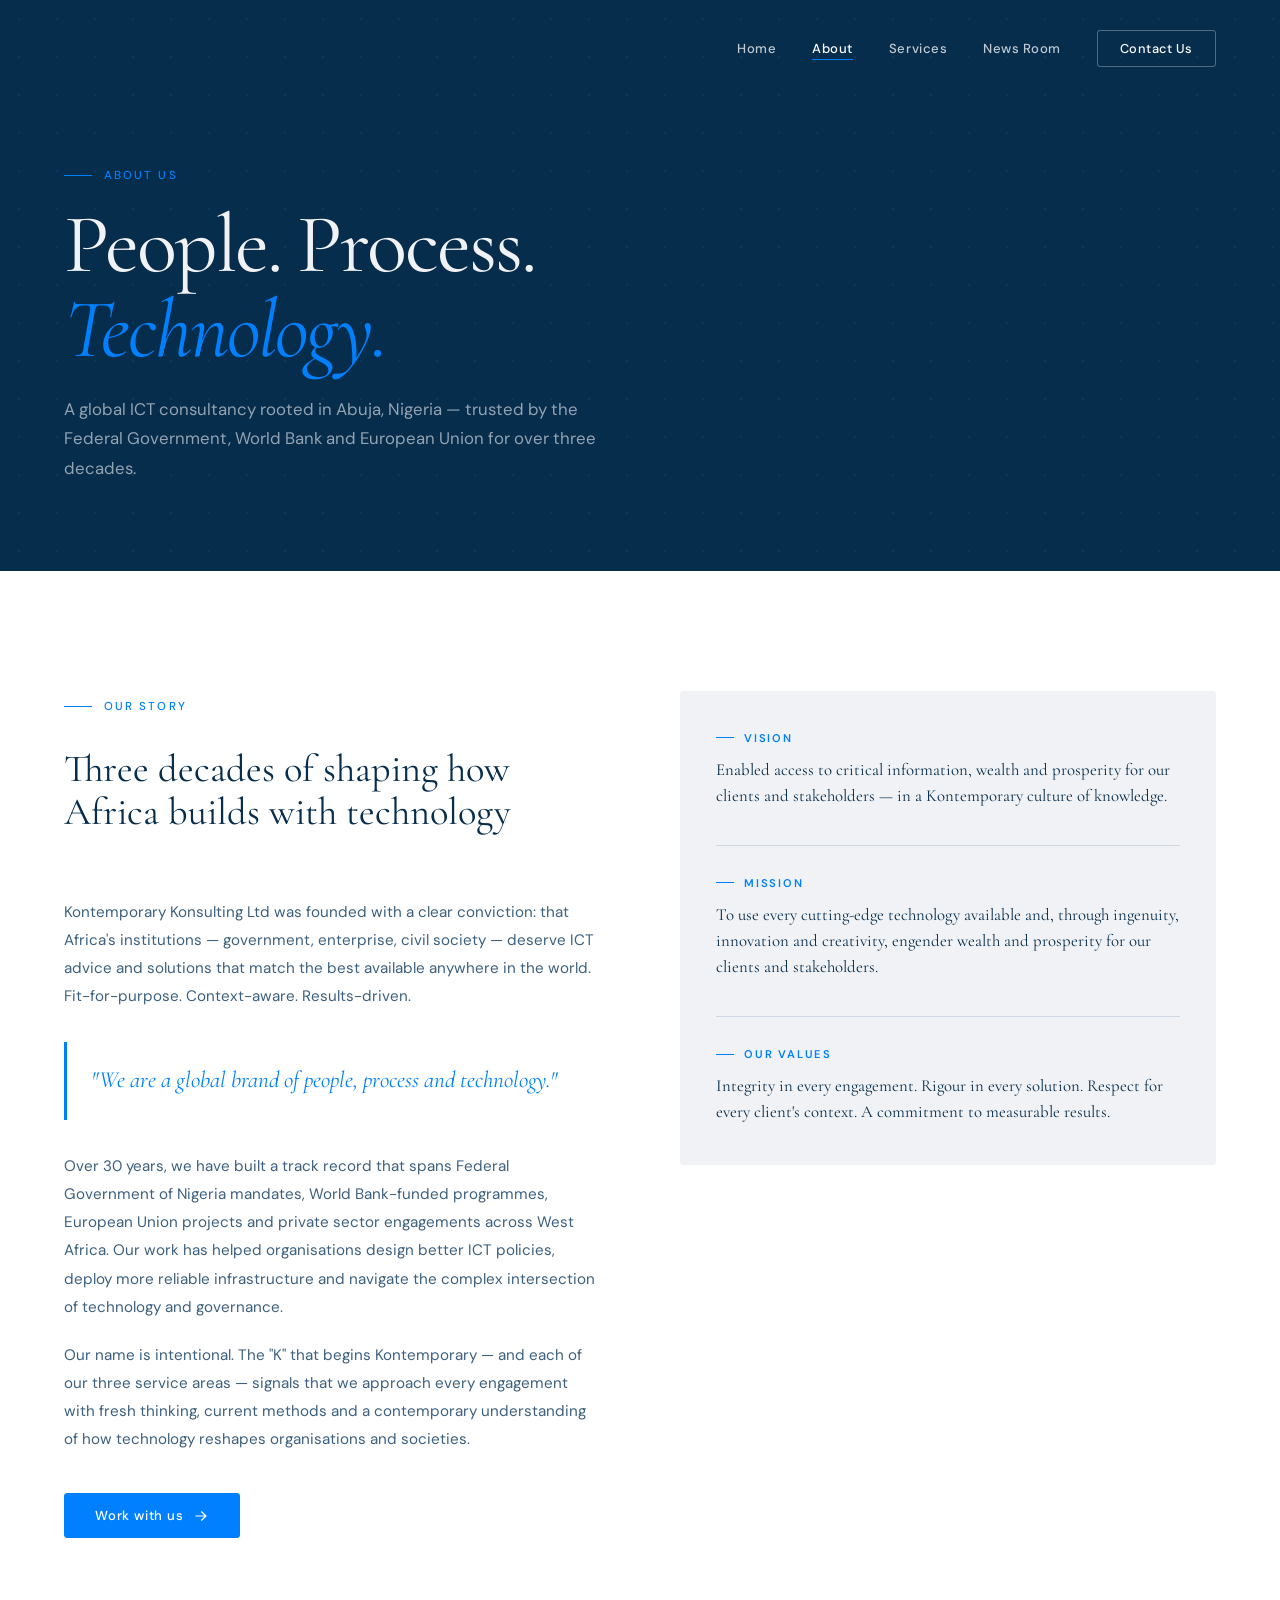
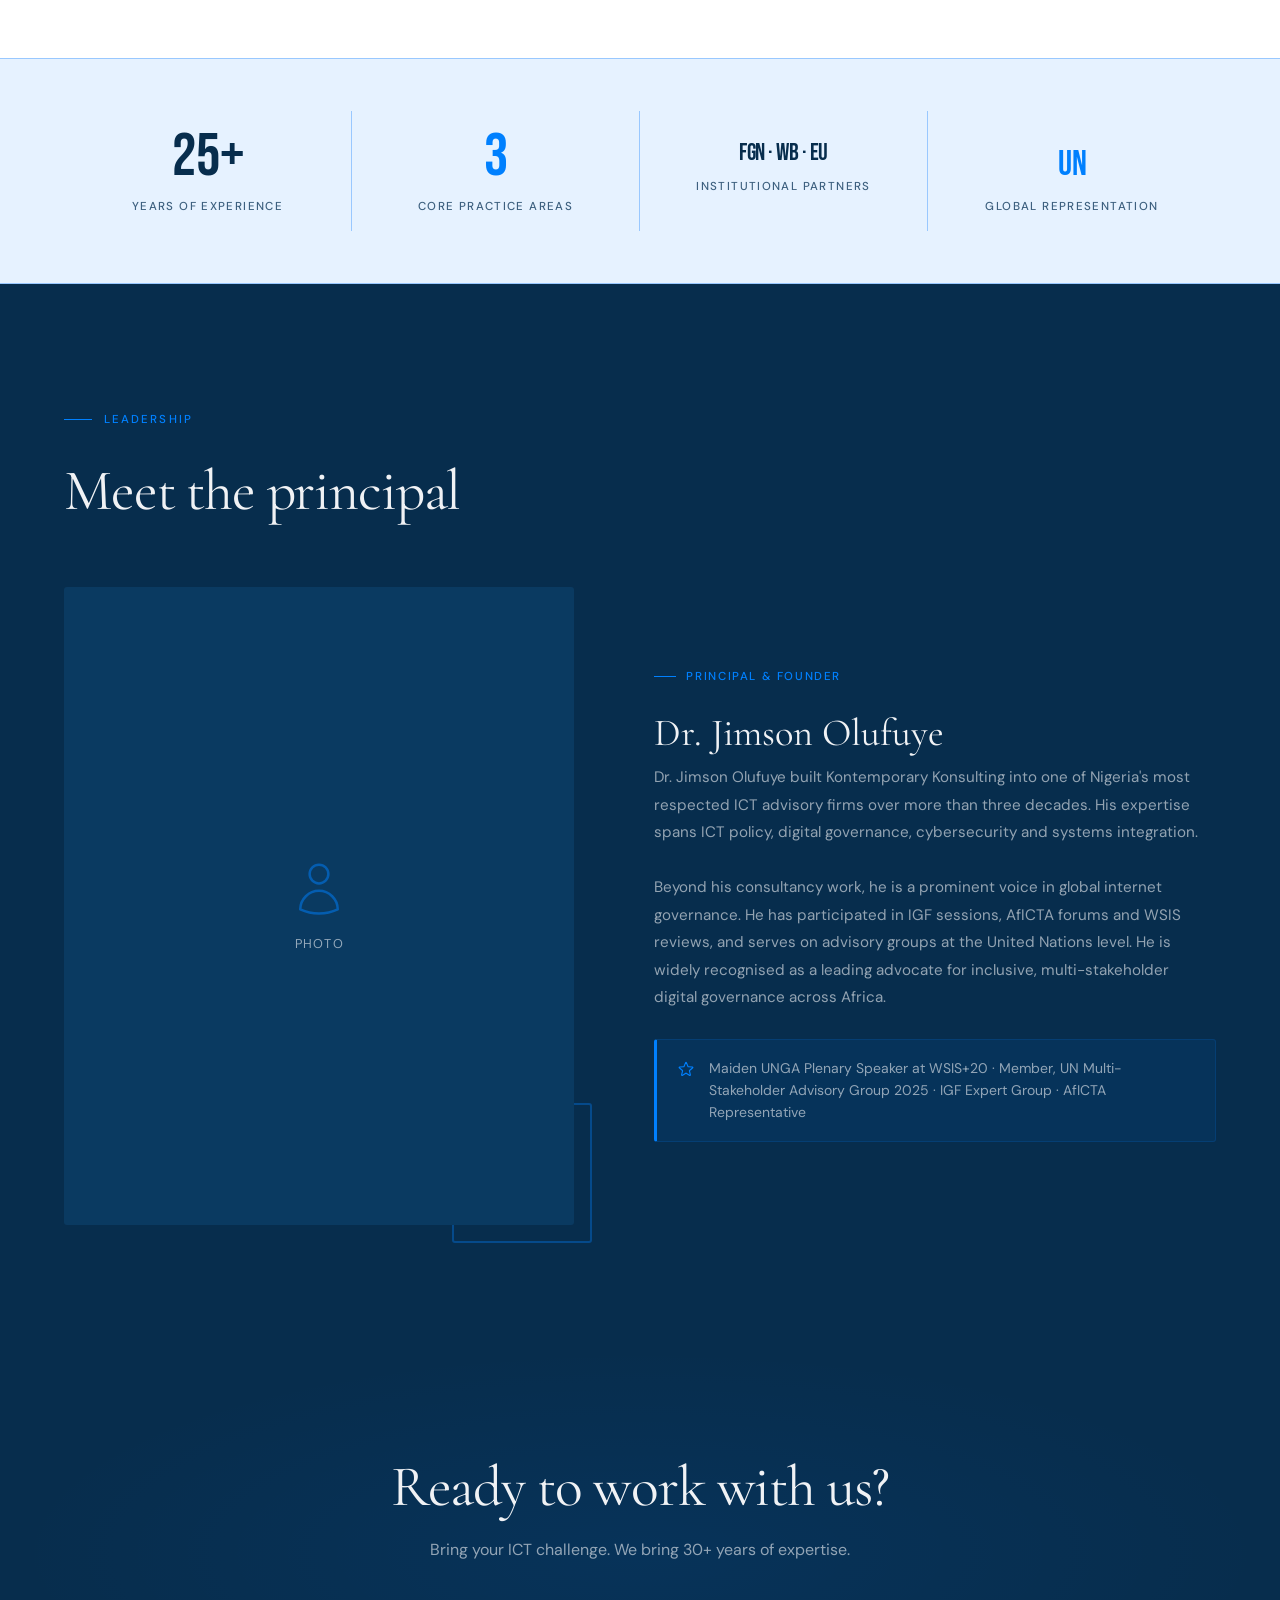
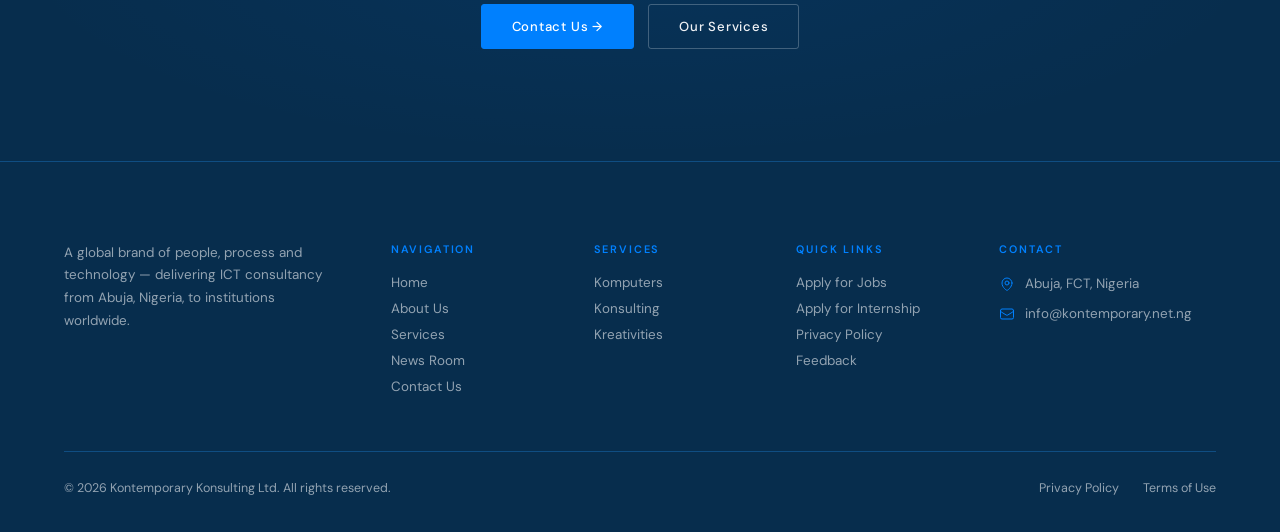
==== about.html @ f08d9db3 "Add quick links column to footer" ====
<!DOCTYPE html>
<html lang="en">
<head>
  <meta charset="UTF-8">
  <meta name="viewport" content="width=device-width, initial-scale=1.0">
  <title>About — Kontemporary Konsulting Ltd</title>
  <meta name="description" content="30+ years of ICT consultancy. Learn about Kontemporary Konsulting's history, vision, mission, and the people behind Nigeria's most trusted ICT firm.">
  <link rel="icon" type="image/png" href="https://kontemporary.net.ng/images/picture1.png">
  <link rel="stylesheet" href="css/style.css">
</head>
<body>

  <!-- ══ NAV ════════════════════════════════════════════════ -->
  <header id="nav">
    <div class="wrap nav-inner">
      <a href="index.html" class="nav-logo">
        <img src="https://kontemporary.net.ng/images/picture1.png" alt="Kontemporary Konsulting Ltd"
             onerror="this.style.display='none'; this.nextSibling.style.display='block'">
        <span style="display:none; font-family:'Cormorant Garamond',serif; font-size:1.3rem; color:#fff; font-weight:500;">Kontemporary</span>
      </a>
      <nav class="nav-links">
        <a href="index.html"     class="nav-link">Home</a>
        <a href="about.html"     class="nav-link">About</a>
        <a href="services.html"  class="nav-link">Services</a>
        <a href="news-room.html" class="nav-link">News Room</a>
        <a href="contact.html"   class="nav-link nav-cta">Contact Us</a>
      </nav>
      <button class="nav-burger" id="burger" aria-label="Open menu">
        <span></span><span></span><span></span>
      </button>
    </div>
  </header>
  <div id="mobile-menu">
    <a href="index.html"     class="mobile-link">Home</a>
    <div class="mobile-divider"></div>
    <a href="about.html"     class="mobile-link">About</a>
    <a href="services.html"  class="mobile-link">Services</a>
    <a href="news-room.html" class="mobile-link">News Room</a>
    <div class="mobile-divider"></div>
    <a href="contact.html"   class="mobile-link">Contact Us</a>
  </div>

  <!-- ══ PAGE HERO ══════════════════════════════════════════ -->
  <section class="page-hero">
    <div class="wrap page-hero-inner">
      <span class="eyebrow reveal">About Us</span>
      <h1 class="display-xl page-hero-title reveal reveal-d1">
        People. Process.<br><em style="font-style:italic; color:var(--gold);">Technology.</em>
      </h1>
      <p class="page-hero-sub reveal reveal-d2">
        A global ICT consultancy rooted in Abuja, Nigeria — trusted by the Federal Government, World Bank and European Union for over three decades.
      </p>
    </div>
  </section>

  <!-- ══ OUR STORY ══════════════════════════════════════════ -->
  <section class="section">
    <div class="wrap">
      <div class="about-grid">
        <div class="about-text">
          <div class="section-head reveal">
            <span class="eyebrow">Our Story</span>
            <h2 style="font-family:var(--font-display); font-size:clamp(1.8rem,3vw,2.6rem); font-weight:400; color:var(--text-primary); line-height:1.12; margin-top:16px;">
              Three decades of shaping how Africa builds with technology
            </h2>
          </div>

          <p class="reveal">
            Kontemporary Konsulting Ltd was founded with a clear conviction: that Africa's institutions — government, enterprise, civil society — deserve ICT advice and solutions that match the best available anywhere in the world. Fit-for-purpose. Context-aware. Results-driven.
          </p>

          <div class="pullquote reveal">
            "We are a global brand of people, process and technology."
          </div>

          <p class="reveal">
            Over 30 years, we have built a track record that spans Federal Government of Nigeria mandates, World Bank-funded programmes, European Union projects and private sector engagements across West Africa. Our work has helped organisations design better ICT policies, deploy more reliable infrastructure and navigate the complex intersection of technology and governance.
          </p>

          <p class="reveal">
            Our name is intentional. The "K" that begins Kontemporary — and each of our three service areas — signals that we approach every engagement with fresh thinking, current methods and a contemporary understanding of how technology reshapes organisations and societies.
          </p>

          <div style="margin-top:40px;" class="reveal">
            <a href="contact.html" class="btn btn-primary">
              Work with us
              <svg xmlns="http://www.w3.org/2000/svg" viewBox="0 0 20 20" fill="currentColor"><path fill-rule="evenodd" d="M3 10a.75.75 0 01.75-.75h10.638L10.23 5.29a.75.75 0 111.04-1.08l5.5 5.25a.75.75 0 010 1.08l-5.5 5.25a.75.75 0 11-1.04-1.08l4.158-3.96H3.75A.75.75 0 013 10z" clip-rule="evenodd"/></svg>
            </a>
          </div>
        </div>

        <!-- Vision & Mission card -->
        <div class="vm-card reveal">
          <div class="vm-block">
            <p class="vm-label">Vision</p>
            <p class="vm-text">
              Enabled access to critical information, wealth and prosperity for our clients and stakeholders — in a Kontemporary culture of knowledge.
            </p>
          </div>
          <div class="vm-hr"></div>
          <div class="vm-block">
            <p class="vm-label">Mission</p>
            <p class="vm-text">
              To use every cutting-edge technology available and, through ingenuity, innovation and creativity, engender wealth and prosperity for our clients and stakeholders.
            </p>
          </div>
          <div class="vm-hr"></div>
          <div class="vm-block">
            <p class="vm-label">Our Values</p>
            <p class="vm-text">
              Integrity in every engagement. Rigour in every solution. Respect for every client's context. A commitment to measurable results.
            </p>
          </div>
        </div>
      </div>
    </div>
  </section>

  <!-- ══ STATS STRIP ═════════════════════════════════════════ -->
  <section class="stats-bar">
    <div class="wrap">
      <div class="stats-grid">
        <div class="stat-item reveal">
          <span class="stat-num" data-counter data-target="30" data-suffix="+">30+</span>
          <span class="stat-label">Years of Experience</span>
        </div>
        <div class="stat-item reveal reveal-d1">
          <span class="stat-num"><span class="accent">3</span></span>
          <span class="stat-label">Core Practice Areas</span>
        </div>
        <div class="stat-item reveal reveal-d2">
          <span class="stat-num" style="font-size:1.5rem; letter-spacing:-0.02em; line-height:1.3; padding-top:10px;">FGN · WB · EU</span>
          <span class="stat-label">Institutional Partners</span>
        </div>
        <div class="stat-item reveal reveal-d3">
          <span class="stat-num"><span class="accent" style="font-size:2.2rem; font-family:var(--font-stat);">UN</span></span>
          <span class="stat-label">Global Representation</span>
        </div>
      </div>
    </div>
  </section>

  <!-- ══ LEADERSHIP ══════════════════════════════════════════ -->
  <section class="section section--dark">
    <div class="wrap">
      <div class="section-head light reveal">
        <span class="eyebrow">Leadership</span>
        <h2 class="display-lg" style="color:var(--text-on-dark); margin-top:16px;">Meet the principal</h2>
      </div>
      <div class="leadership-grid">
        <div class="leadership-photo-wrap reveal">
          <div class="leadership-photo">
            <div class="leadership-photo-placeholder">
              <svg xmlns="http://www.w3.org/2000/svg" fill="none" viewBox="0 0 24 24" stroke-width="1" stroke="currentColor"><path stroke-linecap="round" stroke-linejoin="round" d="M15.75 6a3.75 3.75 0 11-7.5 0 3.75 3.75 0 017.5 0zM4.501 20.118a7.5 7.5 0 0114.998 0A17.933 17.933 0 0112 21.75c-2.676 0-5.216-.584-7.499-1.632z"/></svg>
              <span>Photo</span>
            </div>
          </div>
          <div class="leadership-frame" aria-hidden="true"></div>
        </div>
        <div class="reveal reveal-d1">
          <p class="leadership-role">Principal &amp; Founder</p>
          <h3 class="leadership-name">Dr. Jimson Olufuye</h3>
          <p class="leadership-bio">
            Dr. Jimson Olufuye built Kontemporary Konsulting into one of Nigeria's most respected ICT advisory firms over more than three decades. His expertise spans ICT policy, digital governance, cybersecurity and systems integration.
          </p>
          <p class="leadership-bio">
            Beyond his consultancy work, he is a prominent voice in global internet governance. He has participated in IGF sessions, AfICTA forums and WSIS reviews, and serves on advisory groups at the United Nations level. He is widely recognised as a leading advocate for inclusive, multi-stakeholder digital governance across Africa.
          </p>
          <div class="leadership-credential">
            <svg xmlns="http://www.w3.org/2000/svg" fill="none" viewBox="0 0 24 24" stroke-width="1.5" stroke="currentColor" style="width:18px;height:18px;flex-shrink:0;"><path stroke-linecap="round" stroke-linejoin="round" d="M11.48 3.499a.562.562 0 011.04 0l2.125 5.111a.563.563 0 00.475.345l5.518.442c.499.04.701.663.321.988l-4.204 3.602a.563.563 0 00-.182.557l1.285 5.385a.562.562 0 01-.84.61l-4.725-2.885a.563.563 0 00-.586 0L6.982 20.54a.562.562 0 01-.84-.61l1.285-5.386a.562.562 0 00-.182-.557l-4.204-3.602a.562.562 0 01.321-.988l5.518-.442a.563.563 0 00.475-.345L11.48 3.5z"/></svg>
            Maiden UNGA Plenary Speaker at WSIS+20 · Member, UN Multi-Stakeholder Advisory Group 2025 · IGF Expert Group · AfICTA Representative
          </div>
        </div>
      </div>
    </div>
  </section>

  <!-- ══ CTA BANNER ══════════════════════════════════════════ -->
  <section class="cta-banner">
    <div class="wrap cta-banner-inner">
      <h2 class="display-lg cta-banner-title reveal">
        Ready to work with us?
      </h2>
      <p class="cta-banner-sub reveal reveal-d1">
        Bring your ICT challenge. We bring 30+ years of expertise.
      </p>
      <div class="cta-banner-actions reveal reveal-d2">
        <a href="contact.html"  class="btn btn-primary">Contact Us →</a>
        <a href="services.html" class="btn btn-outline-light">Our Services</a>
      </div>
    </div>
  </section>

  <!-- ══ FOOTER ══════════════════════════════════════════════ -->
  <footer class="footer">
    <div class="wrap">
      <div class="footer-grid">
        <div>
          <img src="https://kontemporary.net.ng/images/picture1.png" alt="Kontemporary Konsulting" class="footer-logo"
               onerror="this.style.display='none'">
          <p class="footer-about">A global brand of people, process and technology — delivering ICT consultancy from Abuja, Nigeria, to institutions worldwide.</p>
        </div>
        <div>
          <p class="footer-col-title">Navigation</p>
          <nav class="footer-links">
            <a href="index.html"     class="footer-link">Home</a>
            <a href="about.html"     class="footer-link">About Us</a>
            <a href="services.html"  class="footer-link">Services</a>
            <a href="news-room.html" class="footer-link">News Room</a>
            <a href="contact.html"   class="footer-link">Contact Us</a>
          </nav>
        </div>
        <div>
          <p class="footer-col-title">Services</p>
          <nav class="footer-links">
            <a href="services.html#komputers"    class="footer-link">Komputers</a>
            <a href="services.html#konsulting"   class="footer-link">Konsulting</a>
            <a href="services.html#kreativities" class="footer-link">Kreativities</a>
          </nav>
        </div>
        <div>
          <p class="footer-col-title">Quick Links</p>
          <nav class="footer-links">
            <a href="https://kontemporary.net.ng/index.php/apply-for-jobs"       target="_blank" rel="noopener" class="footer-link">Apply for Jobs</a>
            <a href="https://kontemporary.net.ng/index.php/apply-for-internship" target="_blank" rel="noopener" class="footer-link">Apply for Internship</a>
            <a href="https://kontemporary.net.ng/index.php/privacy-policy"       target="_blank" rel="noopener" class="footer-link">Privacy Policy</a>
            <a href="https://kontemporary.net.ng/index.php/contact-us"           target="_blank" rel="noopener" class="footer-link">Feedback</a>
          </nav>
        </div>
        <div>
          <p class="footer-col-title">Contact</p>
          <div class="footer-contact-item">
            <svg xmlns="http://www.w3.org/2000/svg" fill="none" viewBox="0 0 24 24" stroke-width="1.5" stroke="currentColor" style="width:16px;height:16px;"><path stroke-linecap="round" stroke-linejoin="round" d="M15 10.5a3 3 0 11-6 0 3 3 0 016 0z"/><path stroke-linecap="round" stroke-linejoin="round" d="M19.5 10.5c0 7.142-7.5 11.25-7.5 11.25S4.5 17.642 4.5 10.5a7.5 7.5 0 1115 0z"/></svg>
            Abuja, FCT, Nigeria
          </div>
          <div class="footer-contact-item">
            <svg xmlns="http://www.w3.org/2000/svg" fill="none" viewBox="0 0 24 24" stroke-width="1.5" stroke="currentColor" style="width:16px;height:16px;"><path stroke-linecap="round" stroke-linejoin="round" d="M21.75 6.75v10.5a2.25 2.25 0 01-2.25 2.25h-15a2.25 2.25 0 01-2.25-2.25V6.75m19.5 0A2.25 2.25 0 0019.5 4.5h-15a2.25 2.25 0 00-2.25 2.25m19.5 0v.243a2.25 2.25 0 01-1.07 1.916l-7.5 4.615a2.25 2.25 0 01-2.36 0L3.32 8.91a2.25 2.25 0 01-1.07-1.916V6.75"/></svg>
            <a href="mailto:info@kontemporary.net.ng" class="footer-link">info@kontemporary.net.ng</a>
          </div>
        </div>
      </div>
      <div class="footer-bottom">
        <span>© 2026 Kontemporary Konsulting Ltd. All rights reserved.</span>
        <div class="footer-bottom-links">
          <a href="#" class="footer-bottom-link">Privacy Policy</a>
          <a href="#" class="footer-bottom-link">Terms of Use</a>
        </div>
      </div>
    </div>
  </footer>

  <script src="js/main.js"></script>
</body>
</html>
---- css/style.css ----
/* ============================================================
   KONTEMPORARY KONSULTING LTD
   Design System v2.0 — "Quiet Authority"
   Aesthetic: Editorial Minimalism × African Prestige
   ============================================================ */

@import url('https://fonts.googleapis.com/css2?family=Cormorant+Garamond:ital,wght@0,300;0,400;0,500;0,600;1,300;1,400&family=DM+Sans:opsz,wght@9..40,300;9..40,400;9..40,500;9..40,600&family=Bebas+Neue&display=swap');

/* ── 1. RESET ──────────────────────────────────────────── */
*, *::before, *::after { box-sizing: border-box; margin: 0; padding: 0; }
html { scroll-behavior: smooth; font-size: 16px; }
body {
  font-family: var(--font-body);
  color: var(--text-primary);
  background: var(--white);
  overflow-x: hidden;
  -webkit-font-smoothing: antialiased;
  -moz-osx-font-smoothing: grayscale;
}
img { max-width: 100%; display: block; }
a { text-decoration: none; color: inherit; }
ul, ol { list-style: none; }
button { border: none; background: none; cursor: pointer; font-family: inherit; }
input, textarea, select { font-family: inherit; }

/* ── 2. DESIGN TOKENS ──────────────────────────────────── */
:root {
  /* Core Palette */
  --ink:          #072d4d;
  --ink-soft:     #0a3a61;
  --ink-border:   #0f4d82;
  --linen:        #f0f2f5;
  --linen-dark:   #e2e6eb;
  --white:        #FFFFFF;

  /* Accent — Brand Blue */
  --gold:         #0080FE;
  --gold-deep:    #0065cc;
  --gold-light:   #99c8ff;
  --gold-pale:    #e6f2ff;

  /* Text */
  --text-primary:   #072d4d;
  --text-secondary: #3d607f;
  --text-muted:     #7a98b0;
  --text-on-dark:   #f0f2f5;
  --text-on-dark-2: rgba(240, 242, 245, 0.6);

  /* Borders */
  --border:       #d0d8e4;
  --border-mid:   #a8b8c8;

  /* Typography */
  --font-display: 'Cormorant Garamond', 'Georgia', serif;
  --font-body:    'DM Sans', system-ui, sans-serif;
  --font-stat:    'Bebas Neue', 'Impact', sans-serif;

  /* Spatial */
  --max-w:        1280px;
  --section-y:    120px;
  --gutter:       clamp(20px, 5vw, 80px);
  --radius:       3px;

  /* Shadows */
  --shadow-xs:  0 1px 4px rgba(7,45,77,0.07);
  --shadow-sm:  0 4px 16px rgba(7,45,77,0.10);
  --shadow-md:  0 10px 40px rgba(7,45,77,0.14);
  --shadow-lg:  0 24px 72px rgba(7,45,77,0.20);

  /* Motion */
  --ease:      cubic-bezier(0.25, 0.1, 0.25, 1);
  --ease-out:  cubic-bezier(0.0, 0.0, 0.2, 1);
  --ease-in-out: cubic-bezier(0.4, 0, 0.2, 1);
  --t-xs:  0.15s var(--ease);
  --t-sm:  0.25s var(--ease);
  --t-md:  0.4s  var(--ease-out);
  --t-lg:  0.65s var(--ease-out);
}

/* ── 3. TYPOGRAPHY SCALE ───────────────────────────────── */
.eyebrow {
  font-family: var(--font-body);
  font-size: 0.72rem;
  font-weight: 500;
  letter-spacing: 0.18em;
  text-transform: uppercase;
  color: var(--gold);
  display: inline-flex;
  align-items: center;
  gap: 12px;
}
.eyebrow::before {
  content: '';
  display: block;
  width: 28px;
  height: 1px;
  background: currentColor;
  flex-shrink: 0;
}

.display-xl {
  font-family: var(--font-display);
  font-size: clamp(3.2rem, 6.5vw, 5.8rem);
  font-weight: 400;
  line-height: 1.02;
  letter-spacing: -0.025em;
}
.display-lg {
  font-family: var(--font-display);
  font-size: clamp(2.4rem, 4.5vw, 4rem);
  font-weight: 400;
  line-height: 1.07;
  letter-spacing: -0.02em;
}
.display-md {
  font-family: var(--font-display);
  font-size: clamp(1.8rem, 3vw, 2.8rem);
  font-weight: 400;
  line-height: 1.12;
}
.body-lg { font-size: 1.1rem; line-height: 1.75; }
.body-sm { font-size: 0.875rem; line-height: 1.7; }
.stat-num {
  font-family: var(--font-stat);
  font-size: 4.5rem;
  line-height: 1;
  color: var(--ink);
}

/* ── 4. LAYOUT UTILITIES ───────────────────────────────── */
.wrap {
  max-width: var(--max-w);
  margin: 0 auto;
  padding: 0 var(--gutter);
}
.section { padding: var(--section-y) 0; }
.section--dark  { background: var(--ink); }
.section--linen { background: var(--linen); }
.section--pale  { background: var(--gold-pale); }

.grid-2 { display: grid; grid-template-columns: 1fr 1fr; gap: 32px; }
.grid-3 { display: grid; grid-template-columns: repeat(3, 1fr); gap: 28px; }
.grid-4 { display: grid; grid-template-columns: repeat(4, 1fr); gap: 24px; }
.flex-center { display: flex; align-items: center; justify-content: center; }
.flex-between { display: flex; align-items: center; justify-content: space-between; }
.text-center { text-align: center; }

.section-head { margin-bottom: 64px; }
.section-head .eyebrow { margin-bottom: 18px; }
.section-head .display-lg,
.section-head .display-md { color: var(--text-primary); margin-bottom: 16px; }
.section-head p { color: var(--text-secondary); max-width: 560px; }
.section-head.center { text-align: center; }
.section-head.center p { margin: 0 auto; }
.section-head.light .display-lg,
.section-head.light .display-md { color: var(--text-on-dark); }
.section-head.light p { color: var(--text-on-dark-2); }

/* ── 5. BUTTONS ────────────────────────────────────────── */
.btn {
  display: inline-flex;
  align-items: center;
  gap: 10px;
  padding: 13px 30px;
  font-family: var(--font-body);
  font-size: 0.82rem;
  font-weight: 500;
  letter-spacing: 0.06em;
  border-radius: var(--radius);
  transition: background var(--t-sm), color var(--t-sm),
              border-color var(--t-sm), box-shadow var(--t-sm),
              transform var(--t-sm);
  white-space: nowrap;
}
.btn svg { width: 16px; height: 16px; flex-shrink: 0; transition: transform var(--t-sm); }
.btn:hover svg { transform: translateX(3px); }

.btn-primary {
  background: var(--gold);
  color: var(--white);
  border: 1px solid var(--gold);
}
.btn-primary:hover {
  background: var(--gold-deep);
  border-color: var(--gold-deep);
  box-shadow: 0 6px 24px rgba(0,128,254,0.35);
  transform: translateY(-1px);
}
.btn-outline {
  background: transparent;
  color: var(--text-primary);
  border: 1px solid var(--border-mid);
}
.btn-outline:hover { border-color: var(--gold); color: var(--gold); }

.btn-outline-light {
  background: transparent;
  color: var(--text-on-dark);
  border: 1px solid rgba(240,242,245,0.25);
}
.btn-outline-light:hover { border-color: var(--gold); color: var(--gold); }

/* ── 6. PRELOADER ──────────────────────────────────────── */
#preloader {
  position: fixed;
  inset: 0;
  background: var(--white);
  z-index: 10000;
  display: flex;
  flex-direction: column;
  align-items: center;
  justify-content: center;
  transition: opacity 0.55s var(--ease-out), visibility 0.55s;
}
#preloader.done { opacity: 0; visibility: hidden; pointer-events: none; }

.loader-k {
  width: 52px;
  height: 68px;
}
.k-line {
  fill: none;
  stroke: var(--ink);
  stroke-width: 3.2;
  stroke-linecap: round;
  stroke-linejoin: round;
}
.k-line-1 {
  stroke-dasharray: 68;
  stroke-dashoffset: 68;
  animation: draw 0.42s var(--ease-out) 0.1s forwards;
}
.k-line-2 {
  stroke-dasharray: 58;
  stroke-dashoffset: 58;
  animation: draw 0.38s var(--ease-out) 0.42s forwards;
}
.k-line-3 {
  stroke-dasharray: 58;
  stroke-dashoffset: 58;
  animation: draw 0.38s var(--ease-out) 0.68s forwards;
}
.loader-tag {
  margin-top: 22px;
  font-size: 0.68rem;
  letter-spacing: 0.22em;
  text-transform: uppercase;
  color: var(--text-muted);
  opacity: 0;
  animation: fadeUp 0.35s var(--ease-out) 0.3s forwards;
}

/* ── 7. NAVIGATION ─────────────────────────────────────── */
#nav {
  position: fixed;
  top: 0; left: 0; right: 0;
  z-index: 900;
  padding: 26px 0;
  transition: padding var(--t-md), background var(--t-md), box-shadow var(--t-md);
}
#nav.scrolled {
  background: rgba(255,255,255,0.97);
  backdrop-filter: blur(16px);
  -webkit-backdrop-filter: blur(16px);
  box-shadow: 0 1px 0 var(--border);
  padding: 16px 0;
}

.nav-inner {
  display: flex;
  align-items: center;
  justify-content: space-between;
}
.nav-logo {
  height: 44px;
  display: flex;
  align-items: center;
  flex-shrink: 0;
  animation: logoSlideIn 0.7s var(--ease-out) 1.5s both;
}
.nav-logo img {
  height: 100%;
  width: auto;
  object-fit: contain;
  /* White on dark hero background */
  filter: brightness(0) invert(1);
  transition: filter 0.45s var(--ease-out), transform 0.3s var(--ease);
  transform-origin: left center;
}
/* On scroll: white bg — force logo to deep navy, not white */
#nav.scrolled .nav-logo img {
  filter: brightness(0) saturate(100%) invert(14%) sepia(76%)
          saturate(1500%) hue-rotate(185deg) brightness(85%);
}
.nav-logo:hover img { transform: scale(1.04); }
.nav-logo span { transition: color 0.45s var(--ease-out); }

.nav-links {
  display: flex;
  align-items: center;
  gap: 36px;
}
.nav-link {
  font-size: 0.82rem;
  font-weight: 500;
  letter-spacing: 0.04em;
  color: rgba(255,255,255,0.75);
  position: relative;
  transition: color var(--t-xs);
}
.nav-link::after {
  content: '';
  position: absolute;
  bottom: -3px; left: 0;
  width: 0; height: 1px;
  background: var(--gold);
  transition: width var(--t-md);
}
.nav-link:hover, .nav-link.active { color: var(--white); }
.nav-link:hover::after, .nav-link.active::after { width: 100%; }

#nav.scrolled .nav-link { color: var(--text-secondary); }
#nav.scrolled .nav-link:hover,
#nav.scrolled .nav-link.active { color: var(--text-primary); }

.nav-cta {
  padding: 9px 22px;
  border: 1px solid rgba(255,255,255,0.3);
  border-radius: var(--radius);
  color: var(--white) !important;
  font-size: 0.8rem;
  font-weight: 500;
  letter-spacing: 0.04em;
  transition: all var(--t-sm) !important;
}
.nav-cta::after { display: none !important; }
.nav-cta:hover { background: var(--gold); border-color: var(--gold) !important; }
#nav.scrolled .nav-cta { border-color: var(--gold) !important; color: var(--gold) !important; }
#nav.scrolled .nav-cta:hover { background: var(--gold); color: var(--white) !important; }

/* Hamburger */
.nav-burger {
  display: none;
  flex-direction: column;
  gap: 5px;
  padding: 4px;
  z-index: 1001;
}
.nav-burger span {
  display: block;
  width: 22px; height: 2px;
  background: var(--white);
  border-radius: 2px;
  transition: all var(--t-sm);
  transform-origin: center;
}
#nav.scrolled .nav-burger span { background: var(--ink); }
.nav-burger.open span:nth-child(1) { transform: translateY(7px) rotate(45deg); }
.nav-burger.open span:nth-child(2) { opacity: 0; transform: scaleX(0); }
.nav-burger.open span:nth-child(3) { transform: translateY(-7px) rotate(-45deg); }

/* Mobile Menu */
#mobile-menu {
  position: fixed;
  inset: 0;
  background: var(--ink);
  z-index: 890;
  display: flex;
  flex-direction: column;
  align-items: center;
  justify-content: center;
  gap: 8px;
  opacity: 0;
  visibility: hidden;
  transition: opacity var(--t-md), visibility var(--t-md);
}
#mobile-menu.open { opacity: 1; visibility: visible; }
.mobile-link {
  font-family: var(--font-display);
  font-size: 2.8rem;
  font-weight: 300;
  color: var(--text-on-dark);
  letter-spacing: -0.02em;
  padding: 8px 0;
  transition: color var(--t-xs);
}
.mobile-link:hover { color: var(--gold); }
.mobile-divider {
  width: 40px; height: 1px;
  background: var(--ink-border);
  margin: 16px 0;
}

/* ── 8. HERO ────────────────────────────────────────────── */
.hero {
  min-height: 100vh;
  background: var(--ink);
  display: flex;
  flex-direction: column;
  position: relative;
  overflow: hidden;
}

/* Dot grid texture */
.hero::before {
  content: '';
  position: absolute;
  inset: 0;
  background-image: radial-gradient(circle, rgba(255,255,255,0.055) 1px, transparent 1px);
  background-size: 38px 38px;
  pointer-events: none;
}
/* Ambient glow */
.hero::after {
  content: '';
  position: absolute;
  inset: 0;
  background:
    radial-gradient(ellipse 60% 60% at 72% 48%, rgba(0,128,254,0.07) 0%, transparent 70%),
    radial-gradient(ellipse 40% 40% at 15% 75%, rgba(0,128,254,0.04) 0%, transparent 60%);
  pointer-events: none;
}

.hero-body {
  flex: 1;
  display: grid;
  grid-template-columns: 54% 46%;
  align-items: center;
  gap: 48px;
  padding-top: 136px;
  padding-bottom: 80px;
  position: relative;
  z-index: 1;
}

/* Hero text */
.hero-text .eyebrow { margin-bottom: 28px; }
.hero-headline {
  font-family: var(--font-display);
  font-size: clamp(3.2rem, 6vw, 5.5rem);
  font-weight: 400;
  line-height: 1.02;
  letter-spacing: -0.025em;
  color: var(--text-on-dark);
  margin-bottom: 28px;
}
.hero-headline em { font-style: italic; color: var(--gold); }
.hero-sub {
  font-family: var(--font-body);
  font-size: 1.05rem;
  line-height: 1.75;
  color: var(--text-on-dark-2);
  max-width: 480px;
  margin-bottom: 48px;
}
.hero-actions { display: flex; gap: 14px; flex-wrap: wrap; }

/* Hero art (SVG) */
.hero-art {
  display: flex;
  align-items: center;
  justify-content: flex-end;
  position: relative;
  z-index: 1;
}
.hero-art svg {
  width: 100%;
  max-width: 460px;
  height: auto;
  animation: float 9s ease-in-out infinite;
}

/* News ticker strip */
.hero-ticker {
  position: relative;
  z-index: 2;
  height: 50px;
  border-top: 1px solid var(--ink-border);
  display: flex;
  align-items: center;
  overflow: hidden;
}
.ticker-label {
  flex-shrink: 0;
  padding: 0 20px;
  font-size: 0.65rem;
  font-weight: 600;
  letter-spacing: 0.16em;
  text-transform: uppercase;
  color: var(--gold);
  border-right: 1px solid var(--ink-border);
  height: 100%;
  display: flex;
  align-items: center;
  background: var(--ink);
  white-space: nowrap;
}
.ticker-track { flex: 1; overflow: hidden; }
.ticker-inner {
  display: inline-flex;
  white-space: nowrap;
  animation: ticker 50s linear infinite;
}
.ticker-item {
  display: inline-flex;
  align-items: center;
  gap: 14px;
  padding: 0 40px;
  font-size: 0.78rem;
  color: rgba(240,242,245,0.4);
  flex-shrink: 0;
}
.ticker-dot { color: var(--gold); font-size: 0.9rem; }

/* ── 9. STATS BAR ───────────────────────────────────────── */
.stats-bar {
  background: var(--gold-pale);
  border-top: 1px solid var(--gold-light);
  border-bottom: 1px solid var(--gold-light);
  padding: 52px 0;
}
.stats-grid {
  display: grid;
  grid-template-columns: repeat(4, 1fr);
  text-align: center;
}
.stat-item {
  padding: 16px 24px;
  border-right: 1px solid var(--gold-light);
}
.stat-item:last-child { border-right: none; }
.stat-num {
  font-family: var(--font-stat);
  font-size: 3.8rem;
  line-height: 1;
  color: var(--ink);
  display: block;
  margin-bottom: 6px;
}
.stat-num .accent { color: var(--gold); }
.stat-label {
  font-size: 0.72rem;
  font-weight: 500;
  letter-spacing: 0.12em;
  text-transform: uppercase;
  color: var(--text-secondary);
}

/* ── 10. SERVICES CARDS ─────────────────────────────────── */
.service-grid {
  display: grid;
  grid-template-columns: repeat(3, 1fr);
  border: 1px solid var(--border);
  margin-top: 64px;
  overflow: hidden;
}
.service-card {
  background: var(--white);
  padding: 52px 44px;
  border-right: 1px solid var(--border);
  position: relative;
  overflow: hidden;
  transition: background var(--t-md);
}
.service-card:last-child { border-right: none; }
.service-card::after {
  content: '';
  position: absolute;
  top: 0; left: 0;
  width: 3px; height: 0;
  background: var(--gold);
  transition: height var(--t-lg);
}
.service-card:hover::after { height: 100%; }
.service-card:hover { background: var(--linen); }

.service-card-num {
  font-family: var(--font-stat);
  font-size: 5.5rem;
  color: var(--linen-dark);
  line-height: 1;
  margin-bottom: 24px;
  display: block;
  transition: color var(--t-md);
}
.service-card:hover .service-card-num { color: var(--gold-light); }
.service-card-icon {
  width: 44px; height: 44px;
  color: var(--gold);
  margin-bottom: 22px;
}
.service-card-title {
  font-family: var(--font-display);
  font-size: 2rem;
  font-weight: 500;
  color: var(--text-primary);
  margin-bottom: 14px;
  line-height: 1.1;
}
.service-card-desc {
  font-size: 0.875rem;
  color: var(--text-secondary);
  line-height: 1.75;
  margin-bottom: 36px;
}
.service-card-link {
  font-size: 0.75rem;
  font-weight: 600;
  letter-spacing: 0.1em;
  text-transform: uppercase;
  color: var(--gold);
  display: inline-flex;
  align-items: center;
  gap: 8px;
  transition: gap var(--t-sm);
}
.service-card-link:hover { gap: 14px; }

/* ── 11. CLIENT TYPES ───────────────────────────────────── */
.client-grid {
  display: grid;
  grid-template-columns: repeat(3, 1fr);
  gap: 20px;
  margin-top: 64px;
}
.client-card {
  background: var(--white);
  padding: 40px 34px;
  border: 1px solid var(--border);
  border-radius: var(--radius);
  transition: border-color var(--t-md), box-shadow var(--t-md), transform var(--t-md);
}
.client-card:hover {
  border-color: var(--gold-light);
  box-shadow: var(--shadow-md);
  transform: translateY(-5px);
}
.client-icon {
  width: 40px; height: 40px;
  color: var(--gold);
  margin-bottom: 18px;
}
.client-title {
  font-family: var(--font-body);
  font-size: 1.05rem;
  font-weight: 600;
  color: var(--text-primary);
  margin-bottom: 10px;
}
.client-desc {
  font-size: 0.85rem;
  color: var(--text-secondary);
  line-height: 1.65;
}

/* ── 12. LEADERSHIP ─────────────────────────────────────── */
.leadership-grid {
  display: grid;
  grid-template-columns: 1fr 1.1fr;
  gap: 80px;
  align-items: center;
  margin-top: 64px;
}
.leadership-photo-wrap {
  position: relative;
}
.leadership-photo {
  aspect-ratio: 4/5;
  background: var(--ink-soft);
  border-radius: var(--radius);
  overflow: hidden;
  position: relative;
}
.leadership-photo img { width: 100%; height: 100%; object-fit: cover; }
.leadership-photo-placeholder {
  width: 100%; height: 100%;
  display: flex; flex-direction: column;
  align-items: center; justify-content: center;
  gap: 16px;
  background: var(--ink-soft);
  color: var(--text-on-dark-2);
  font-size: 0.8rem;
  letter-spacing: 0.1em;
  text-transform: uppercase;
}
.leadership-photo-placeholder svg { width: 60px; height: 60px; color: var(--gold); opacity: 0.5; }
.leadership-frame {
  position: absolute;
  bottom: -18px; right: -18px;
  width: 140px; height: 140px;
  border: 2px solid rgba(0,128,254,0.35);
  border-radius: var(--radius);
  z-index: -1;
}
.leadership-name {
  font-family: var(--font-display);
  font-size: clamp(2rem, 3vw, 2.8rem);
  font-weight: 400;
  color: var(--text-on-dark);
  margin-bottom: 10px;
  line-height: 1.1;
}
.leadership-role {
  font-size: 0.72rem;
  font-weight: 500;
  letter-spacing: 0.14em;
  text-transform: uppercase;
  color: var(--gold);
  margin-bottom: 28px;
  display: flex;
  align-items: center;
  gap: 10px;
}
.leadership-role::before { content: ''; display: block; width: 22px; height: 1px; background: currentColor; }
.leadership-bio {
  color: var(--text-on-dark-2);
  line-height: 1.8;
  font-size: 0.95rem;
  margin-bottom: 28px;
}
.leadership-credential {
  display: flex;
  align-items: flex-start;
  gap: 14px;
  background: rgba(0,128,254,0.08);
  border: 1px solid rgba(0,128,254,0.15);
  border-left: 3px solid var(--gold);
  padding: 18px 20px;
  border-radius: var(--radius);
  font-size: 0.875rem;
  color: var(--text-on-dark-2);
  line-height: 1.55;
}
.leadership-credential svg { color: var(--gold); flex-shrink: 0; margin-top: 2px; }

/* ── 13. NEWS CARDS ─────────────────────────────────────── */
.news-grid {
  display: grid;
  grid-template-columns: repeat(3, 1fr);
  gap: 22px;
  margin-top: 64px;
}
.news-card {
  background: var(--white);
  border: 1px solid var(--border);
  border-radius: var(--radius);
  overflow: hidden;
  display: flex;
  flex-direction: column;
  transition: box-shadow var(--t-md), transform var(--t-md);
}
.news-card:hover { box-shadow: var(--shadow-md); transform: translateY(-4px); }
.news-card-cat {
  font-size: 0.68rem;
  font-weight: 600;
  letter-spacing: 0.14em;
  text-transform: uppercase;
  color: var(--gold);
  padding: 20px 22px 0;
}
.news-card-body { padding: 14px 22px 22px; flex: 1; display: flex; flex-direction: column; }
.news-card-title {
  font-family: var(--font-body);
  font-size: 0.92rem;
  font-weight: 600;
  color: var(--text-primary);
  line-height: 1.45;
  margin-bottom: 10px;
}
.news-card-excerpt {
  font-size: 0.83rem;
  color: var(--text-secondary);
  line-height: 1.65;
  flex: 1;
  margin-bottom: 18px;
}
.news-card-footer {
  display: flex;
  align-items: center;
  justify-content: space-between;
  padding-top: 14px;
  border-top: 1px solid var(--border);
}
.news-card-date { font-size: 0.72rem; color: var(--text-muted); }
.news-card-read {
  font-size: 0.7rem;
  font-weight: 600;
  letter-spacing: 0.08em;
  text-transform: uppercase;
  color: var(--gold);
  display: inline-flex;
  align-items: center;
  gap: 6px;
  transition: gap var(--t-xs);
}
.news-card-read:hover { gap: 10px; }

/* ── 14. PARTNERS ───────────────────────────────────────── */
.partners-grid {
  display: grid;
  grid-template-columns: repeat(5, 1fr);
  border: 1px solid var(--border);
  margin-top: 64px;
  overflow: hidden;
}
.partner-item {
  display: flex;
  align-items: center;
  justify-content: center;
  padding: 28px 20px;
  border-right: 1px solid var(--border);
  border-bottom: 1px solid var(--border);
  min-height: 90px;
  transition: background var(--t-sm);
}
.partner-item:nth-child(5n) { border-right: none; }
.partner-item:nth-last-child(-n+5) { border-bottom: none; }
.partner-item img {
  max-height: 44px;
  max-width: 100%;
  width: auto;
  filter: grayscale(1) opacity(0.45);
  transition: filter var(--t-md);
  object-fit: contain;
}
.partner-item:hover { background: var(--linen); }
.partner-item:hover img { filter: grayscale(0) opacity(1); }
/* Placeholder text fallback */
.partner-name {
  font-size: 0.72rem;
  font-weight: 600;
  letter-spacing: 0.1em;
  text-transform: uppercase;
  color: var(--text-muted);
  text-align: center;
  transition: color var(--t-sm);
}
.partner-item:hover .partner-name { color: var(--text-primary); }

/* ── 15. CTA BANNER ─────────────────────────────────────── */
.cta-banner {
  padding: 112px 0;
  background: var(--ink);
  text-align: center;
  position: relative;
  overflow: hidden;
}
.cta-banner::before {
  content: '';
  position: absolute;
  inset: 0;
  background: radial-gradient(ellipse 70% 70% at 50% 50%, rgba(0,128,254,0.07) 0%, transparent 70%);
  pointer-events: none;
}
.cta-banner-inner { position: relative; z-index: 1; }
.cta-banner-title { color: var(--text-on-dark); margin-bottom: 18px; }
.cta-banner-sub {
  color: var(--text-on-dark-2);
  max-width: 460px;
  margin: 0 auto 40px;
  line-height: 1.7;
}
.cta-banner-actions { display: flex; gap: 14px; justify-content: center; flex-wrap: wrap; }

/* ── 16. PAGE HERO (inner pages) ────────────────────────── */
.page-hero {
  background: var(--ink);
  padding: 160px 0 88px;
  position: relative;
  overflow: hidden;
}
.page-hero::before {
  content: '';
  position: absolute;
  inset: 0;
  background-image: radial-gradient(circle, rgba(255,255,255,0.04) 1px, transparent 1px);
  background-size: 38px 38px;
}
.page-hero-inner { position: relative; z-index: 1; }
.page-hero .eyebrow { margin-bottom: 20px; }
.page-hero-title {
  color: var(--text-on-dark);
  margin-bottom: 22px;
}
.page-hero-sub {
  font-size: 1.05rem;
  color: var(--text-on-dark-2);
  max-width: 560px;
  line-height: 1.75;
}

/* ── 17. ABOUT PAGE ─────────────────────────────────────── */
.about-grid {
  display: grid;
  grid-template-columns: 1fr 1fr;
  gap: 80px;
  align-items: start;
}
.about-text h2 {
  font-family: var(--font-display);
  font-size: clamp(1.8rem, 3vw, 2.6rem);
  font-weight: 400;
  color: var(--text-primary);
  margin-bottom: 24px;
  line-height: 1.15;
}
.about-text p {
  font-size: 0.95rem;
  color: var(--text-secondary);
  line-height: 1.85;
  margin-bottom: 20px;
}
.pullquote {
  font-family: var(--font-display);
  font-size: 1.45rem;
  font-weight: 400;
  font-style: italic;
  color: var(--gold);
  line-height: 1.45;
  padding: 22px 0 22px 24px;
  border-left: 3px solid var(--gold);
  margin: 32px 0;
}
.vm-card {
  background: var(--linen);
  border-radius: var(--radius);
  padding: 40px 36px;
}
.vm-block { margin-bottom: 36px; }
.vm-block:last-child { margin-bottom: 0; }
.vm-label {
  font-size: 0.7rem;
  font-weight: 600;
  letter-spacing: 0.16em;
  text-transform: uppercase;
  color: var(--gold);
  display: flex;
  align-items: center;
  gap: 10px;
  margin-bottom: 12px;
}
.vm-label::before { content: ''; display: block; width: 18px; height: 1px; background: currentColor; }
.vm-text {
  font-family: var(--font-display);
  font-size: 1.05rem;
  font-weight: 400;
  color: var(--text-primary);
  line-height: 1.55;
}
.vm-hr { height: 1px; background: var(--border); margin: 30px 0; }

/* ── 18. SERVICES PAGE ──────────────────────────────────── */
.service-detail {
  padding: var(--section-y) 0;
}
.service-detail:nth-child(even) { background: var(--linen); }
.service-detail-grid {
  display: grid;
  grid-template-columns: 1fr 1fr;
  gap: 80px;
  align-items: center;
}
.service-detail-grid.flip { direction: rtl; }
.service-detail-grid.flip > * { direction: ltr; }

.service-art-box {
  background: var(--linen-dark);
  aspect-ratio: 1;
  border-radius: var(--radius);
  display: flex;
  align-items: center;
  justify-content: center;
  position: relative;
  overflow: hidden;
}
.service-art-box::before {
  content: '';
  position: absolute;
  inset: -16px;
  border: 2px solid var(--gold-light);
  border-radius: var(--radius);
  transform: rotate(2.5deg);
}
.service-art-num {
  font-family: var(--font-stat);
  font-size: 9rem;
  color: var(--gold-light);
  position: absolute;
  bottom: -12px; right: 12px;
  line-height: 1;
  user-select: none;
}
.service-art-icon {
  width: 72px; height: 72px;
  color: var(--gold);
  position: relative; z-index: 1;
}

.service-detail-title {
  font-family: var(--font-display);
  font-size: clamp(2rem, 3.5vw, 3rem);
  font-weight: 400;
  color: var(--text-primary);
  margin-bottom: 20px;
  line-height: 1.08;
}
.service-detail-desc {
  font-size: 0.93rem;
  color: var(--text-secondary);
  line-height: 1.85;
  margin-bottom: 28px;
}
.feature-list {
  display: flex;
  flex-direction: column;
  gap: 10px;
  margin-bottom: 36px;
}
.feature-item {
  display: flex;
  align-items: flex-start;
  gap: 12px;
  font-size: 0.875rem;
  color: var(--text-secondary);
  line-height: 1.5;
}
.feature-dot {
  width: 6px; height: 6px;
  border-radius: 50%;
  background: var(--gold);
  flex-shrink: 0;
  margin-top: 7px;
}

/* ── 19. NEWS ROOM PAGE ─────────────────────────────────── */
.news-room { padding: var(--section-y) 0; }
.news-filters {
  display: flex;
  gap: 10px;
  flex-wrap: wrap;
  margin-bottom: 44px;
}
.filter-btn {
  padding: 7px 18px;
  font-family: var(--font-body);
  font-size: 0.78rem;
  font-weight: 500;
  letter-spacing: 0.05em;
  border: 1px solid var(--border);
  border-radius: 40px;
  background: var(--white);
  color: var(--text-secondary);
  cursor: pointer;
  transition: all var(--t-xs);
}
.filter-btn:hover, .filter-btn.active {
  background: var(--gold);
  border-color: var(--gold);
  color: var(--white);
}
.news-room-grid {
  display: grid;
  grid-template-columns: repeat(3, 1fr);
  gap: 22px;
}

/* ── 20. CONTACT PAGE ───────────────────────────────────── */
.contact-wrap {
  display: grid;
  grid-template-columns: 1fr 1.1fr;
  gap: 80px;
  align-items: start;
  padding: var(--section-y) 0;
}
.contact-info-block {
  margin-bottom: 36px;
}
.contact-info-label {
  font-size: 0.7rem;
  font-weight: 600;
  letter-spacing: 0.15em;
  text-transform: uppercase;
  color: var(--gold);
  display: flex;
  align-items: center;
  gap: 10px;
  margin-bottom: 10px;
}
.contact-info-label::before { content: ''; display: block; width: 18px; height: 1px; background: currentColor; }
.contact-info-val {
  font-size: 0.93rem;
  color: var(--text-secondary);
  line-height: 1.7;
}

/* Form */
.form-row { display: grid; grid-template-columns: 1fr 1fr; gap: 20px; }
.form-group { margin-bottom: 22px; }
.form-label {
  display: block;
  font-size: 0.72rem;
  font-weight: 500;
  letter-spacing: 0.1em;
  text-transform: uppercase;
  color: var(--text-secondary);
  margin-bottom: 8px;
}
.form-field {
  width: 100%;
  padding: 13px 15px;
  border: 1px solid var(--border);
  border-radius: var(--radius);
  font-family: var(--font-body);
  font-size: 0.9rem;
  color: var(--text-primary);
  background: var(--white);
  outline: none;
  transition: border-color var(--t-xs), box-shadow var(--t-xs);
}
.form-field:focus {
  border-color: var(--gold);
  box-shadow: 0 0 0 3px rgba(0,128,254,0.1);
}
.form-field::placeholder { color: var(--text-muted); }
textarea.form-field { resize: vertical; min-height: 136px; }

/* Map placeholder */
.map-block {
  margin-top: 40px;
  background: var(--linen);
  border: 1px solid var(--border);
  border-radius: var(--radius);
  height: 240px;
  display: flex;
  align-items: center;
  justify-content: center;
  color: var(--text-muted);
  font-size: 0.85rem;
  letter-spacing: 0.06em;
  gap: 10px;
}

/* ── 21. FOOTER ─────────────────────────────────────────── */
.footer {
  background: var(--ink);
  border-top: 1px solid var(--ink-border);
  padding: 80px 0 36px;
}
.footer-grid {
  display: grid;
  grid-template-columns: 1.8fr 1fr 1fr 1fr 1.4fr;
  gap: 48px;
  margin-bottom: 56px;
}
.footer-logo {
  height: 40px;
  margin-bottom: 18px;
  filter: brightness(0) invert(1);
}
.footer-about {
  font-size: 0.84rem;
  color: var(--text-on-dark-2);
  line-height: 1.7;
  margin-bottom: 28px;
  max-width: 280px;
}
.footer-col-title {
  font-size: 0.68rem;
  font-weight: 600;
  letter-spacing: 0.17em;
  text-transform: uppercase;
  color: var(--gold);
  margin-bottom: 18px;
}
.footer-links { display: flex; flex-direction: column; gap: 9px; }
.footer-link {
  font-size: 0.84rem;
  color: var(--text-on-dark-2);
  transition: color var(--t-xs);
}
.footer-link:hover { color: var(--text-on-dark); }
.footer-contact-item {
  display: flex;
  align-items: flex-start;
  gap: 10px;
  font-size: 0.84rem;
  color: var(--text-on-dark-2);
  margin-bottom: 10px;
  line-height: 1.55;
}
.footer-contact-item svg { color: var(--gold); flex-shrink: 0; margin-top: 2px; }
.footer-bottom {
  border-top: 1px solid var(--ink-border);
  padding-top: 28px;
  display: flex;
  align-items: center;
  justify-content: space-between;
  font-size: 0.78rem;
  color: var(--text-on-dark-2);
}
.footer-bottom-links { display: flex; gap: 24px; }
.footer-bottom-link {
  color: var(--text-on-dark-2);
  transition: color var(--t-xs);
}
.footer-bottom-link:hover { color: var(--text-on-dark); }

/* ── 22. SCROLL REVEAL ──────────────────────────────────── */
.reveal {
  opacity: 0;
  transform: translateY(28px);
  transition: opacity var(--t-lg), transform var(--t-lg);
}
.reveal.in-view {
  opacity: 1;
  transform: translateY(0);
}
.reveal-d1 { transition-delay: 0.08s; }
.reveal-d2 { transition-delay: 0.16s; }
.reveal-d3 { transition-delay: 0.24s; }
.reveal-d4 { transition-delay: 0.32s; }
.reveal-d5 { transition-delay: 0.42s; }
.reveal-d6 { transition-delay: 0.52s; }

/* ── 23. DIVIDER ────────────────────────────────────────── */
.divider { height: 1px; background: var(--border); }
.divider-dark { height: 1px; background: var(--ink-border); }

/* ── 24. KEYFRAMES ──────────────────────────────────────── */
@keyframes draw { to { stroke-dashoffset: 0; } }
@keyframes fadeUp { to { opacity: 1; transform: translateY(0); } }
.loader-tag { transform: translateY(6px); }

@keyframes float {
  0%, 100% { transform: translateY(0) rotate(0deg); }
  35%       { transform: translateY(-14px) rotate(0.4deg); }
  70%       { transform: translateY(-7px) rotate(-0.3deg); }
}
@keyframes ticker {
  from { transform: translateX(0); }
  to   { transform: translateX(-50%); }
}
@keyframes pulseRing {
  0%   { r: 16; opacity: 0.55; }
  100% { r: 44; opacity: 0; }
}
@keyframes spin {
  to { transform: rotate(360deg); }
}
@keyframes shimmer {
  0%   { background-position: -200% center; }
  100% { background-position: 200% center; }
}

/* ── 25. RESPONSIVE ─────────────────────────────────────── */
@media (max-width: 1100px) {
  .hero-body { grid-template-columns: 1fr; padding-top: 140px; }
  .hero-art { justify-content: center; }
  .hero-art svg { max-width: 340px; }
  .stats-grid { grid-template-columns: repeat(2, 1fr); }
  .stat-item:nth-child(2) { border-right: none; }
  .stat-item:nth-child(3) { border-right: 1px solid var(--gold-light); }
  .service-grid { grid-template-columns: 1fr; border: 1px solid var(--border); }
  .service-card { border-right: none; border-bottom: 1px solid var(--border); }
  .service-card:last-child { border-bottom: none; }
  .client-grid { grid-template-columns: repeat(2, 1fr); }
  .leadership-grid { grid-template-columns: 1fr; gap: 40px; }
  .news-grid { grid-template-columns: repeat(2, 1fr); }
  .partners-grid { grid-template-columns: repeat(3, 1fr); }
  .footer-grid { grid-template-columns: 1fr 1fr; gap: 40px; }
  .about-grid { grid-template-columns: 1fr; }
  .service-detail-grid { grid-template-columns: 1fr; gap: 40px; }
  .service-detail-grid.flip { direction: ltr; }
  .contact-wrap { grid-template-columns: 1fr; gap: 40px; }
  .news-room-grid { grid-template-columns: repeat(2, 1fr); }
}
@media (max-width: 768px) {
  :root { --section-y: 72px; }
  .nav-links { display: none; }
  .nav-burger { display: flex; }
  .client-grid { grid-template-columns: 1fr; }
  .news-grid { grid-template-columns: 1fr; }
  .news-room-grid { grid-template-columns: 1fr; }
  .partners-grid { grid-template-columns: repeat(2, 1fr); }
  .footer-grid { grid-template-columns: 1fr; gap: 28px; }
  .footer-bottom { flex-direction: column; gap: 12px; text-align: center; }
  .footer-bottom-links { justify-content: center; }
  .hero-actions { flex-direction: column; align-items: flex-start; }
  .cta-banner-actions { flex-direction: column; align-items: center; }
  .form-row { grid-template-columns: 1fr; }
  .stats-grid { grid-template-columns: 1fr 1fr; }
  .section-head { margin-bottom: 44px; }
}
@media (max-width: 480px) {
  .hero-headline { font-size: 2.8rem; }
  .stat-num { font-size: 3rem; }
  .partners-grid { grid-template-columns: repeat(2, 1fr); }
}

/* ── 26. LOGO ANIMATION ─────────────────────────────────── */
.nav-logo {
  animation: logoSlideIn 0.7s var(--ease-out) 1.4s both;
}
@keyframes logoSlideIn {
  from { opacity: 0; transform: translateX(-10px); }
  to   { opacity: 1; transform: translateX(0); }
}
.nav-logo img {
  transition: transform var(--t-sm), filter var(--t-md);
  /* No forced colour inversion — show original logo naturally */
}
#nav:not(.scrolled) .nav-logo img {
  /* Subtle drop-shadow for visibility on dark hero */
  filter: drop-shadow(0 1px 8px rgba(0,0,0,0.45));
}
#nav.scrolled .nav-logo img {
  filter: none;
}
.nav-logo:hover img {
  transform: scale(1.05);
}

/* ── 27. BANNER STRIP ───────────────────────────────────── */
.banner-strip {
  display: grid;
  grid-template-columns: 1fr 1fr;
  height: 260px;
  overflow: hidden;
}
.banner-item {
  position: relative;
  overflow: hidden;
}
.banner-item img {
  width: 100%;
  height: 100%;
  object-fit: cover;
  display: block;
  transition: transform 0.9s var(--ease-out);
}
.banner-item:hover img { transform: scale(1.05); }
.banner-overlay {
  position: absolute;
  inset: 0;
  background: rgba(7,45,77,0.42);
  transition: background var(--t-md);
}
.banner-item:hover .banner-overlay { background: rgba(7,45,77,0.2); }
.banner-caption {
  position: absolute;
  bottom: 18px;
  left: 22px;
  font-family: var(--font-body);
  font-size: 0.68rem;
  font-weight: 500;
  letter-spacing: 0.16em;
  text-transform: uppercase;
  color: rgba(240,242,245,0.75);
  pointer-events: none;
}
@media (max-width: 768px) {
  .banner-strip { grid-template-columns: 1fr; height: 180px; }
}

/* ── 28. VIDEO SECTION ──────────────────────────────────── */
.video-section {
  padding: var(--section-y) 0;
  background: var(--ink);
}
.video-outer {
  max-width: 860px;
  margin: 0 auto;
}
.video-wrap {
  position: relative;
  padding-bottom: 56.25%;
  height: 0;
  overflow: hidden;
  border-radius: var(--radius);
  border: 1px solid var(--ink-border);
  box-shadow: 0 28px 80px rgba(0,0,0,0.5);
}
.video-wrap iframe {
  position: absolute;
  top: 0; left: 0;
  width: 100%;
  height: 100%;
  border: none;
}
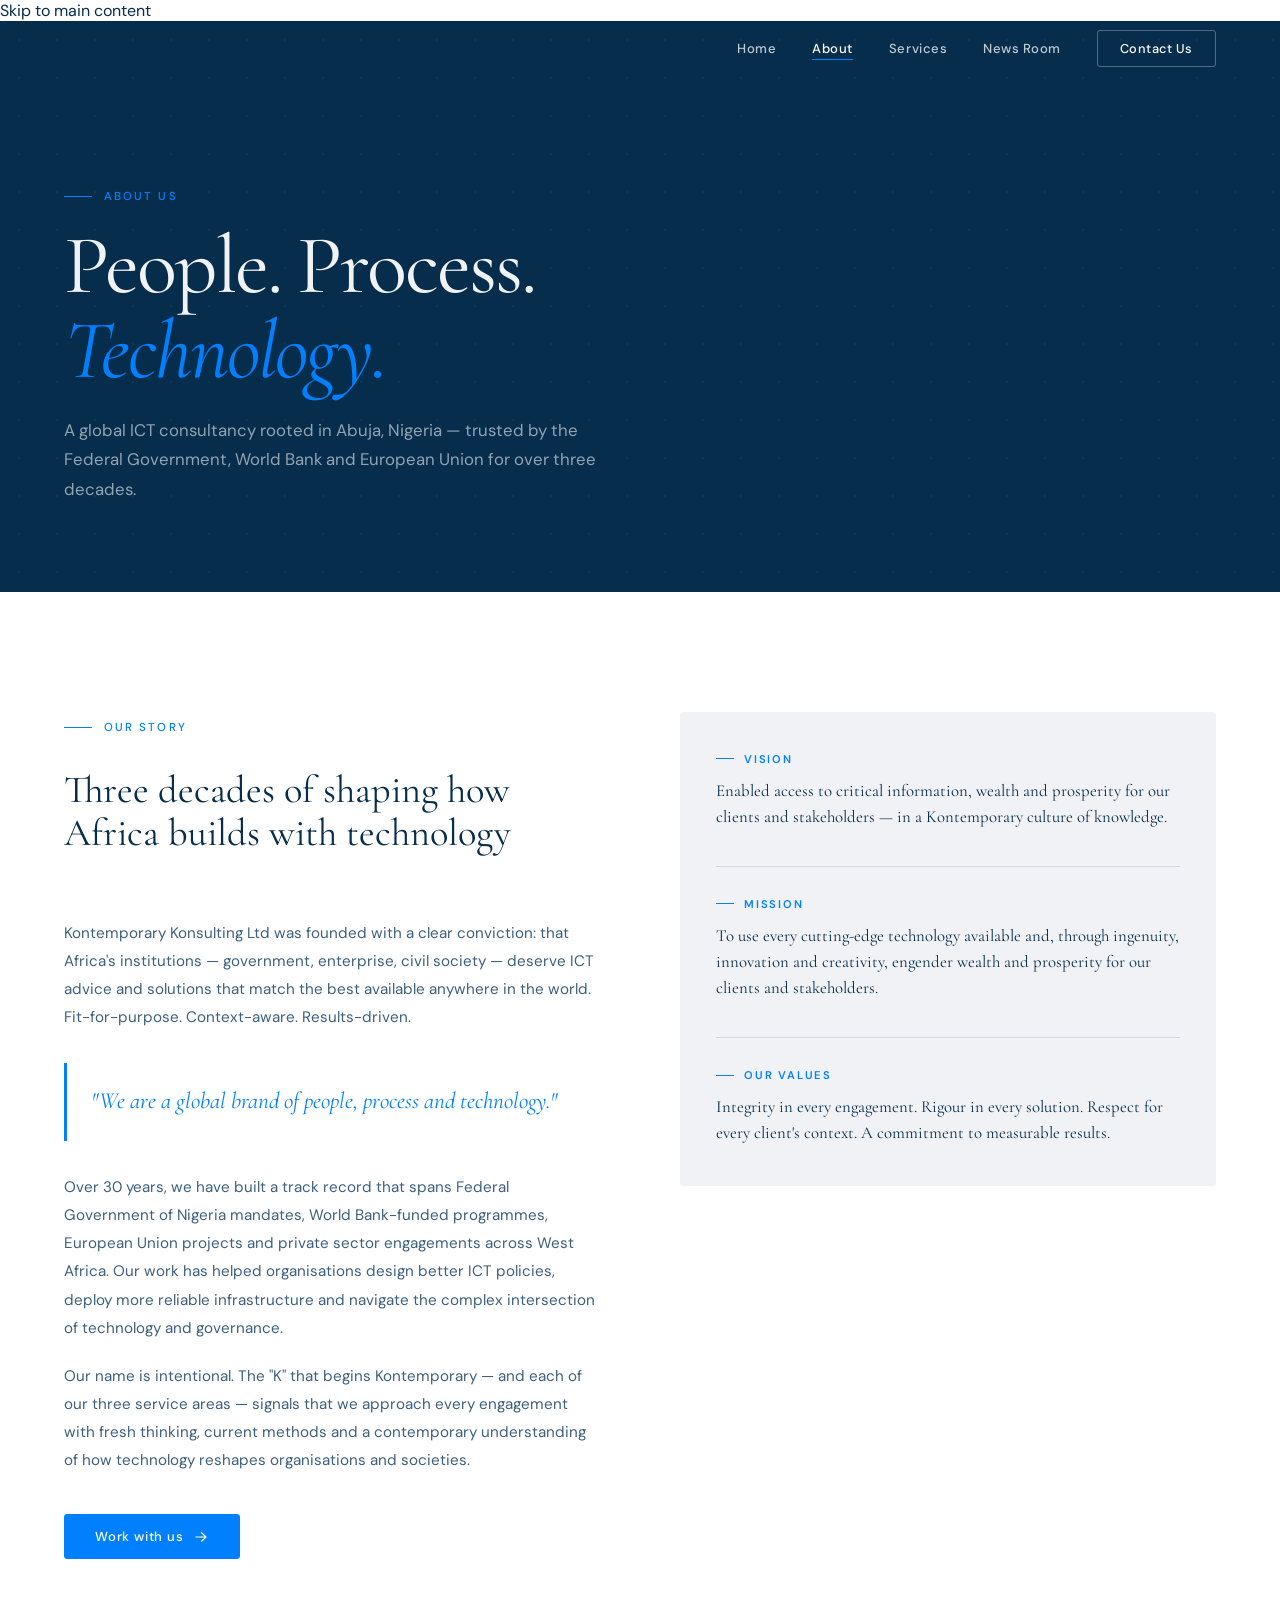
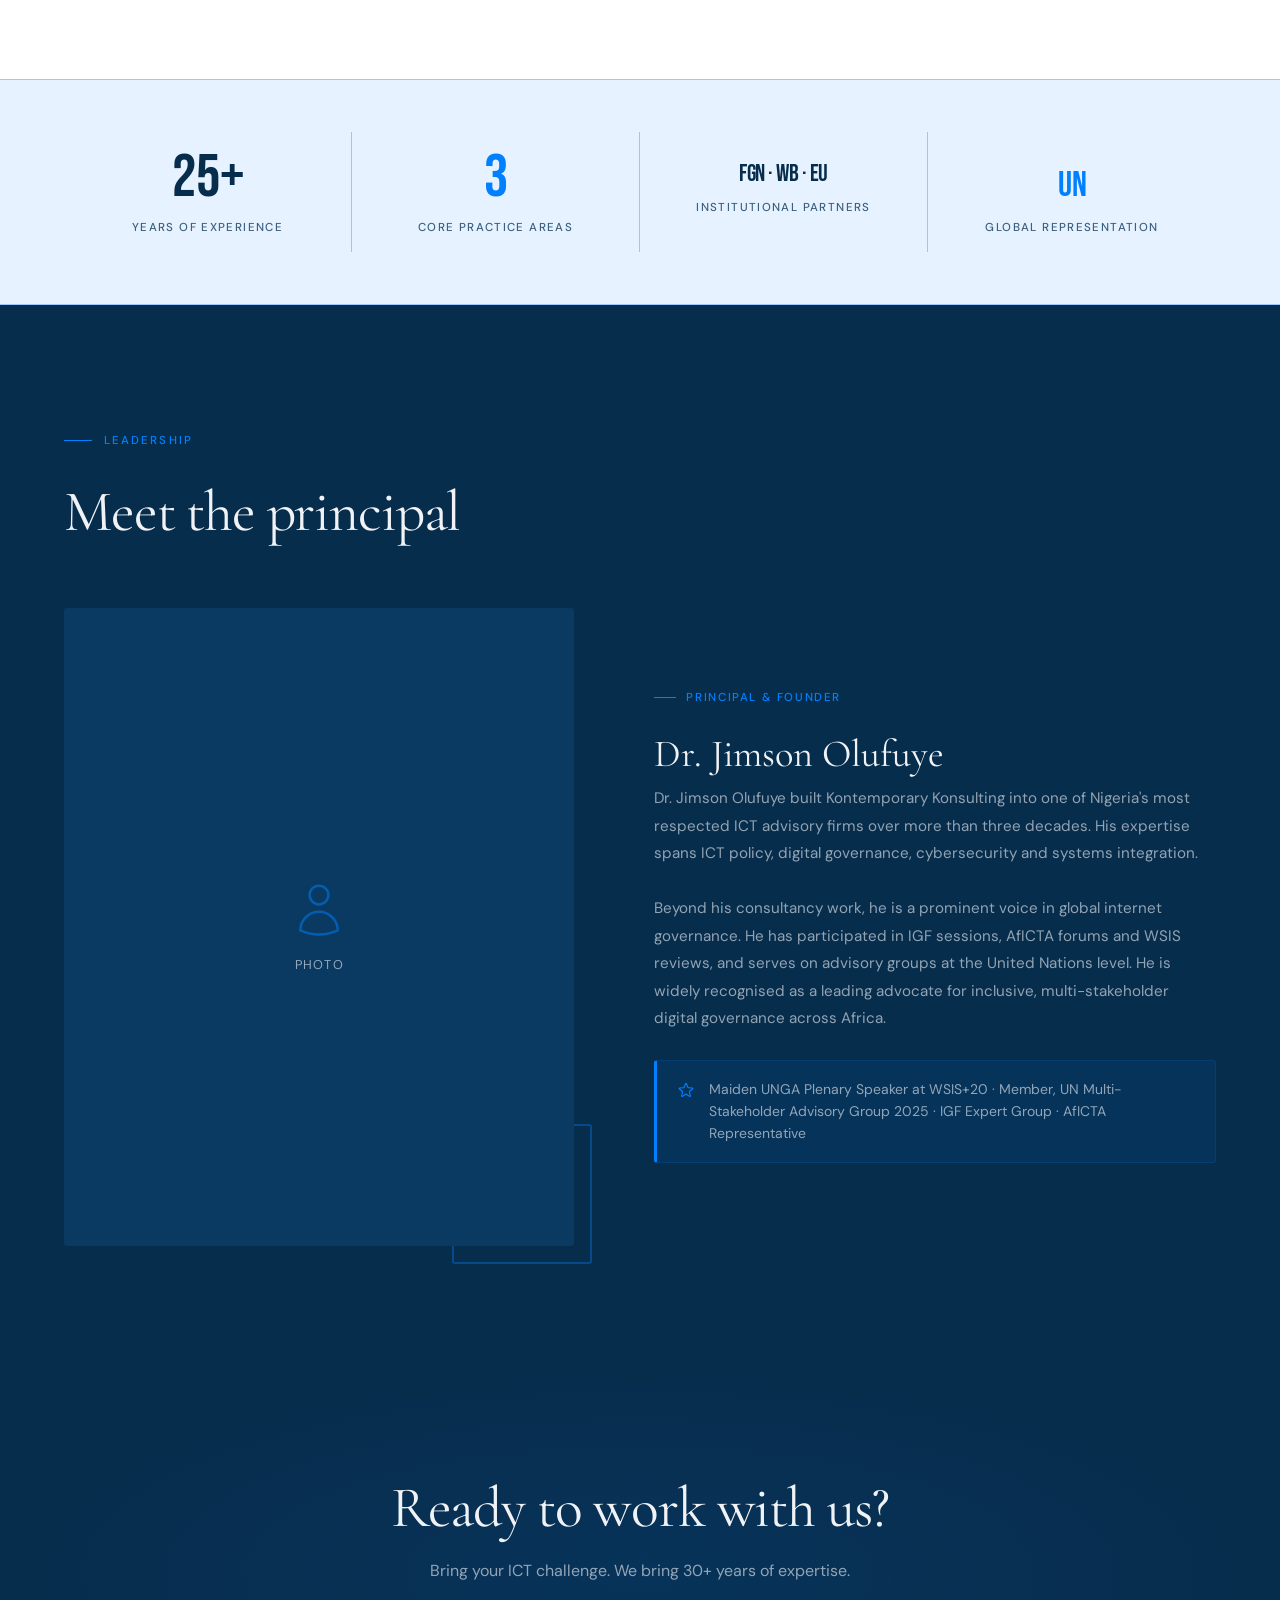
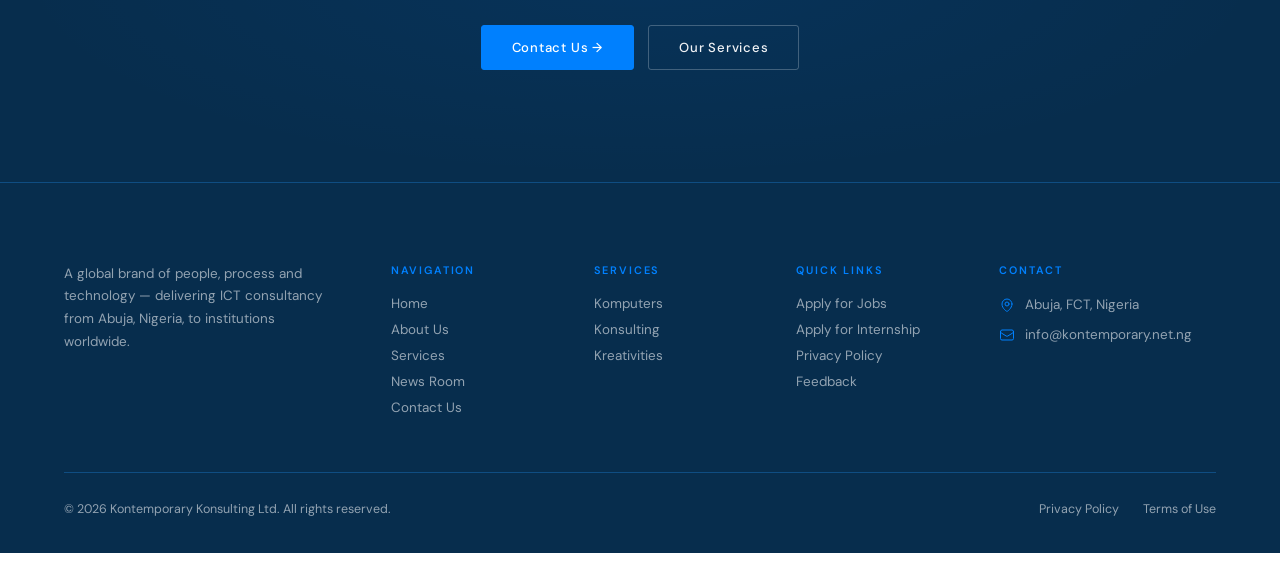
==== commit 3f1e951b: "fix: add og meta, skip-nav, scroll-top, canonical, main landmark" ====
--- a/about.html
+++ b/about.html
@@ -5,10 +5,24 @@
   <meta name="viewport" content="width=device-width, initial-scale=1.0">
   <title>About — Kontemporary Konsulting Ltd</title>
   <meta name="description" content="30+ years of ICT consultancy. Learn about Kontemporary Konsulting's history, vision, mission, and the people behind Nigeria's most trusted ICT firm.">
+  <meta property="og:title" content="About — Kontemporary Konsulting Ltd">
+  <meta property="og:description" content="30+ years of ICT consultancy. Learn about Kontemporary Konsulting's history, vision, mission, and the people behind Nigeria's most trusted ICT firm.">
+  <meta property="og:type" content="website">
+  <meta property="og:url" content="https://kontemporary.net.ng/about">
+  <meta property="og:image" content="https://kontemporary.net.ng/images/picture1.png">
+  <meta name="twitter:card" content="summary_large_image">
+  <meta name="twitter:title" content="About — Kontemporary Konsulting Ltd">
+  <meta name="twitter:description" content="30+ years of ICT consultancy. Learn about Kontemporary Konsulting's history, vision, mission, and the people behind Nigeria's most trusted ICT firm.">
+  <meta name="twitter:image" content="https://kontemporary.net.ng/images/picture1.png">
+  <link rel="canonical" href="https://kontemporary.net.ng/about">
   <link rel="icon" type="image/png" href="https://kontemporary.net.ng/images/picture1.png">
+  <link rel="preconnect" href="https://fonts.googleapis.com">
+  <link rel="preconnect" href="https://fonts.gstatic.com" crossorigin>
+  <link rel="stylesheet" href="https://fonts.googleapis.com/css2?family=Cormorant+Garamond:ital,wght@0,300;0,400;0,500;0,600;1,300;1,400&family=DM+Sans:opsz,wght@9..40,300;9..40,400;9..40,500;9..40,600&family=Bebas+Neue&display=swap">
   <link rel="stylesheet" href="css/style.css">
 </head>
 <body>
+  <a class="skip-nav" href="#main-content">Skip to main content</a>
 
   <!-- ══ NAV ════════════════════════════════════════════════ -->
   <header id="nav">
@@ -30,6 +44,7 @@
       </button>
     </div>
   </header>
+  <main id="main-content">
   <div id="mobile-menu">
     <a href="index.html"     class="mobile-link">Home</a>
     <div class="mobile-divider"></div>
@@ -192,6 +207,9 @@
   </section>
 
   <!-- ══ FOOTER ══════════════════════════════════════════════ -->
+  </main>
+
+
   <footer class="footer">
     <div class="wrap">
       <div class="footer-grid">
@@ -250,5 +268,9 @@
   </footer>
 
   <script src="js/main.js"></script>
+  <!-- Scroll-to-top -->
+  <button class="scroll-top" id="scrollTop" aria-label="Back to top" title="Back to top">
+    <svg viewBox="0 0 24 24" fill="none" stroke="currentColor" stroke-width="2.5" stroke-linecap="round" stroke-linejoin="round"><polyline points="18 15 12 9 6 15"/></svg>
+  </button>
 </body>
 </html>
--- a/css/style.css
+++ b/css/style.css
@@ -1155,7 +1155,6 @@
 .footer-logo {
   height: 40px;
   margin-bottom: 18px;
-  filter: brightness(0) invert(1);
 }
 .footer-about {
   font-size: 0.84rem;
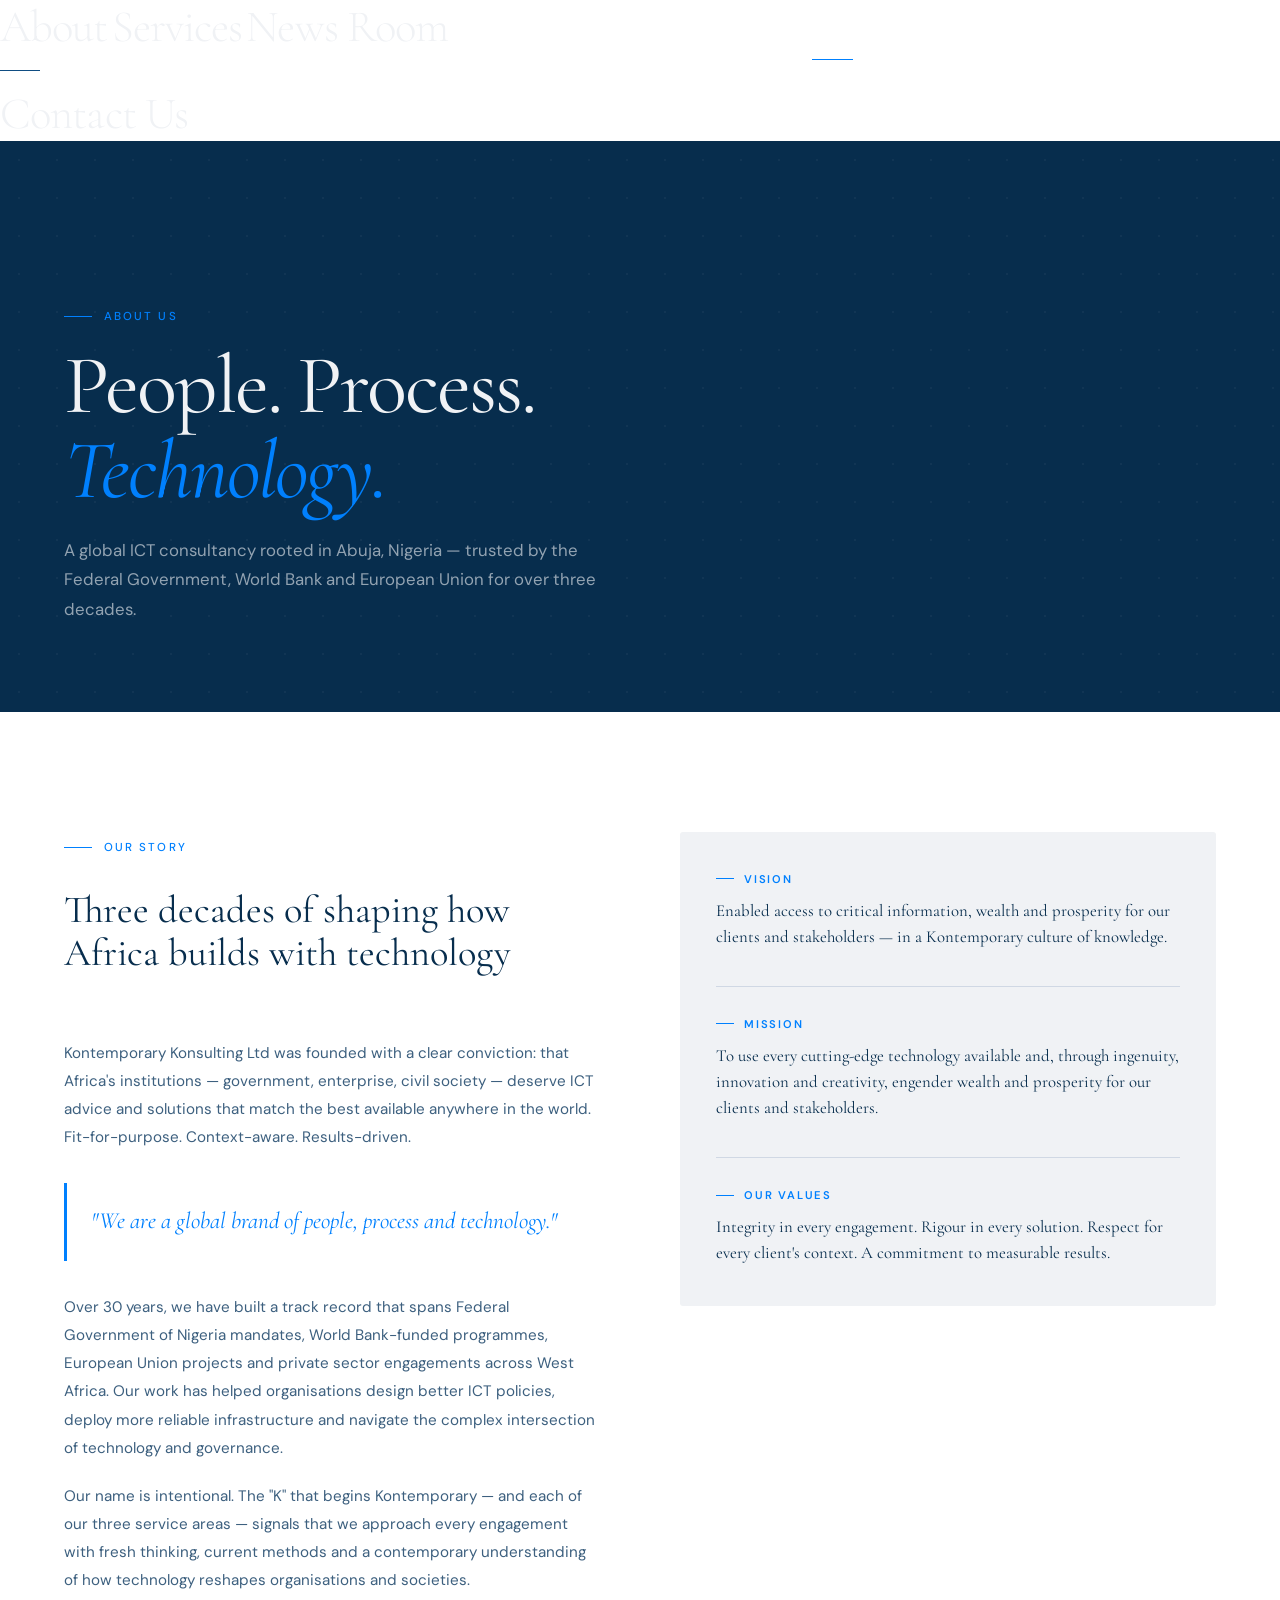
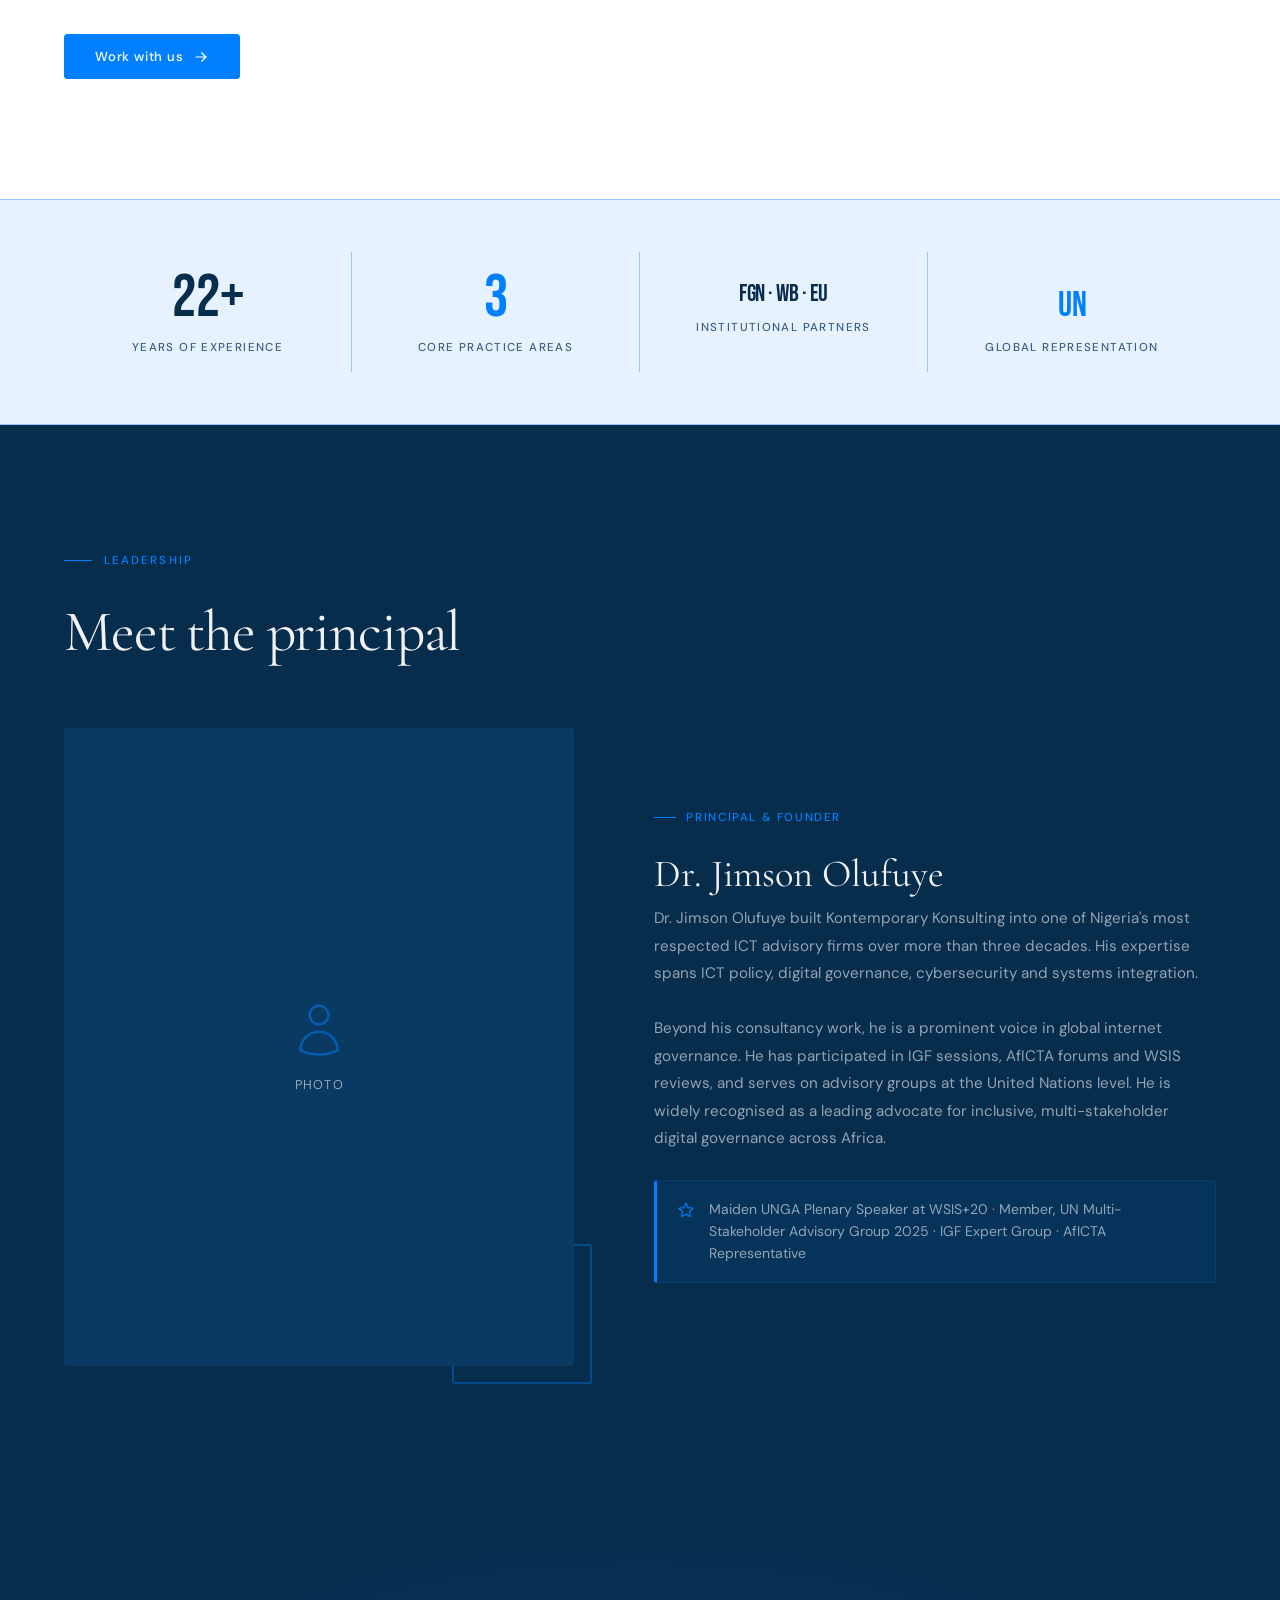
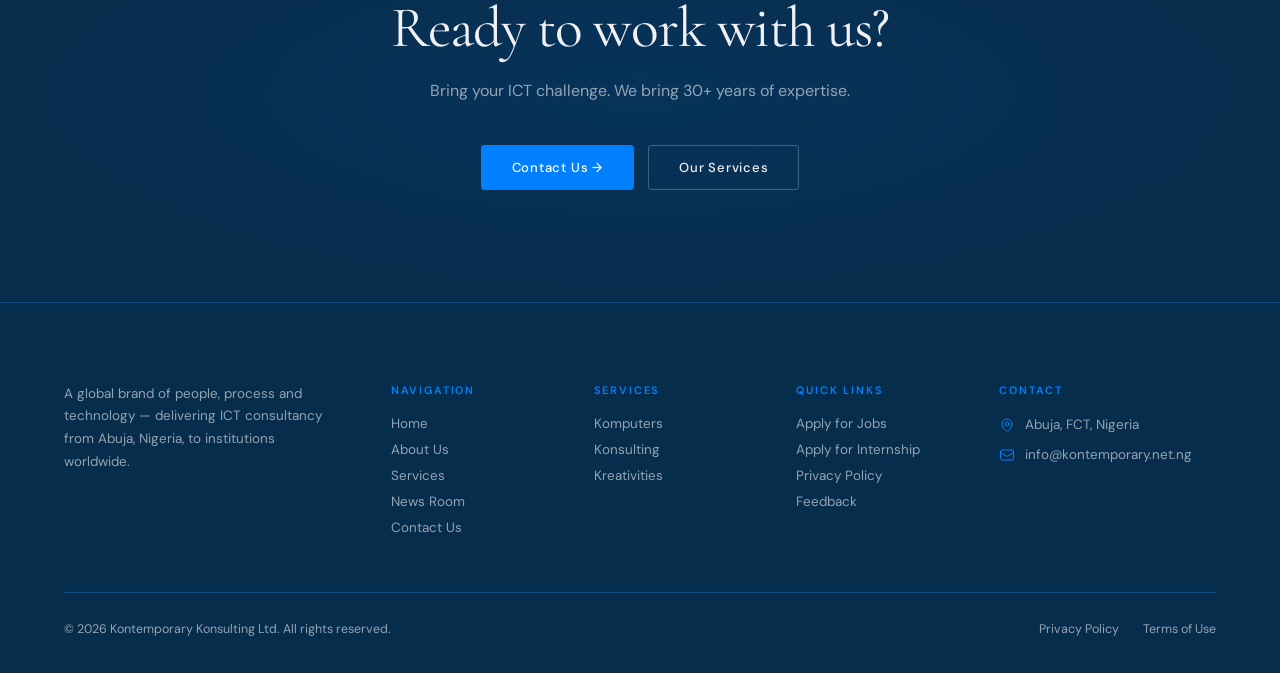
==== commit 1d6d3fc8: "ux: add mobile-menu, dns-prefetch, role=main, defer script" ====
--- a/about.html
+++ b/about.html
@@ -16,6 +16,7 @@
   <meta name="twitter:image" content="https://kontemporary.net.ng/images/picture1.png">
   <link rel="canonical" href="https://kontemporary.net.ng/about">
   <link rel="icon" type="image/png" href="https://kontemporary.net.ng/images/picture1.png">
+  <link rel="dns-prefetch" href="https://kontemporary.net.ng">
   <link rel="preconnect" href="https://fonts.googleapis.com">
   <link rel="preconnect" href="https://fonts.gstatic.com" crossorigin>
   <link rel="stylesheet" href="https://fonts.googleapis.com/css2?family=Cormorant+Garamond:ital,wght@0,300;0,400;0,500;0,600;1,300;1,400&family=DM+Sans:opsz,wght@9..40,300;9..40,400;9..40,500;9..40,600&family=Bebas+Neue&display=swap">
@@ -44,10 +45,16 @@
       </button>
     </div>
   </header>
-  <main id="main-content">
-  <div id="mobile-menu">
+  <div id="mobile-menu" role="dialog" aria-label="Mobile navigation">
     <a href="index.html"     class="mobile-link">Home</a>
     <div class="mobile-divider"></div>
+    <a href="about.html"     class="mobile-link">About</a>
+    <a href="services.html"  class="mobile-link">Services</a>
+    <a href="news-room.html" class="mobile-link">News Room</a>
+    <div class="mobile-divider"></div>
+    <a href="contact.html"   class="mobile-link">Contact Us</a>
+  </div>
+  <main id="main-content" role="main">
     <a href="about.html"     class="mobile-link">About</a>
     <a href="services.html"  class="mobile-link">Services</a>
     <a href="news-room.html" class="mobile-link">News Room</a>
@@ -267,7 +274,7 @@
     </div>
   </footer>
 
-  <script src="js/main.js"></script>
+  <script src="js/main.js" defer></script>
   <!-- Scroll-to-top -->
   <button class="scroll-top" id="scrollTop" aria-label="Back to top" title="Back to top">
     <svg viewBox="0 0 24 24" fill="none" stroke="currentColor" stroke-width="2.5" stroke-linecap="round" stroke-linejoin="round"><polyline points="18 15 12 9 6 15"/></svg>
--- a/css/style.css
+++ b/css/style.css
@@ -3,8 +3,6 @@
    Design System v2.0 — "Quiet Authority"
    Aesthetic: Editorial Minimalism × African Prestige
    ============================================================ */
-
-@import url('https://fonts.googleapis.com/css2?family=Cormorant+Garamond:ital,wght@0,300;0,400;0,500;0,600;1,300;1,400&family=DM+Sans:opsz,wght@9..40,300;9..40,400;9..40,500;9..40,600&family=Bebas+Neue&display=swap');
 
 /* ── 1. RESET ──────────────────────────────────────────── */
 *, *::before, *::after { box-sizing: border-box; margin: 0; padding: 0; }
@@ -1319,49 +1317,7 @@
   transform: scale(1.05);
 }
 
-/* ── 27. BANNER STRIP ───────────────────────────────────── */
-.banner-strip {
-  display: grid;
-  grid-template-columns: 1fr 1fr;
-  height: 260px;
-  overflow: hidden;
-}
-.banner-item {
-  position: relative;
-  overflow: hidden;
-}
-.banner-item img {
-  width: 100%;
-  height: 100%;
-  object-fit: cover;
-  display: block;
-  transition: transform 0.9s var(--ease-out);
-}
-.banner-item:hover img { transform: scale(1.05); }
-.banner-overlay {
-  position: absolute;
-  inset: 0;
-  background: rgba(7,45,77,0.42);
-  transition: background var(--t-md);
-}
-.banner-item:hover .banner-overlay { background: rgba(7,45,77,0.2); }
-.banner-caption {
-  position: absolute;
-  bottom: 18px;
-  left: 22px;
-  font-family: var(--font-body);
-  font-size: 0.68rem;
-  font-weight: 500;
-  letter-spacing: 0.16em;
-  text-transform: uppercase;
-  color: rgba(240,242,245,0.75);
-  pointer-events: none;
-}
-@media (max-width: 768px) {
-  .banner-strip { grid-template-columns: 1fr; height: 180px; }
-}
-
-/* ── 28. VIDEO SECTION ──────────────────────────────────── */
+/* ── 27. VIDEO SECTION ──────────────────────────────────── */
 .video-section {
   padding: var(--section-y) 0;
   background: var(--ink);
@@ -1386,3 +1342,110 @@
   height: 100%;
   border: none;
 }
+
+/* ── 29. SKIP NAVIGATION (Accessibility) ──────────────────── */
+.skip-nav {
+  position: absolute;
+  left: -9999px;
+  top: auto;
+  width: 1px;
+  height: 1px;
+  overflow: hidden;
+  z-index: -1;
+  font-family: var(--font-body);
+  font-size: 0.875rem;
+}
+.skip-nav:focus {
+  position: fixed;
+  left: 16px;
+  top: 16px;
+  width: auto;
+  height: auto;
+  overflow: visible;
+  z-index: 10000;
+  padding: 12px 20px;
+  background: var(--gold);
+  color: var(--white);
+  border-radius: 4px;
+  font-weight: 500;
+  letter-spacing: 0.02em;
+  box-shadow: 0 4px 16px rgba(0,128,254,0.35);
+  outline: 2px solid var(--white);
+  outline-offset: 2px;
+}
+
+/* ── 30. SCROLL-TO-TOP BUTTON ──────────────────────────────── */
+.scroll-top {
+  position: fixed;
+  bottom: 32px;
+  right: 28px;
+  width: 44px;
+  height: 44px;
+  border-radius: 50%;
+  background: var(--gold);
+  color: var(--white);
+  display: flex;
+  align-items: center;
+  justify-content: center;
+  box-shadow: 0 4px 20px rgba(0,128,254,0.35);
+  opacity: 0;
+  visibility: hidden;
+  transform: translateY(12px);
+  transition: opacity var(--t-md), visibility var(--t-md), transform var(--t-md), background var(--t-sm);
+  z-index: 800;
+  cursor: pointer;
+}
+.scroll-top svg {
+  width: 18px;
+  height: 18px;
+  pointer-events: none;
+}
+.scroll-top.visible {
+  opacity: 1;
+  visibility: visible;
+  transform: translateY(0);
+}
+.scroll-top:hover {
+  background: var(--gold-deep);
+  transform: translateY(-2px);
+}
+.scroll-top:focus-visible {
+  outline: 2px solid var(--gold);
+  outline-offset: 3px;
+}
+
+/* ── 31. FEATURED CARD (News Room) ─────────────────────────── */
+.featured-card-grid {
+  background: var(--white);
+  border: 1px solid var(--border);
+  border-radius: var(--radius);
+  overflow: hidden;
+  display: grid;
+  grid-template-columns: 1fr 1fr;
+  margin-bottom: 0;
+}
+@media (max-width: 768px) {
+  .featured-card-grid {
+    grid-template-columns: 1fr;
+  }
+}
+
+/* ── 32. FOOTER RESPONSIVE (5-col → 3-col → 2-col → 1-col) ── */
+@media (max-width: 1200px) {
+  .footer-grid {
+    grid-template-columns: repeat(3, 1fr);
+    gap: 40px;
+  }
+}
+
+/* ── 33. FORM AUTOCOMPLETE & FOCUS IMPROVEMENTS ────────────── */
+.form-field:focus {
+  outline: 2px solid var(--gold);
+  outline-offset: 0;
+  border-color: var(--gold);
+}
+.form-field:-webkit-autofill {
+  -webkit-box-shadow: 0 0 0 30px var(--white) inset;
+  -webkit-text-fill-color: var(--text-primary);
+}
+
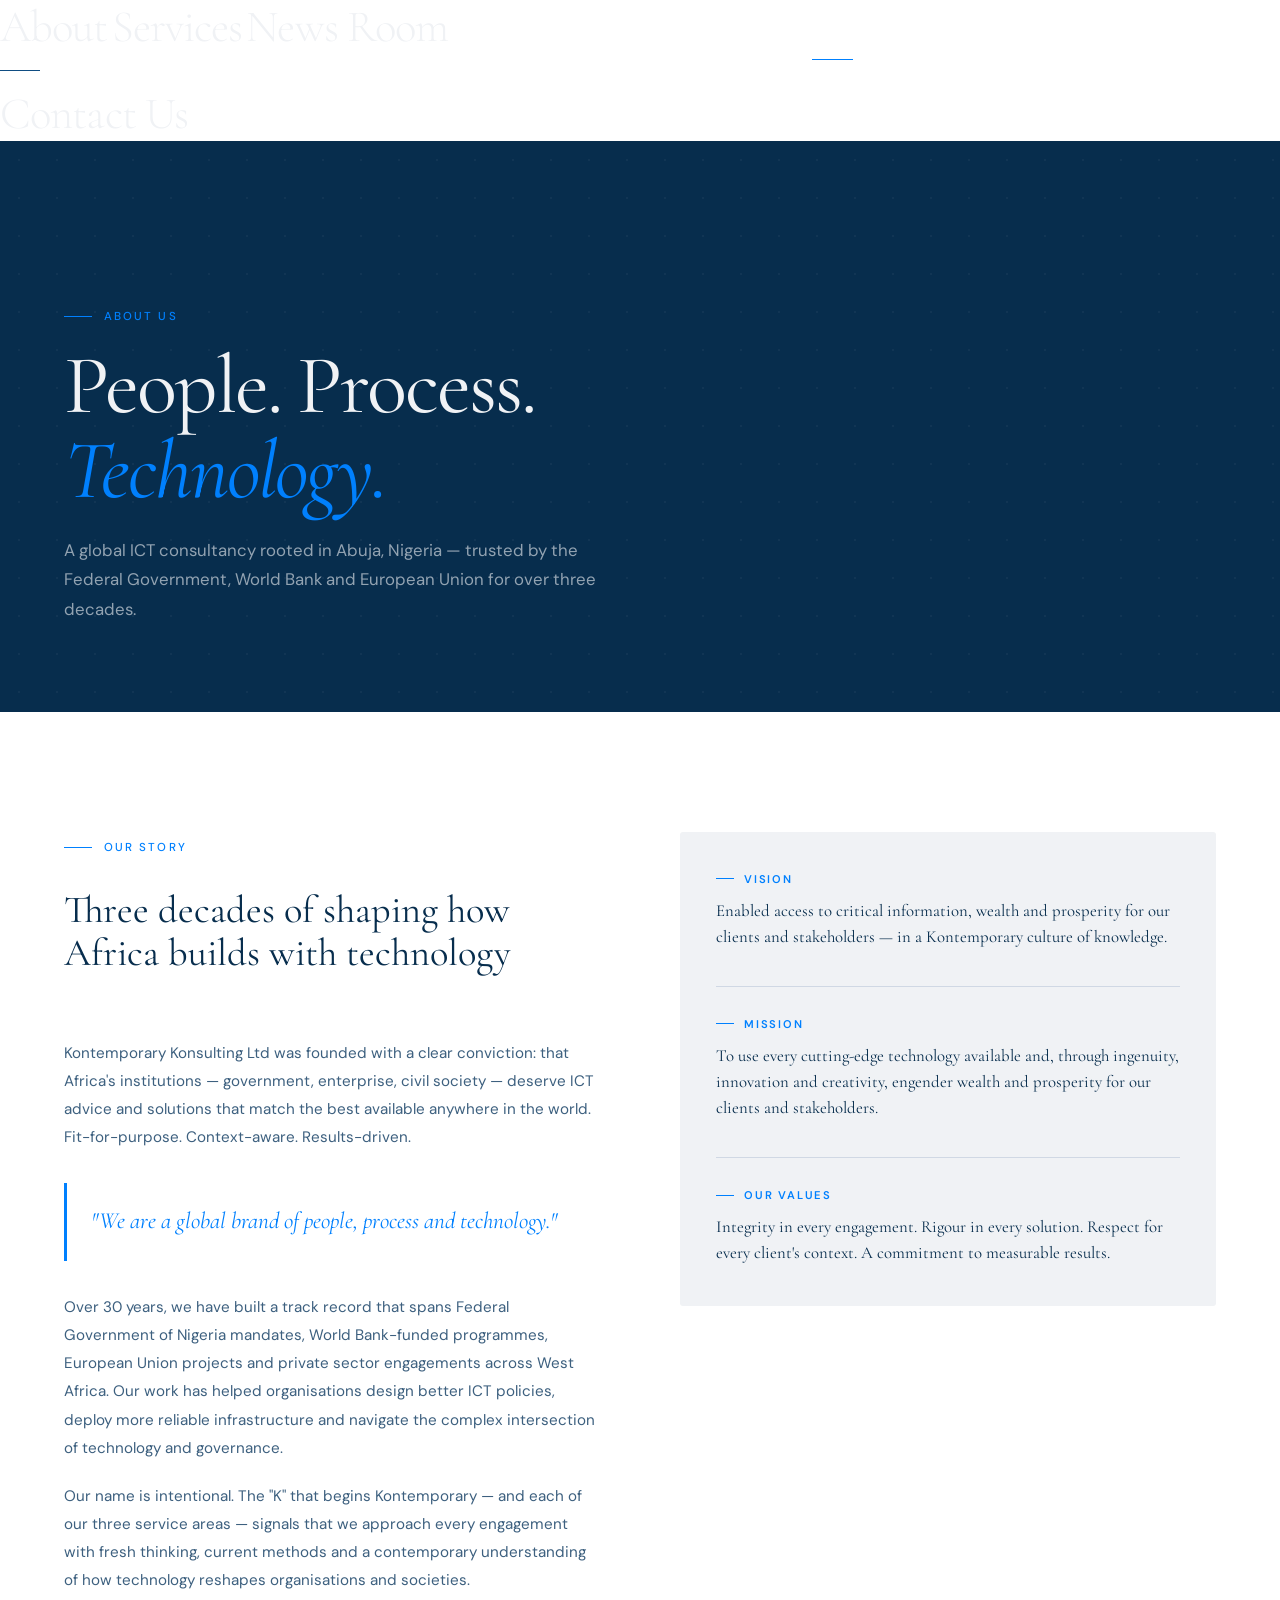
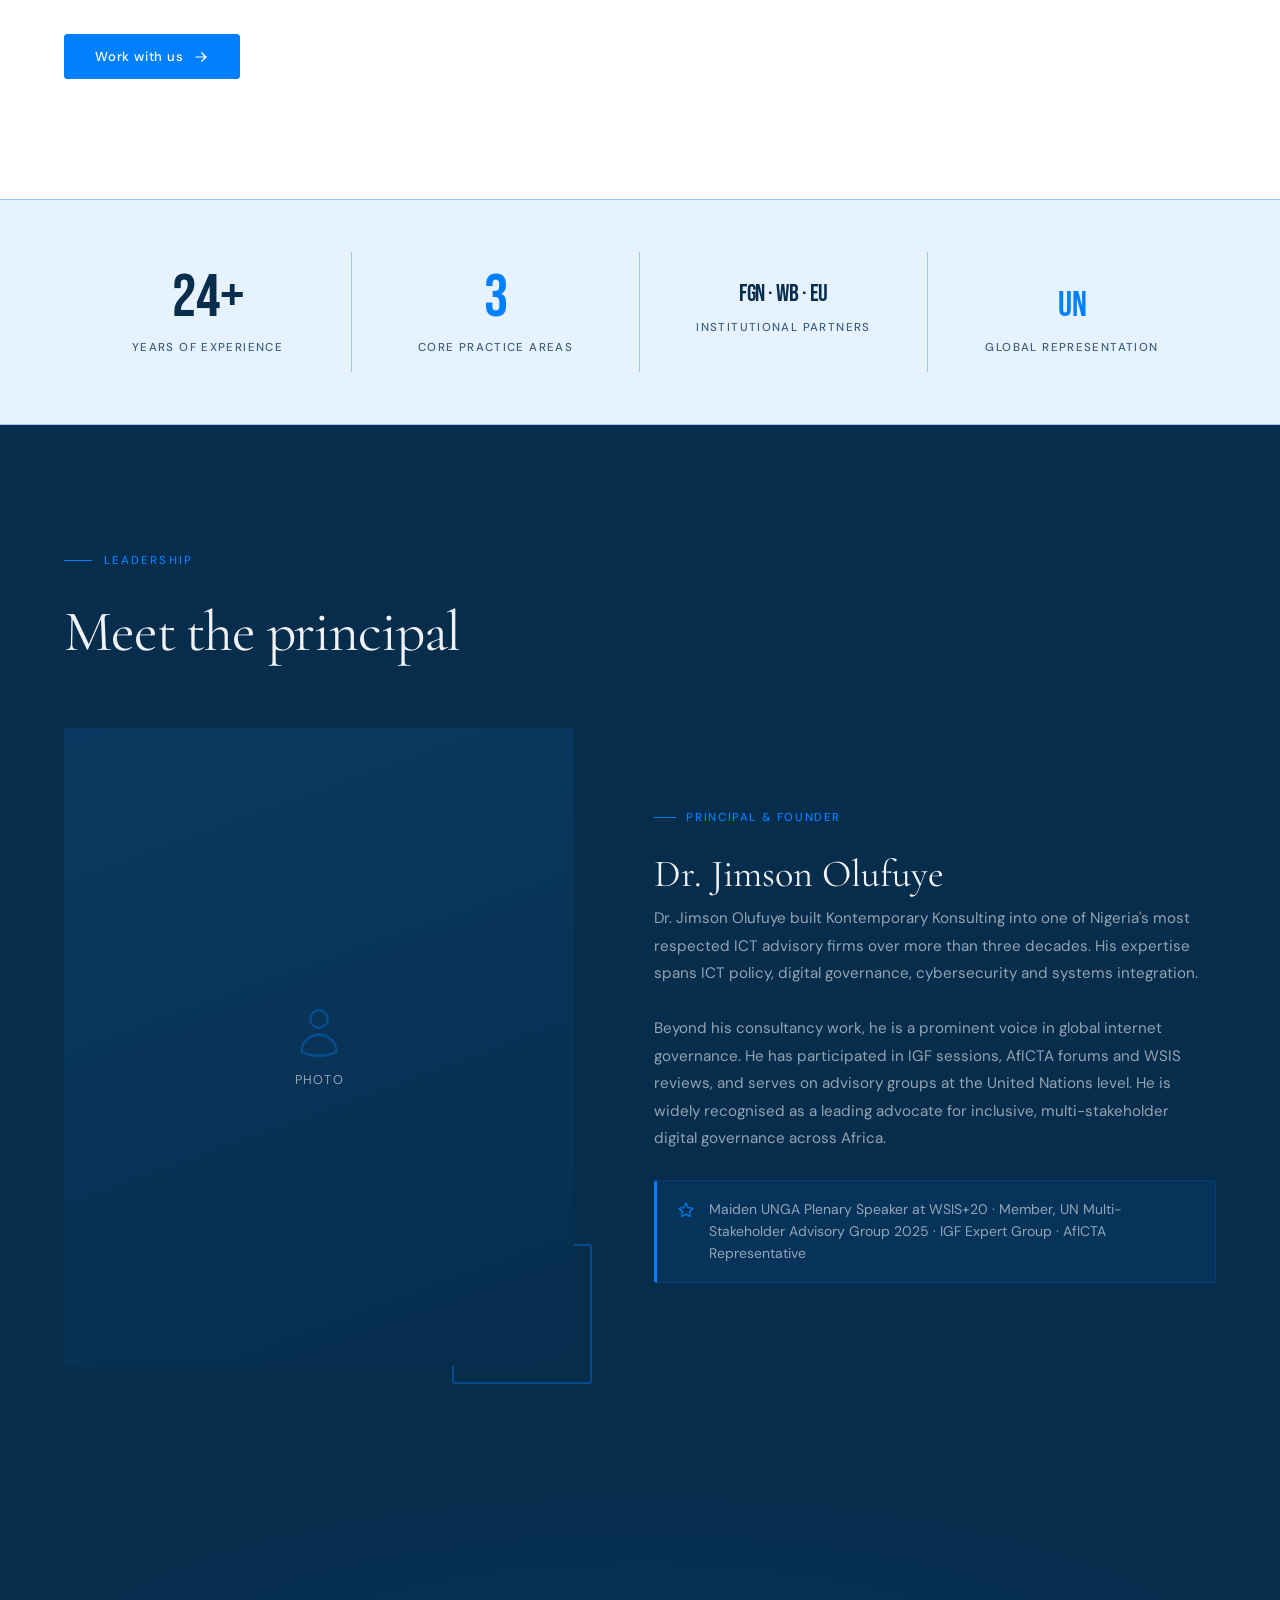
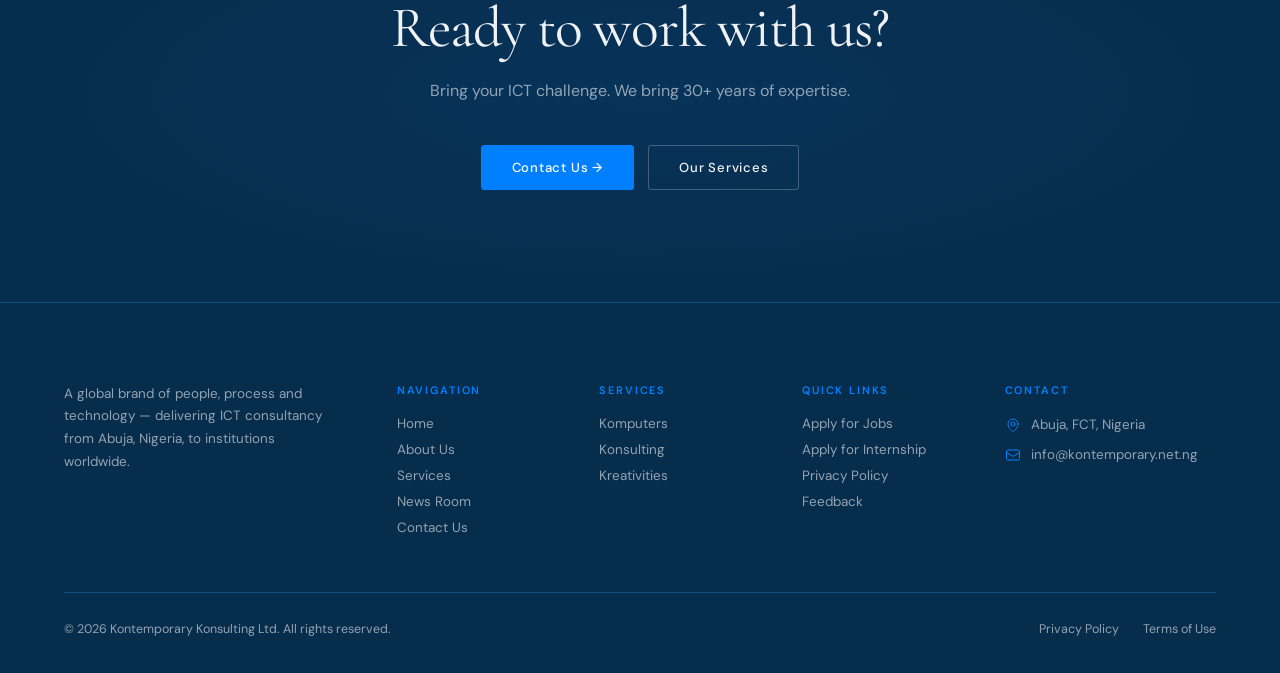
==== commit 1fe11822: "feat: add blue K preloader to about page" ====
--- a/about.html
+++ b/about.html
@@ -23,6 +23,15 @@
   <link rel="stylesheet" href="css/style.css">
 </head>
 <body>
+  <!-- ══ PRELOADER ══════════════════════════════════════════ -->
+  <div id="preloader">
+    <svg class="loader-k" viewBox="0 0 52 68" fill="none" xmlns="http://www.w3.org/2000/svg">
+      <path class="k-line k-line-1" d="M12 6 L12 62"/>
+      <path class="k-line k-line-2" d="M12 34 L46 6"/>
+      <path class="k-line k-line-3" d="M12 34 L46 62"/>
+    </svg>
+    <span class="loader-tag">Kontemporary Konsulting</span>
+  </div>
   <a class="skip-nav" href="#main-content">Skip to main content</a>
 
   <!-- ══ NAV ════════════════════════════════════════════════ -->
--- a/css/style.css
+++ b/css/style.css
@@ -202,50 +202,65 @@
 #preloader {
   position: fixed;
   inset: 0;
-  background: var(--white);
+  background: var(--ink);
   z-index: 10000;
   display: flex;
   flex-direction: column;
   align-items: center;
   justify-content: center;
-  transition: opacity 0.55s var(--ease-out), visibility 0.55s;
+  transition: opacity 0.65s var(--ease-out), visibility 0.65s;
 }
 #preloader.done { opacity: 0; visibility: hidden; pointer-events: none; }
 
+/* Subtle dot-grid texture on preloader */
+#preloader::before {
+  content: '';
+  position: absolute;
+  inset: 0;
+  background-image: radial-gradient(circle, rgba(255,255,255,0.04) 1px, transparent 1px);
+  background-size: 38px 38px;
+  pointer-events: none;
+}
+
 .loader-k {
-  width: 52px;
-  height: 68px;
+  width: 64px;
+  height: 82px;
+  position: relative;
+  z-index: 1;
+  filter: drop-shadow(0 0 18px rgba(0,128,254,0.55));
 }
 .k-line {
   fill: none;
-  stroke: var(--ink);
+  stroke: var(--gold);
   stroke-width: 3.2;
   stroke-linecap: round;
   stroke-linejoin: round;
 }
 .k-line-1 {
-  stroke-dasharray: 68;
-  stroke-dashoffset: 68;
-  animation: draw 0.42s var(--ease-out) 0.1s forwards;
+  stroke-dasharray: 76;
+  stroke-dashoffset: 76;
+  animation: draw 0.45s var(--ease-out) 0.15s forwards;
 }
 .k-line-2 {
-  stroke-dasharray: 58;
-  stroke-dashoffset: 58;
-  animation: draw 0.38s var(--ease-out) 0.42s forwards;
+  stroke-dasharray: 62;
+  stroke-dashoffset: 62;
+  animation: draw 0.4s var(--ease-out) 0.48s forwards;
 }
 .k-line-3 {
-  stroke-dasharray: 58;
-  stroke-dashoffset: 58;
-  animation: draw 0.38s var(--ease-out) 0.68s forwards;
+  stroke-dasharray: 62;
+  stroke-dashoffset: 62;
+  animation: draw 0.4s var(--ease-out) 0.76s forwards;
 }
 .loader-tag {
-  margin-top: 22px;
-  font-size: 0.68rem;
-  letter-spacing: 0.22em;
+  margin-top: 28px;
+  font-size: 0.65rem;
+  letter-spacing: 0.26em;
   text-transform: uppercase;
-  color: var(--text-muted);
+  color: rgba(240,242,245,0.45);
   opacity: 0;
-  animation: fadeUp 0.35s var(--ease-out) 0.3s forwards;
+  position: relative;
+  z-index: 1;
+  animation: fadeUp 0.4s var(--ease-out) 0.55s forwards;
 }
 
 /* ── 7. NAVIGATION ─────────────────────────────────────── */
@@ -274,24 +289,23 @@
   display: flex;
   align-items: center;
   flex-shrink: 0;
-  animation: logoSlideIn 0.7s var(--ease-out) 1.5s both;
+  animation: logoSlideIn 0.7s var(--ease-out) 1.4s both;
 }
 .nav-logo img {
   height: 100%;
   width: auto;
   object-fit: contain;
-  /* White on dark hero background */
-  filter: brightness(0) invert(1);
-  transition: filter 0.45s var(--ease-out), transform 0.3s var(--ease);
+  transition: filter var(--t-md), transform var(--t-sm);
   transform-origin: left center;
 }
-/* On scroll: white bg — force logo to deep navy, not white */
+#nav:not(.scrolled) .nav-logo img {
+  filter: drop-shadow(0 1px 8px rgba(0,0,0,0.45));
+}
 #nav.scrolled .nav-logo img {
-  filter: brightness(0) saturate(100%) invert(14%) sepia(76%)
-          saturate(1500%) hue-rotate(185deg) brightness(85%);
-}
-.nav-logo:hover img { transform: scale(1.04); }
-.nav-logo span { transition: color 0.45s var(--ease-out); }
+  filter: none;
+}
+.nav-logo:hover img { transform: scale(1.05); }
+.nav-logo span { transition: color var(--t-md); }
 
 .nav-links {
   display: flex;
@@ -1118,6 +1132,7 @@
 .form-field:focus {
   border-color: var(--gold);
   box-shadow: 0 0 0 3px rgba(0,128,254,0.1);
+  outline: none;
 }
 .form-field::placeholder { color: var(--text-muted); }
 textarea.form-field { resize: vertical; min-height: 136px; }
@@ -1144,12 +1159,8 @@
   border-top: 1px solid var(--ink-border);
   padding: 80px 0 36px;
 }
-.footer-grid {
-  display: grid;
-  grid-template-columns: 1.8fr 1fr 1fr 1fr 1.4fr;
-  gap: 48px;
-  margin-bottom: 56px;
-}
+/* Footer grid defined in section 37 */
+/* .footer-grid { ... } */
 .footer-logo {
   height: 40px;
   margin-bottom: 18px;
@@ -1264,7 +1275,7 @@
   .leadership-grid { grid-template-columns: 1fr; gap: 40px; }
   .news-grid { grid-template-columns: repeat(2, 1fr); }
   .partners-grid { grid-template-columns: repeat(3, 1fr); }
-  .footer-grid { grid-template-columns: 1fr 1fr; gap: 40px; }
+  /* footer-grid responsive moved to section 37 */
   .about-grid { grid-template-columns: 1fr; }
   .service-detail-grid { grid-template-columns: 1fr; gap: 40px; }
   .service-detail-grid.flip { direction: ltr; }
@@ -1279,7 +1290,7 @@
   .news-grid { grid-template-columns: 1fr; }
   .news-room-grid { grid-template-columns: 1fr; }
   .partners-grid { grid-template-columns: repeat(2, 1fr); }
-  .footer-grid { grid-template-columns: 1fr; gap: 28px; }
+  /* footer-grid responsive moved to section 37 */
   .footer-bottom { flex-direction: column; gap: 12px; text-align: center; }
   .footer-bottom-links { justify-content: center; }
   .hero-actions { flex-direction: column; align-items: flex-start; }
@@ -1295,26 +1306,9 @@
 }
 
 /* ── 26. LOGO ANIMATION ─────────────────────────────────── */
-.nav-logo {
-  animation: logoSlideIn 0.7s var(--ease-out) 1.4s both;
-}
 @keyframes logoSlideIn {
   from { opacity: 0; transform: translateX(-10px); }
   to   { opacity: 1; transform: translateX(0); }
-}
-.nav-logo img {
-  transition: transform var(--t-sm), filter var(--t-md);
-  /* No forced colour inversion — show original logo naturally */
-}
-#nav:not(.scrolled) .nav-logo img {
-  /* Subtle drop-shadow for visibility on dark hero */
-  filter: drop-shadow(0 1px 8px rgba(0,0,0,0.45));
-}
-#nav.scrolled .nav-logo img {
-  filter: none;
-}
-.nav-logo:hover img {
-  transform: scale(1.05);
 }
 
 /* ── 27. VIDEO SECTION ──────────────────────────────────── */
@@ -1430,22 +1424,170 @@
   }
 }
 
-/* ── 32. FOOTER RESPONSIVE (5-col → 3-col → 2-col → 1-col) ── */
-@media (max-width: 1200px) {
-  .footer-grid {
-    grid-template-columns: repeat(3, 1fr);
-    gap: 40px;
-  }
-}
+/* Footer responsive handled in section 37 */
 
 /* ── 33. FORM AUTOCOMPLETE & FOCUS IMPROVEMENTS ────────────── */
-.form-field:focus {
-  outline: 2px solid var(--gold);
-  outline-offset: 0;
-  border-color: var(--gold);
-}
 .form-field:-webkit-autofill {
   -webkit-box-shadow: 0 0 0 30px var(--white) inset;
   -webkit-text-fill-color: var(--text-primary);
 }
-
+.form-field:focus-visible {
+  border-color: var(--gold);
+  box-shadow: 0 0 0 3px rgba(0,128,254,0.15);
+  outline: none;
+}
+
+
+/* ── 34. TOUCH & INTERACTION IMPROVEMENTS ──────────────────── */
+/* Remove 300ms tap delay on mobile */
+a, button, .btn, .filter-btn, .nav-link, .mobile-link, .footer-link,
+.news-card-read, .service-card-link {
+  touch-action: manipulation;
+}
+
+/* Minimum 44×44 touch target on burger */
+.nav-burger {
+  min-width: 44px;
+  min-height: 44px;
+  display: none;
+  align-items: center;
+  justify-content: center;
+  flex-direction: column;
+  gap: 5px;
+}
+
+/* Focus-visible on nav links (keyboard users) */
+.nav-link:focus-visible,
+.mobile-link:focus-visible,
+.footer-link:focus-visible,
+.btn:focus-visible,
+.filter-btn:focus-visible {
+  outline: 2px solid var(--gold);
+  outline-offset: 3px;
+  border-radius: 2px;
+}
+
+/* ── 35. HERO ART — HIDE ON SMALL MOBILE ─────────────────────── */
+@media (max-width: 680px) {
+  .hero-art { display: none; }
+  .hero-body { padding-bottom: 56px; }
+}
+
+/* ── 36. STATS INLINE OVERRIDES → CSS CLASSES ────────────────── */
+.stat-num--partnerships {
+  font-family: var(--font-stat);
+  font-size: 1.55rem;
+  letter-spacing: -0.02em;
+  line-height: 1.2;
+  padding-top: 8px;
+}
+.stat-num--global {
+  font-family: var(--font-stat);
+  font-size: 2rem;
+  letter-spacing: 0;
+}
+
+/* ── 37. FOOTER GRID — 5 COLUMNS (all pages) ─────────────────── */
+.footer-grid {
+  display: grid;
+  grid-template-columns: 1.8fr 1fr 1fr 1fr 1.3fr;
+  gap: 40px;
+  margin-bottom: 56px;
+}
+@media (max-width: 1200px) {
+  .footer-grid { grid-template-columns: repeat(3, 1fr); gap: 32px; }
+}
+@media (max-width: 1100px) {
+  .footer-grid { grid-template-columns: 1fr 1fr; gap: 36px; }
+}
+@media (max-width: 768px) {
+  .footer-grid { grid-template-columns: 1fr; gap: 28px; }
+}
+
+/* ── 38. LEADERSHIP PHOTO PLACEHOLDER UPGRADE ─────────────────── */
+.leadership-photo-placeholder {
+  width: 100%; height: 100%;
+  display: flex; flex-direction: column;
+  align-items: center; justify-content: center;
+  gap: 10px;
+  background: linear-gradient(160deg, var(--ink-soft) 0%, var(--ink) 100%);
+  color: var(--text-on-dark-2);
+}
+.leadership-photo-placeholder svg {
+  width: 56px; height: 56px;
+  color: var(--gold);
+  opacity: 0.35;
+}
+.leadership-photo-label {
+  font-family: var(--font-display);
+  font-size: 1.1rem;
+  font-weight: 400;
+  color: var(--text-on-dark);
+  letter-spacing: 0.01em;
+  margin-top: 4px;
+}
+.leadership-photo-sub {
+  font-size: 0.68rem;
+  font-weight: 500;
+  letter-spacing: 0.14em;
+  text-transform: uppercase;
+  color: var(--text-on-dark-2);
+}
+
+/* ── 39. FORM STATUS MESSAGE ───────────────────────────────────── */
+.form-status-msg {
+  min-height: 0;
+  overflow: hidden;
+  transition: min-height var(--t-md), padding var(--t-md);
+  font-size: 0.875rem;
+  line-height: 1.5;
+  border-radius: var(--radius);
+  margin-bottom: 0;
+}
+.form-status-msg.success {
+  min-height: 48px;
+  padding: 13px 16px;
+  background: #e8f5e9;
+  color: #1b5e20;
+  border: 1px solid #a5d6a7;
+  margin-bottom: 16px;
+}
+.form-status-msg.error {
+  min-height: 48px;
+  padding: 13px 16px;
+  background: #fce4ec;
+  color: #880e4f;
+  border: 1px solid #f48fb1;
+  margin-bottom: 16px;
+}
+
+/* ── 40. MAP BLOCK UPGRADE ──────────────────────────────────────── */
+.map-block {
+  margin-top: 40px;
+  background: var(--linen);
+  border: 1px solid var(--border);
+  border-radius: var(--radius);
+  height: 260px;
+  overflow: hidden;
+  padding: 0;
+  display: block;
+}
+
+/* ── 41. PREFERS-REDUCED-MOTION ─────────────────────────────────── */
+@media (prefers-reduced-motion: reduce) {
+  *, *::before, *::after {
+    animation-duration: 0.01ms !important;
+    animation-iteration-count: 1 !important;
+    transition-duration: 0.01ms !important;
+    scroll-behavior: auto !important;
+  }
+  .ticker-inner { animation: none; }
+  .hero-art svg { animation: none; }
+  .reveal {
+    opacity: 1 !important;
+    transform: none !important;
+    transition: none !important;
+  }
+  #preloader { display: none !important; }
+}
+
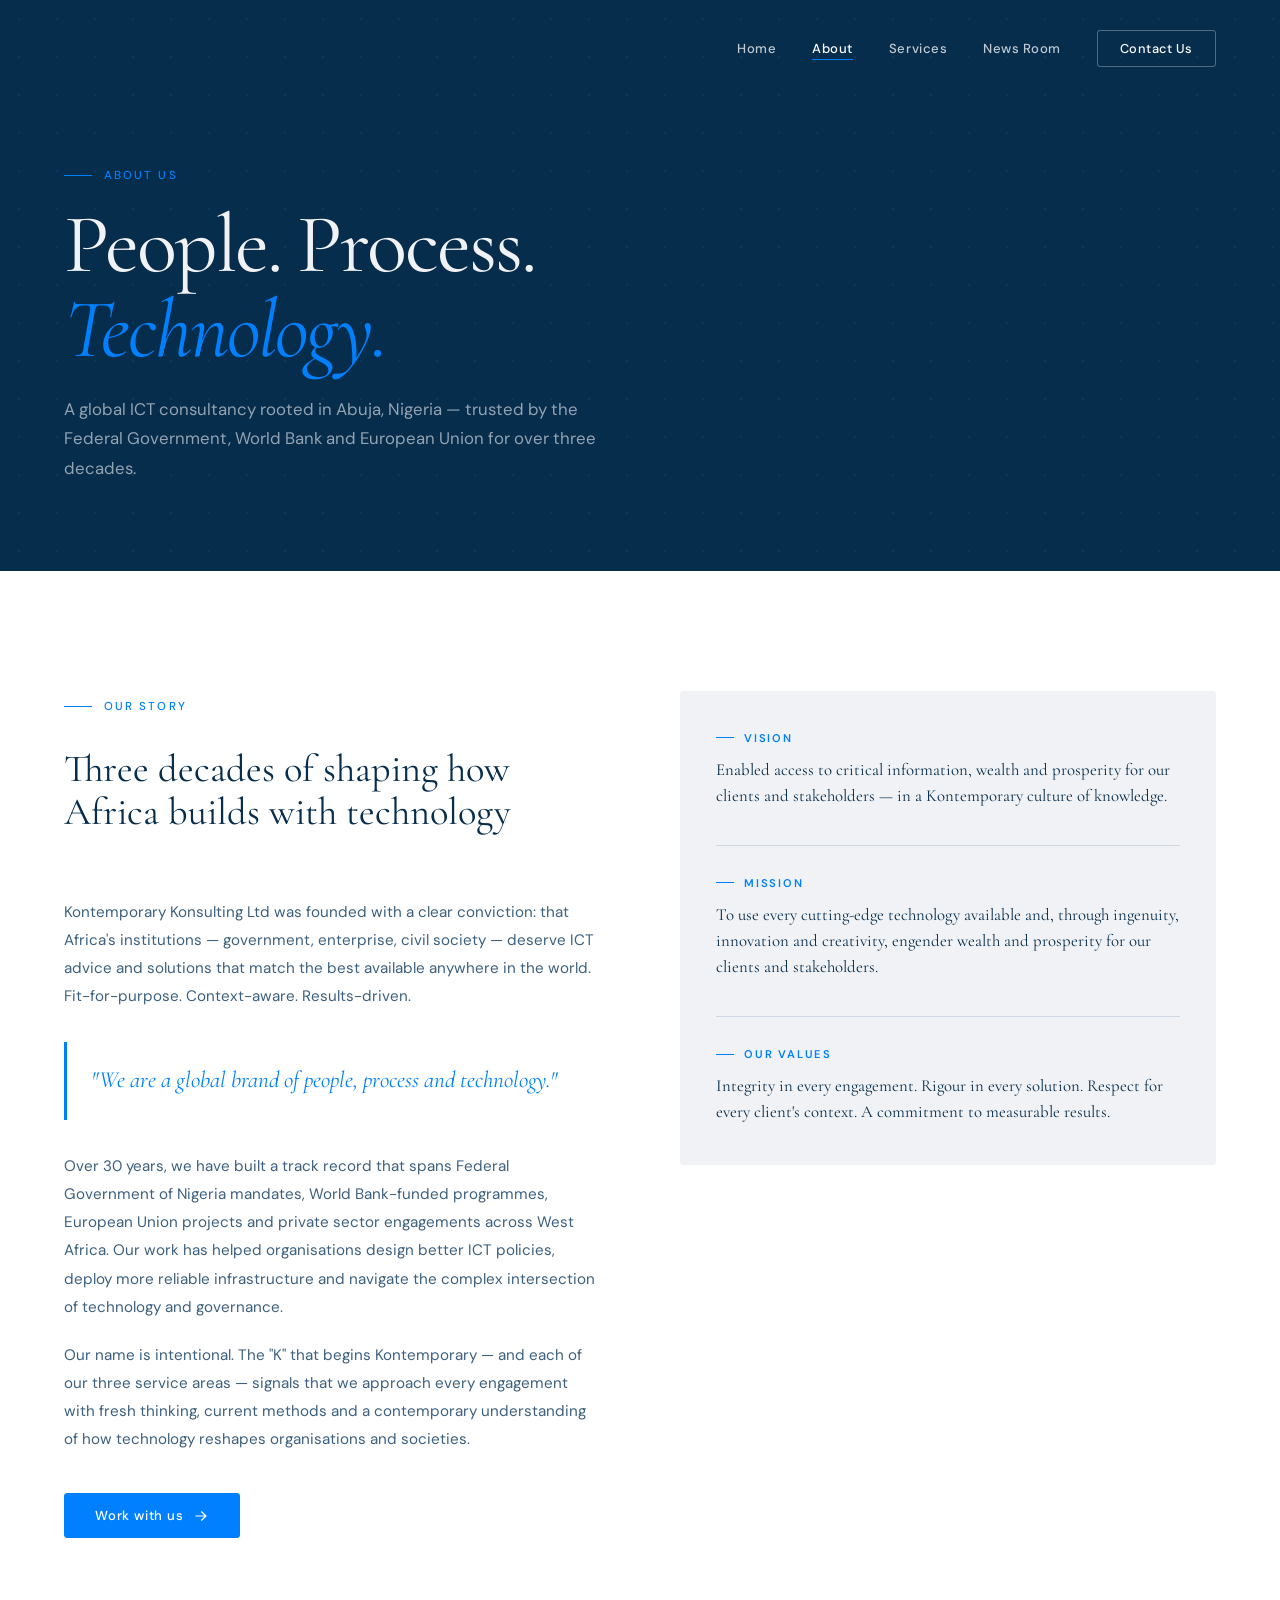
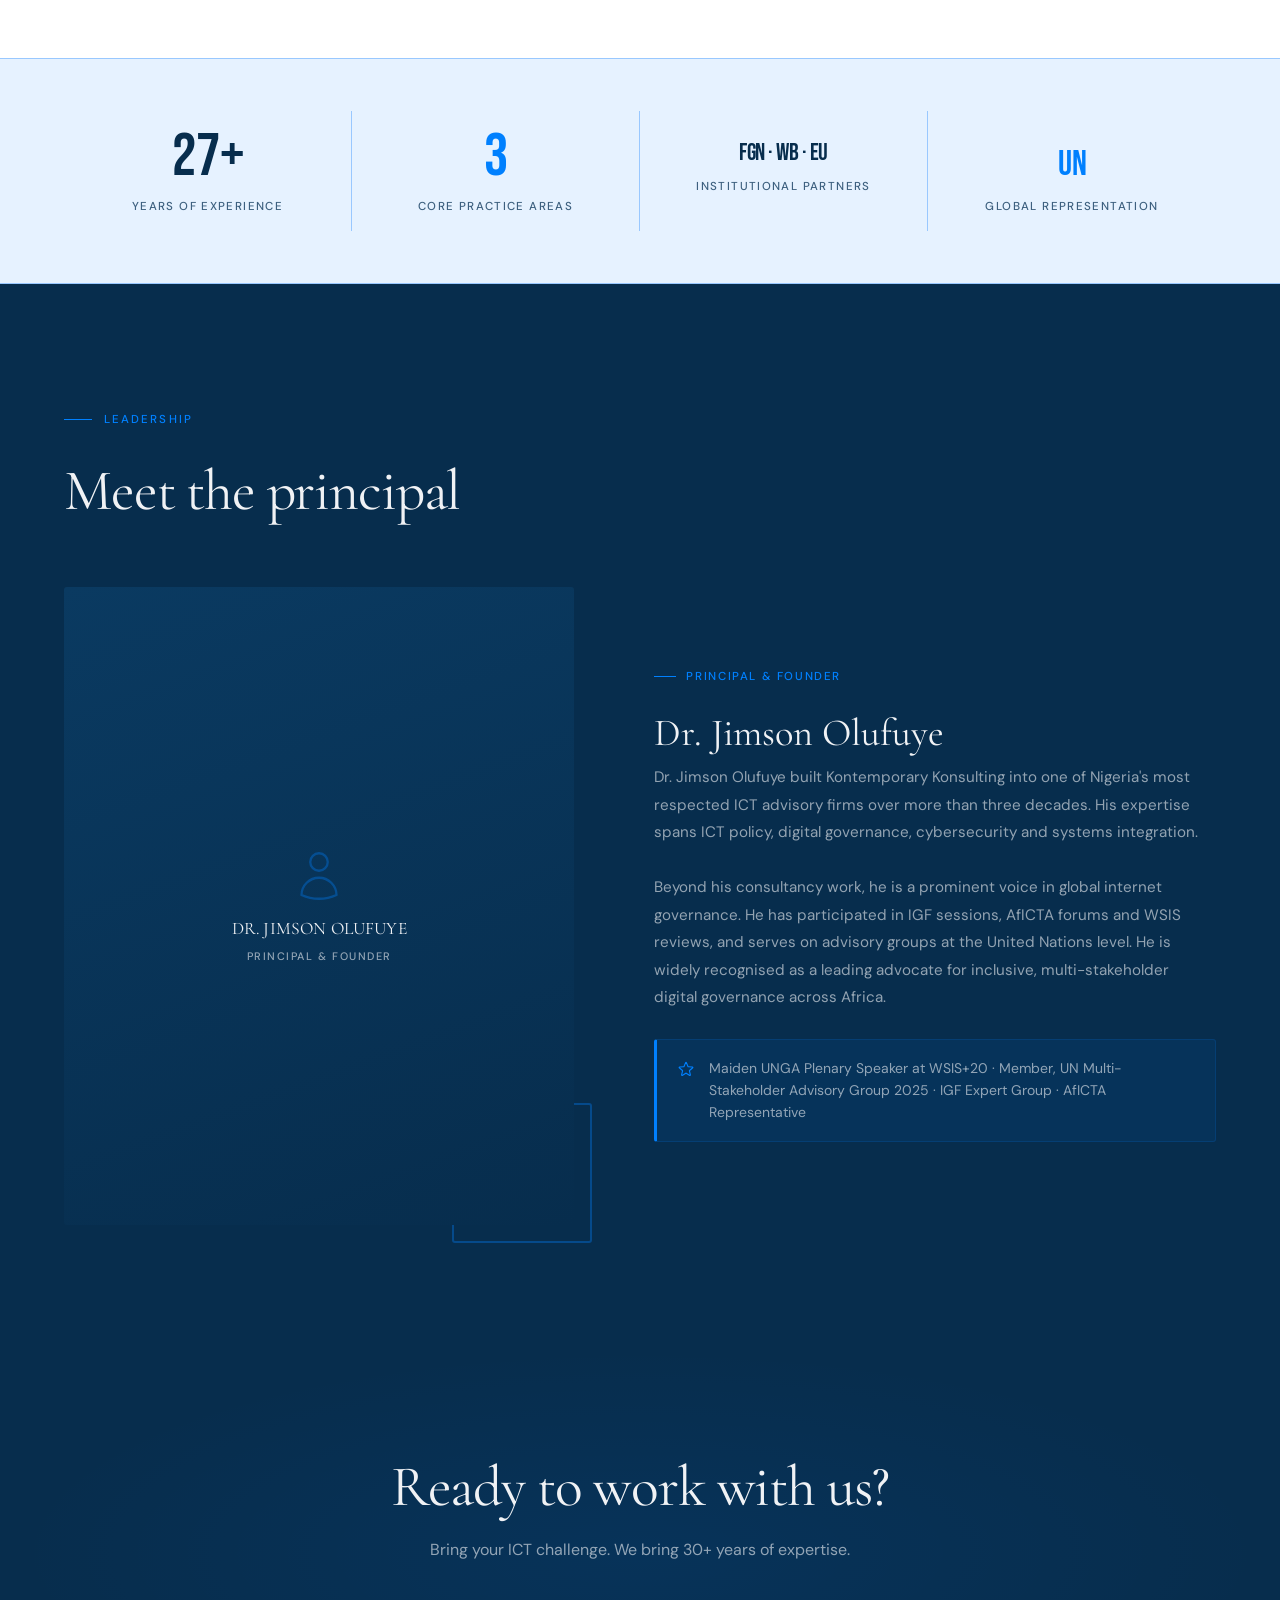
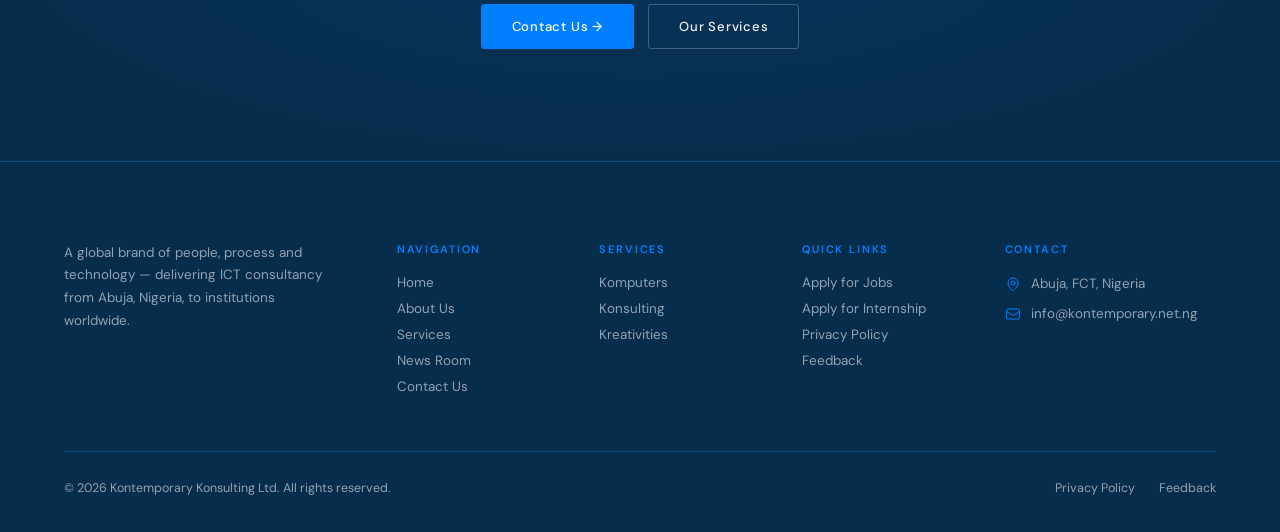
==== commit 2aeb0935: "fix: implement full site audit recommendations Critical fixes: - fix(html): correct broken mobile me" ====
--- a/about.html
+++ b/about.html
@@ -16,6 +16,24 @@
   <meta name="twitter:image" content="https://kontemporary.net.ng/images/picture1.png">
   <link rel="canonical" href="https://kontemporary.net.ng/about">
   <link rel="icon" type="image/png" href="https://kontemporary.net.ng/images/picture1.png">
+  <!-- Staging: prevent search engine indexing of this preview URL -->
+  <meta name="robots" content="noindex, nofollow">
+  <!-- JSON-LD Structured Data -->
+  <script type="application/ld+json">
+  {
+    "@context": "https://schema.org",
+    "@type": "Person",
+    "name": "Dr. Jimson Olufuye",
+    "jobTitle": "Principal & Founder",
+    "worksFor": {
+      "@type": "Organization",
+      "name": "Kontemporary Konsulting Ltd",
+      "url": "https://kontemporary.net.ng"
+    },
+    "knowsAbout": ["ICT Governance", "Digital Policy", "Internet Governance", "Cybersecurity", "Digital Inclusion"],
+    "description": "Founding principal of Kontemporary Konsulting Ltd and one of Nigeria's most recognised voices in ICT governance and digital policy, with over 30 years of experience advising government institutions and international development bodies."
+  }
+  </script>
   <link rel="dns-prefetch" href="https://kontemporary.net.ng">
   <link rel="preconnect" href="https://fonts.googleapis.com">
   <link rel="preconnect" href="https://fonts.gstatic.com" crossorigin>
@@ -54,7 +72,7 @@
       </button>
     </div>
   </header>
-  <div id="mobile-menu" role="dialog" aria-label="Mobile navigation">
+  <div id="mobile-menu" role="dialog" aria-label="Mobile navigation" aria-hidden="true" aria-modal="true">
     <a href="index.html"     class="mobile-link">Home</a>
     <div class="mobile-divider"></div>
     <a href="about.html"     class="mobile-link">About</a>
@@ -64,12 +82,6 @@
     <a href="contact.html"   class="mobile-link">Contact Us</a>
   </div>
   <main id="main-content" role="main">
-    <a href="about.html"     class="mobile-link">About</a>
-    <a href="services.html"  class="mobile-link">Services</a>
-    <a href="news-room.html" class="mobile-link">News Room</a>
-    <div class="mobile-divider"></div>
-    <a href="contact.html"   class="mobile-link">Contact Us</a>
-  </div>
 
   <!-- ══ PAGE HERO ══════════════════════════════════════════ -->
   <section class="page-hero">
@@ -182,8 +194,9 @@
         <div class="leadership-photo-wrap reveal">
           <div class="leadership-photo">
             <div class="leadership-photo-placeholder">
-              <svg xmlns="http://www.w3.org/2000/svg" fill="none" viewBox="0 0 24 24" stroke-width="1" stroke="currentColor"><path stroke-linecap="round" stroke-linejoin="round" d="M15.75 6a3.75 3.75 0 11-7.5 0 3.75 3.75 0 017.5 0zM4.501 20.118a7.5 7.5 0 0114.998 0A17.933 17.933 0 0112 21.75c-2.676 0-5.216-.584-7.499-1.632z"/></svg>
-              <span>Photo</span>
+              <svg xmlns="http://www.w3.org/2000/svg" fill="none" viewBox="0 0 24 24" stroke-width="1" stroke="currentColor" aria-hidden="true"><path stroke-linecap="round" stroke-linejoin="round" d="M15.75 6a3.75 3.75 0 11-7.5 0 3.75 3.75 0 017.5 0zM4.501 20.118a7.5 7.5 0 0114.998 0A17.933 17.933 0 0112 21.75c-2.676 0-5.216-.584-7.499-1.632z"/></svg>
+              <span class="leadership-photo-label">Dr. Jimson Olufuye</span>
+              <span class="leadership-photo-sub">Principal &amp; Founder</span>
             </div>
           </div>
           <div class="leadership-frame" aria-hidden="true"></div>
@@ -276,8 +289,8 @@
       <div class="footer-bottom">
         <span>© 2026 Kontemporary Konsulting Ltd. All rights reserved.</span>
         <div class="footer-bottom-links">
-          <a href="#" class="footer-bottom-link">Privacy Policy</a>
-          <a href="#" class="footer-bottom-link">Terms of Use</a>
+          <a href="https://kontemporary.net.ng/index.php/privacy-policy" target="_blank" rel="noopener" class="footer-bottom-link">Privacy Policy</a>
+          <a href="https://kontemporary.net.ng/index.php/contact-us"     target="_blank" rel="noopener" class="footer-bottom-link">Feedback</a>
         </div>
       </div>
     </div>
--- a/css/style.css
+++ b/css/style.css
@@ -1591,3 +1591,76 @@
   #preloader { display: none !important; }
 }
 
+/* ── LITE YOUTUBE FACADE ──────────────────────────────────── */
+.lite-yt {
+  position: relative;
+  display: block;
+  cursor: pointer;
+  background: #000;
+  border-radius: var(--radius);
+  overflow: hidden;
+}
+
+.lite-yt-thumb {
+  display: block;
+  width: 100%;
+  height: 100%;
+  object-fit: cover;
+  opacity: 0.85;
+  transition: opacity 0.25s ease;
+}
+
+.lite-yt:hover .lite-yt-thumb,
+.lite-yt:focus .lite-yt-thumb {
+  opacity: 0.7;
+}
+
+.lite-yt:focus {
+  outline: 3px solid var(--gold);
+  outline-offset: 3px;
+}
+
+.lite-yt-play {
+  position: absolute;
+  top: 50%;
+  left: 50%;
+  transform: translate(-50%, -50%);
+  background: transparent;
+  border: none;
+  padding: 0;
+  cursor: pointer;
+  width: 72px;
+  height: 52px;
+  transition: transform 0.2s ease, filter 0.2s ease;
+  pointer-events: none; /* click handled by parent */
+}
+
+.lite-yt:hover .lite-yt-play {
+  transform: translate(-50%, -50%) scale(1.1);
+  filter: brightness(1.15);
+}
+
+.lite-yt-play-bg {
+  fill: #212121;
+  fill-opacity: 0.82;
+  transition: fill 0.25s ease, fill-opacity 0.25s ease;
+}
+
+.lite-yt:hover .lite-yt-play-bg {
+  fill: #f00;
+  fill-opacity: 1;
+}
+
+.lite-yt-play-arrow {
+  fill: #fff;
+}
+
+/* Once activated, the iframe fills the container */
+.lite-yt.activated {
+  position: relative;
+}
+
+/* ── CONTACT: static map hover ────────────────────────────── */
+.map-static-link:hover > div {
+  background: var(--gold-light) !important;
+}
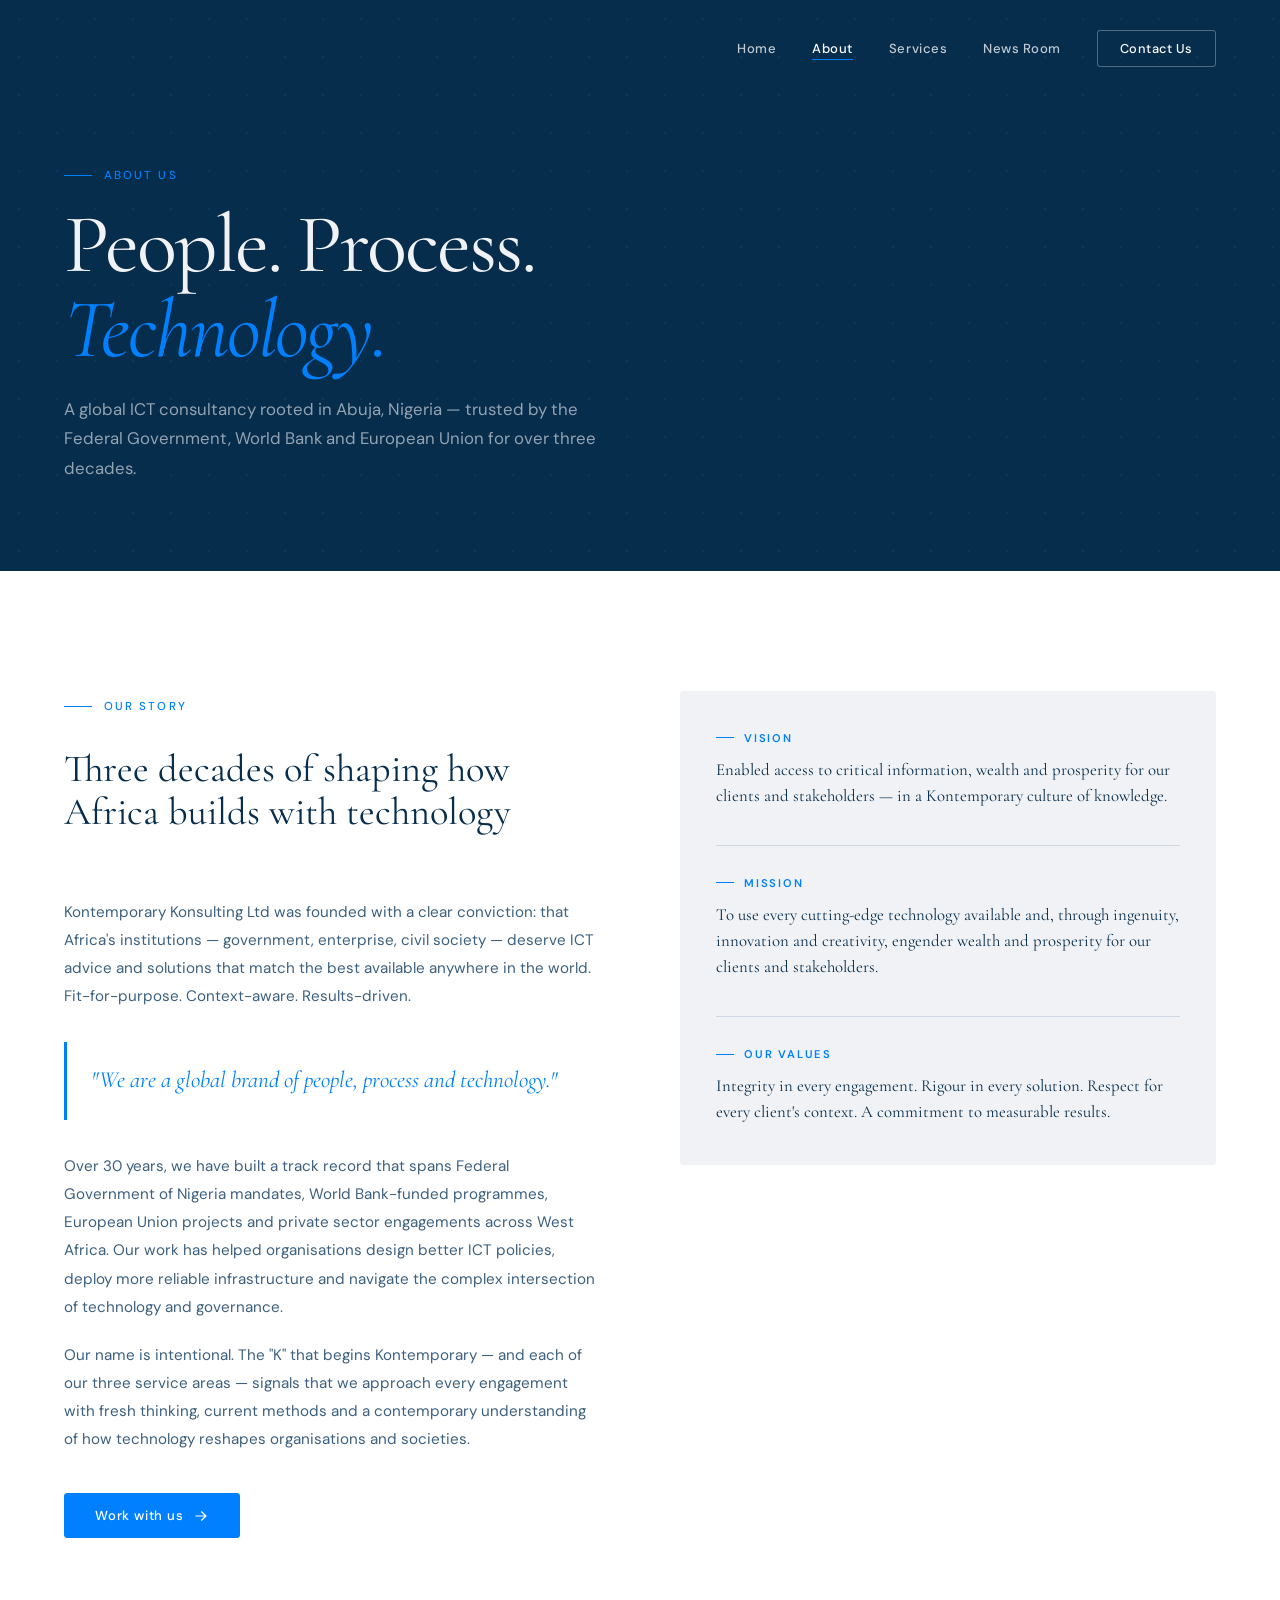
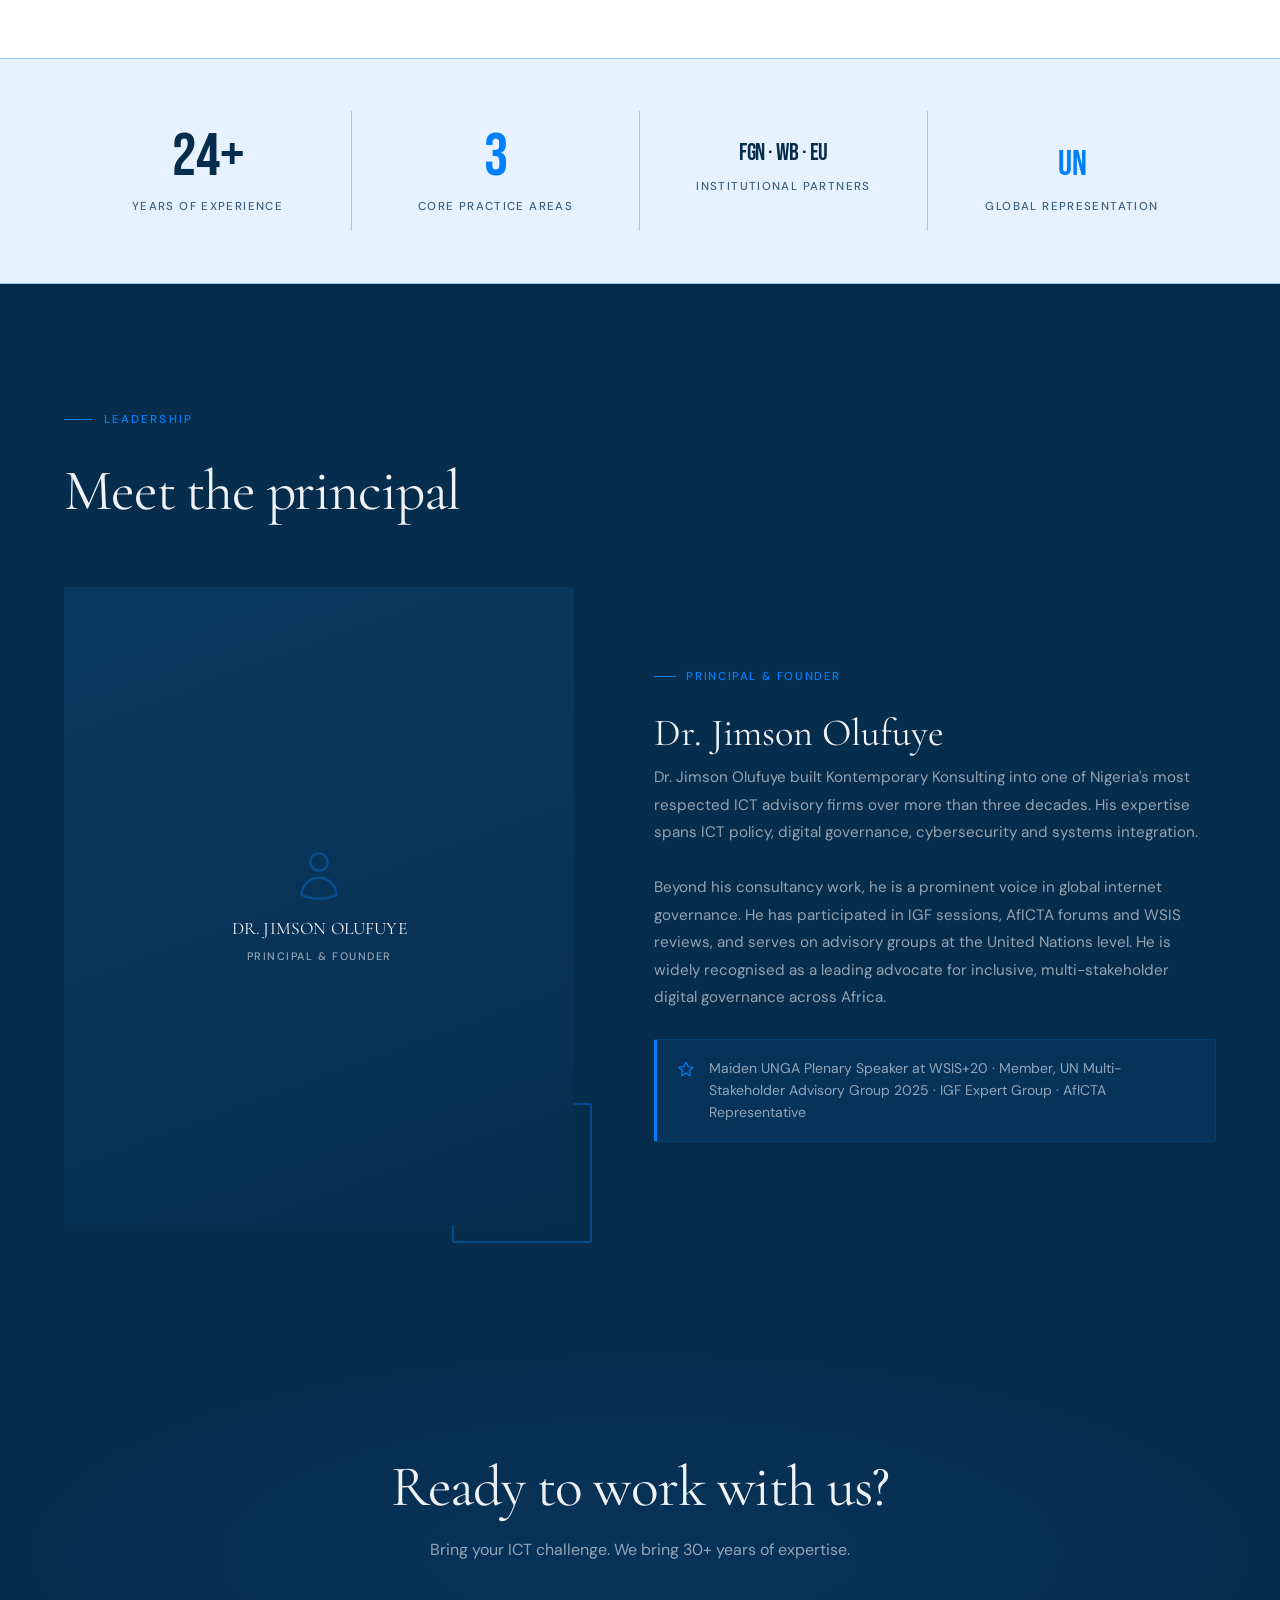
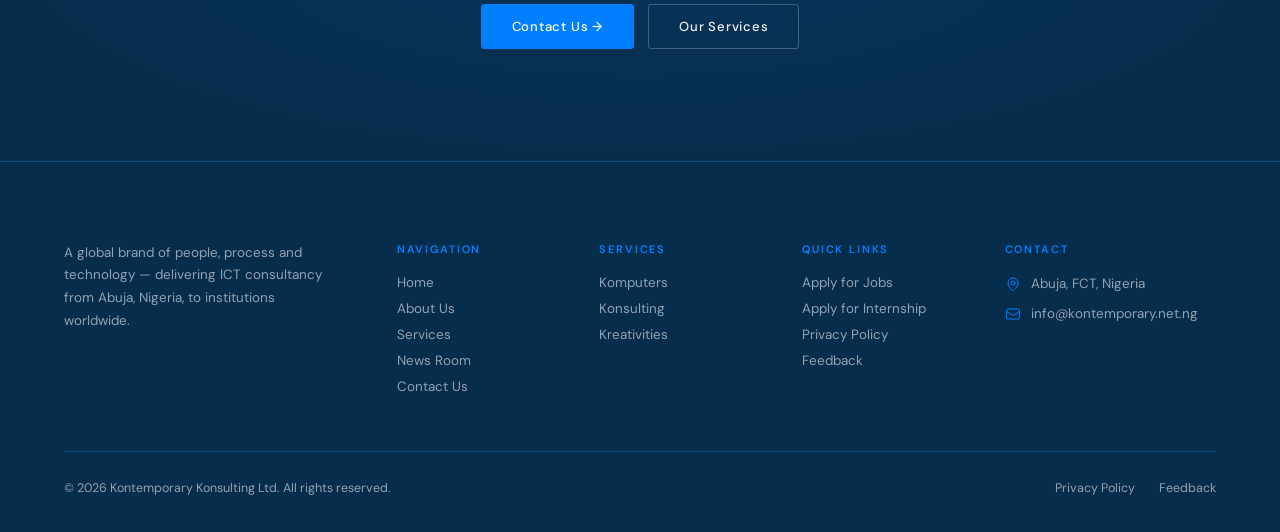
==== commit bd6e80db: "feat(loader): premium custom K loader across all 5 pages Replaces the basic SVG draw loader with a f" ====
--- a/about.html
+++ b/about.html
@@ -42,13 +42,34 @@
 </head>
 <body>
   <!-- ══ PRELOADER ══════════════════════════════════════════ -->
-  <div id="preloader">
-    <svg class="loader-k" viewBox="0 0 52 68" fill="none" xmlns="http://www.w3.org/2000/svg">
-      <path class="k-line k-line-1" d="M12 6 L12 62"/>
-      <path class="k-line k-line-2" d="M12 34 L46 6"/>
-      <path class="k-line k-line-3" d="M12 34 L46 62"/>
-    </svg>
-    <span class="loader-tag">Kontemporary Konsulting</span>
+  <div id="preloader" role="status" aria-label="Loading Kontemporary Konsulting">
+
+    <span class="pl-corner pl-corner--tl" aria-hidden="true"></span>
+    <span class="pl-corner pl-corner--tr" aria-hidden="true"></span>
+    <span class="pl-corner pl-corner--bl" aria-hidden="true"></span>
+    <span class="pl-corner pl-corner--br" aria-hidden="true"></span>
+
+    <div class="pl-k-wrap" aria-hidden="true">
+      <div class="pl-ring"></div>
+      <div class="pl-ring pl-ring--outer"></div>
+      <svg class="loader-k" viewBox="0 0 52 68" fill="none" xmlns="http://www.w3.org/2000/svg">
+        <path class="k-line k-line-1" d="M12 6 L12 62"/>
+        <path class="k-line k-line-2" d="M12 34 L46 6"/>
+        <path class="k-line k-line-3" d="M12 34 L46 62"/>
+      </svg>
+      <div class="pl-glow-burst" aria-hidden="true"></div>
+    </div>
+
+    <div class="pl-brand" aria-hidden="true">
+      <span class="pl-brand-a">KONTEMPORARY</span>
+      <span class="pl-brand-sep">&middot;</span>
+      <span class="pl-brand-b">KONSULTING</span>
+    </div>
+
+    <div class="pl-bar-track" aria-hidden="true">
+      <div class="pl-bar-fill"></div>
+    </div>
+
   </div>
   <a class="skip-nav" href="#main-content">Skip to main content</a>
 
--- a/css/style.css
+++ b/css/style.css
@@ -199,6 +199,20 @@
 .btn-outline-light:hover { border-color: var(--gold); color: var(--gold); }
 
 /* ── 6. PRELOADER ──────────────────────────────────────── */
+/* ════════════════════════════════════════════════════════════
+   PREMIUM K LOADER
+   Sequence (ms):  0 → corners slide in
+                  100 → rings begin pulsing
+                  180 → vertical stroke draws   (420ms)
+                  500 → upper diagonal draws    (380ms)
+                  780 → lower diagonal draws    (380ms)
+                  620 → brand label fades up
+                 1050 → glow burst fires
+                 1200 → progress bar completes
+                 1400 → preloader fades out
+   ════════════════════════════════════════════════════════════ */
+
+/* ── Base ──────────────────────────────────────────────────── */
 #preloader {
   position: fixed;
   inset: 0;
@@ -208,27 +222,130 @@
   flex-direction: column;
   align-items: center;
   justify-content: center;
-  transition: opacity 0.65s var(--ease-out), visibility 0.65s;
-}
-#preloader.done { opacity: 0; visibility: hidden; pointer-events: none; }
-
-/* Subtle dot-grid texture on preloader */
+  overflow: hidden;
+  transition: opacity 0.75s var(--ease-out), visibility 0.75s,
+              transform 0.75s var(--ease-out);
+}
+#preloader.done {
+  opacity: 0;
+  visibility: hidden;
+  pointer-events: none;
+  transform: scale(1.04);
+}
+
+/* Dot-grid background texture */
 #preloader::before {
   content: '';
   position: absolute;
   inset: 0;
-  background-image: radial-gradient(circle, rgba(255,255,255,0.04) 1px, transparent 1px);
+  background-image: radial-gradient(
+    circle, rgba(255,255,255,0.035) 1px, transparent 1px
+  );
   background-size: 38px 38px;
   pointer-events: none;
 }
 
+/* Radial vignette so corners fade to solid ink */
+#preloader::after {
+  content: '';
+  position: absolute;
+  inset: 0;
+  background: radial-gradient(
+    ellipse 70% 70% at 50% 50%,
+    transparent 30%,
+    rgba(7,45,77,0.55) 100%
+  );
+  pointer-events: none;
+}
+
+/* ── Corner brackets ───────────────────────────────────────── */
+.pl-corner {
+  position: absolute;
+  width: 32px;
+  height: 32px;
+  border-color: rgba(0,128,254,0.30);
+  border-style: solid;
+  opacity: 0;
+  animation: plCornerIn 0.35s cubic-bezier(0.0, 0.0, 0.2, 1) both;
+}
+.pl-corner--tl {
+  top: 28px; left: 28px;
+  border-width: 1px 0 0 1px;
+  animation-delay: 0.05s;
+}
+.pl-corner--tr {
+  top: 28px; right: 28px;
+  border-width: 1px 1px 0 0;
+  animation-delay: 0.10s;
+}
+.pl-corner--bl {
+  bottom: 28px; left: 28px;
+  border-width: 0 0 1px 1px;
+  animation-delay: 0.10s;
+}
+.pl-corner--br {
+  bottom: 28px; right: 28px;
+  border-width: 0 1px 1px 0;
+  animation-delay: 0.05s;
+}
+
+@keyframes plCornerIn {
+  from { opacity: 0; transform: scale(0.82); }
+  to   { opacity: 1; transform: scale(1); }
+}
+
+/* ── K wrap + rings ────────────────────────────────────────── */
+.pl-k-wrap {
+  position: relative;
+  width: 116px;
+  height: 116px;
+  display: flex;
+  align-items: center;
+  justify-content: center;
+  z-index: 1;
+}
+
+/* Inner ring */
+.pl-ring {
+  position: absolute;
+  width: 90px;
+  height: 90px;
+  border-radius: 50%;
+  border: 1px solid rgba(0,128,254,0.20);
+  animation: plRingBreath 2.8s cubic-bezier(0.4, 0, 0.6, 1) 0.1s infinite;
+}
+
+/* Outer ring (delayed phase) */
+.pl-ring--outer {
+  width: 112px;
+  height: 112px;
+  border-color: rgba(0,128,254,0.10);
+  animation: plRingBreath 2.8s cubic-bezier(0.4, 0, 0.6, 1) 0.6s infinite;
+}
+
+@keyframes plRingBreath {
+  0%, 100% { transform: scale(1);    opacity: 0.55; }
+  50%       { transform: scale(1.06); opacity: 1;    }
+}
+
+/* ── SVG K mark ────────────────────────────────────────────── */
 .loader-k {
-  width: 64px;
-  height: 82px;
+  width: 58px;
+  height: 76px;
   position: relative;
-  z-index: 1;
-  filter: drop-shadow(0 0 18px rgba(0,128,254,0.55));
-}
+  z-index: 2;
+  /* Glow builds as strokes complete — animated via step 4 */
+  filter: drop-shadow(0 0 12px rgba(0,128,254,0.45));
+  animation: plKGlowUp 0.45s cubic-bezier(0.0, 0.0, 0.2, 1) 1.05s both;
+}
+@keyframes plKGlowUp {
+  from { filter: drop-shadow(0 0 12px rgba(0,128,254,0.45)); }
+  50%  { filter: drop-shadow(0 0 36px rgba(0,128,254,1.0))
+                 drop-shadow(0 0 64px rgba(0,128,254,0.55)); }
+  to   { filter: drop-shadow(0 0 22px rgba(0,128,254,0.65)); }
+}
+
+/* ── Stroke draw animations ────────────────────────────────── */
 .k-line {
   fill: none;
   stroke: var(--gold);
@@ -236,32 +353,115 @@
   stroke-linecap: round;
   stroke-linejoin: round;
 }
+/* Vertical spine  (12,6)→(12,62): length ≈ 56 */
 .k-line-1 {
-  stroke-dasharray: 76;
-  stroke-dashoffset: 76;
-  animation: draw 0.45s var(--ease-out) 0.15s forwards;
-}
+  stroke-dasharray: 60;
+  stroke-dashoffset: 60;
+  animation: draw 0.42s cubic-bezier(0.0, 0.0, 0.2, 1) 0.18s forwards;
+}
+/* Upper arm  (12,34)→(46,6): length ≈ 44 */
 .k-line-2 {
-  stroke-dasharray: 62;
-  stroke-dashoffset: 62;
-  animation: draw 0.4s var(--ease-out) 0.48s forwards;
-}
+  stroke-dasharray: 48;
+  stroke-dashoffset: 48;
+  animation: draw 0.36s cubic-bezier(0.0, 0.0, 0.2, 1) 0.50s forwards;
+}
+/* Lower arm  (12,34)→(46,62): length ≈ 44 */
 .k-line-3 {
-  stroke-dasharray: 62;
-  stroke-dashoffset: 62;
-  animation: draw 0.4s var(--ease-out) 0.76s forwards;
-}
-.loader-tag {
-  margin-top: 28px;
-  font-size: 0.65rem;
-  letter-spacing: 0.26em;
-  text-transform: uppercase;
-  color: rgba(240,242,245,0.45);
+  stroke-dasharray: 48;
+  stroke-dashoffset: 48;
+  animation: draw 0.36s cubic-bezier(0.0, 0.0, 0.2, 1) 0.78s forwards;
+}
+
+/* ── Glow burst (fires once K is fully drawn) ──────────────── */
+.pl-glow-burst {
+  position: absolute;
+  inset: 0;
+  border-radius: 50%;
+  background: radial-gradient(circle,
+    rgba(0,128,254,0.28) 0%,
+    rgba(0,128,254,0.10) 40%,
+    transparent 70%
+  );
   opacity: 0;
+  transform: scale(0.5);
+  animation: plGlowBurst 0.7s cubic-bezier(0.0, 0.0, 0.2, 1) 1.05s both;
+  pointer-events: none;
+}
+@keyframes plGlowBurst {
+  0%   { opacity: 0;   transform: scale(0.5); }
+  35%  { opacity: 1;   transform: scale(1.2); }
+  100% { opacity: 0;   transform: scale(1.9); }
+}
+
+/* ── Brand label ───────────────────────────────────────────── */
+.pl-brand {
+  display: flex;
+  align-items: center;
+  gap: 9px;
+  margin-top: 24px;
   position: relative;
   z-index: 1;
-  animation: fadeUp 0.4s var(--ease-out) 0.55s forwards;
-}
+}
+.pl-brand-a,
+.pl-brand-b {
+  font-family: var(--font-body);
+  font-size: 0.58rem;
+  font-weight: 500;
+  letter-spacing: 0.28em;
+  text-transform: uppercase;
+  opacity: 0;
+  transform: translateY(5px);
+}
+.pl-brand-a {
+  color: rgba(240,242,245,0.85);
+  animation: fadeUp 0.4s cubic-bezier(0.0, 0.0, 0.2, 1) 0.62s both;
+}
+.pl-brand-sep {
+  color: var(--gold);
+  font-size: 0.75rem;
+  opacity: 0;
+  animation: plFadeIn 0.3s ease 0.78s both;
+}
+.pl-brand-b {
+  color: rgba(240,242,245,0.40);
+  animation: fadeUp 0.4s cubic-bezier(0.0, 0.0, 0.2, 1) 0.72s both;
+}
+
+@keyframes plFadeIn {
+  from { opacity: 0; }
+  to   { opacity: 1; }
+}
+
+/* ── Progress bar ──────────────────────────────────────────── */
+.pl-bar-track {
+  position: absolute;
+  bottom: 0;
+  left: 0;
+  right: 0;
+  height: 2px;
+  background: rgba(0,128,254,0.08);
+  overflow: hidden;
+  z-index: 2;
+}
+.pl-bar-fill {
+  height: 100%;
+  width: 0%;
+  background: linear-gradient(
+    90deg,
+    rgba(0,128,254,0.5) 0%,
+    var(--gold)         60%,
+    rgba(255,255,255,0.6) 100%
+  );
+  box-shadow: 0 0 10px rgba(0,128,254,0.6);
+  animation: plProgress 1.18s cubic-bezier(0.4, 0, 0.15, 1) 0.08s both;
+}
+@keyframes plProgress {
+  from { width: 0%; }
+  to   { width: 100%; }
+}
+
+/* Legacy class kept for any stray references */
+.loader-tag { display: none; }
 
 /* ── 7. NAVIGATION ─────────────────────────────────────── */
 #nav {
@@ -1237,7 +1437,6 @@
 /* ── 24. KEYFRAMES ──────────────────────────────────────── */
 @keyframes draw { to { stroke-dashoffset: 0; } }
 @keyframes fadeUp { to { opacity: 1; transform: translateY(0); } }
-.loader-tag { transform: translateY(6px); }
 
 @keyframes float {
   0%, 100% { transform: translateY(0) rotate(0deg); }
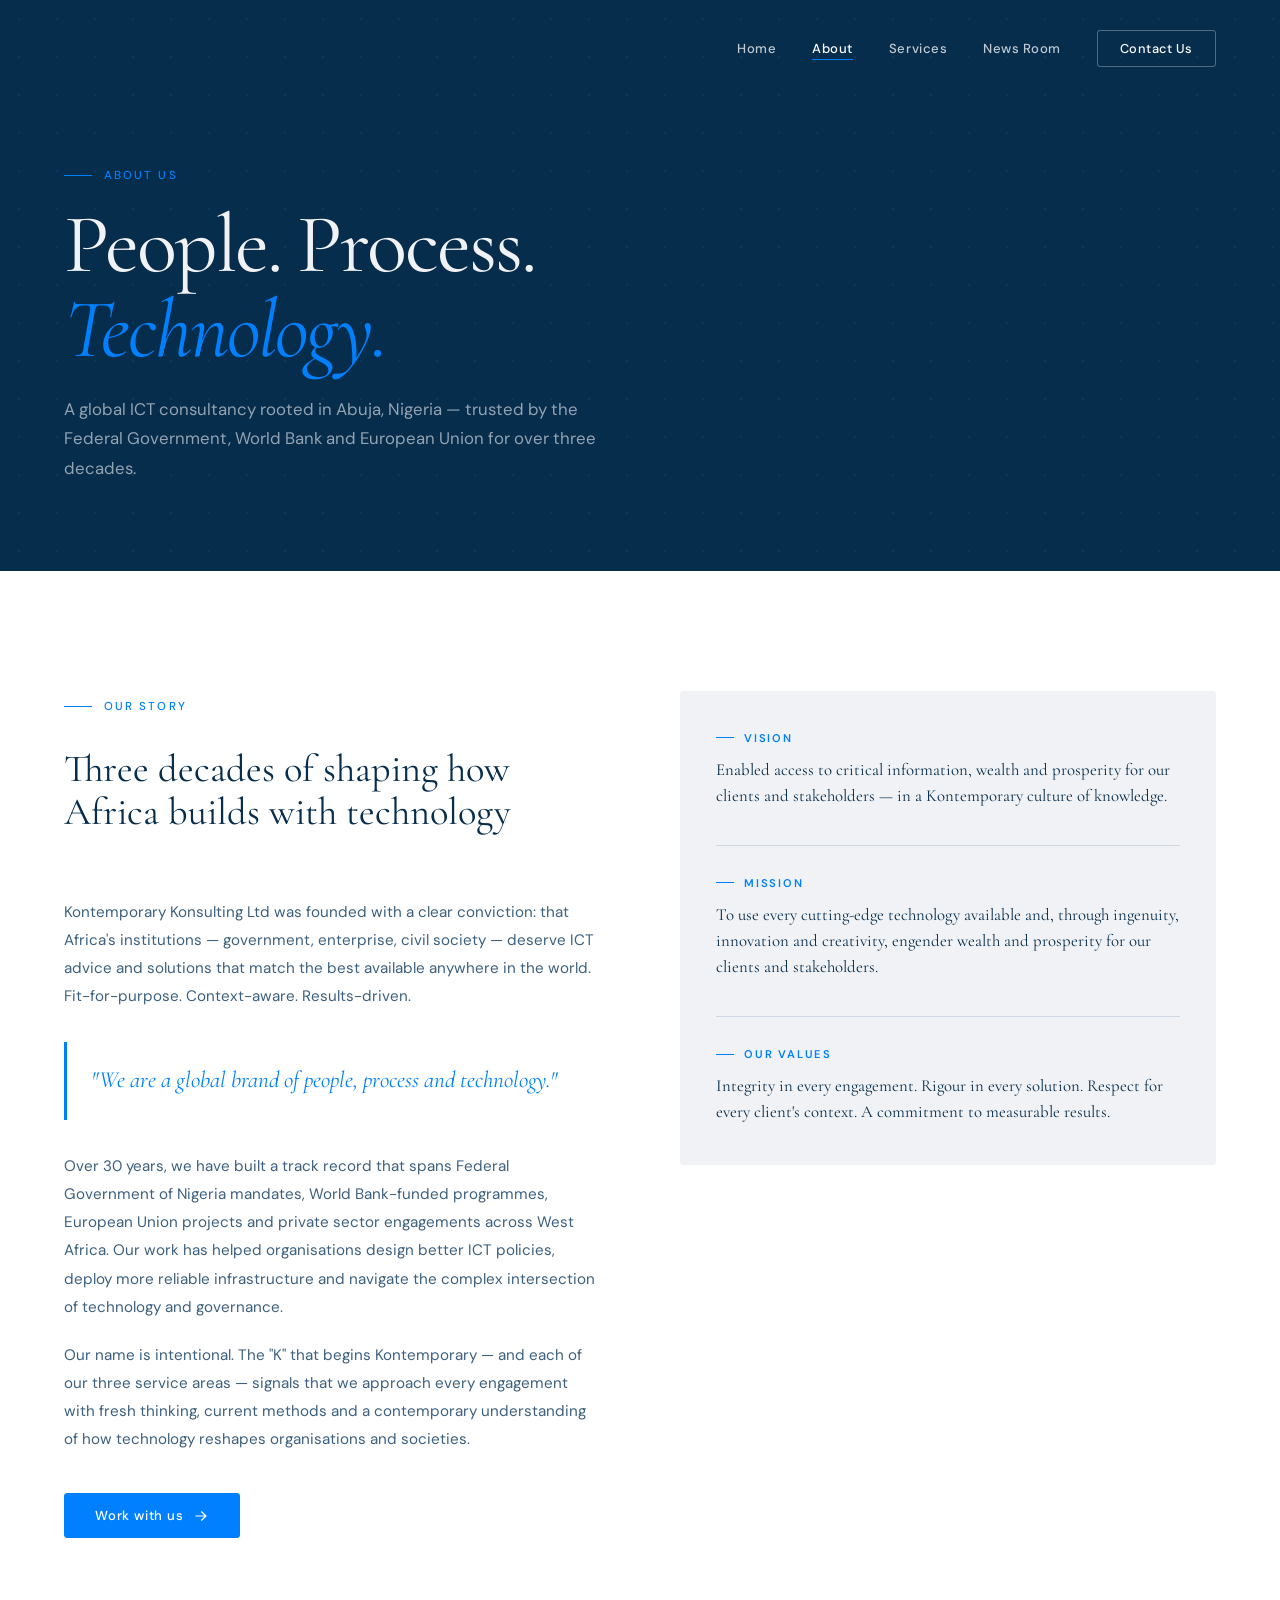
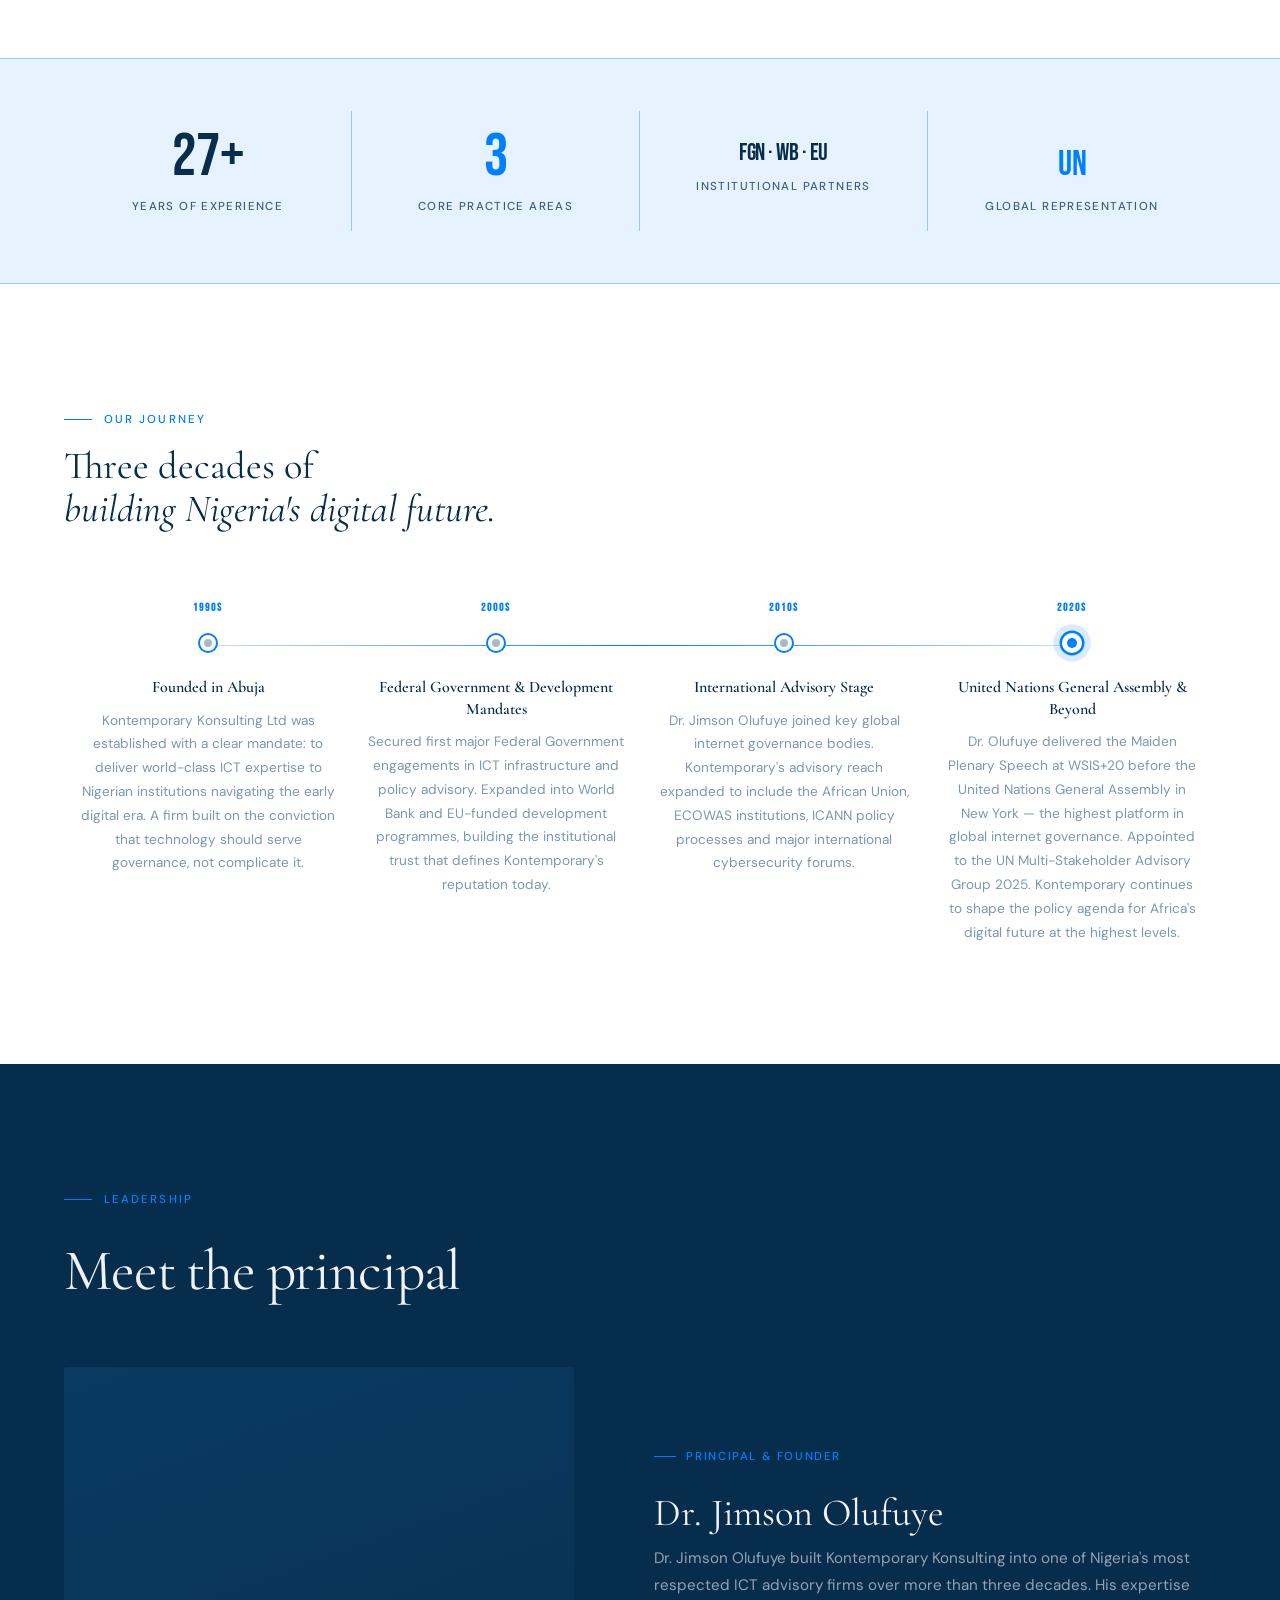
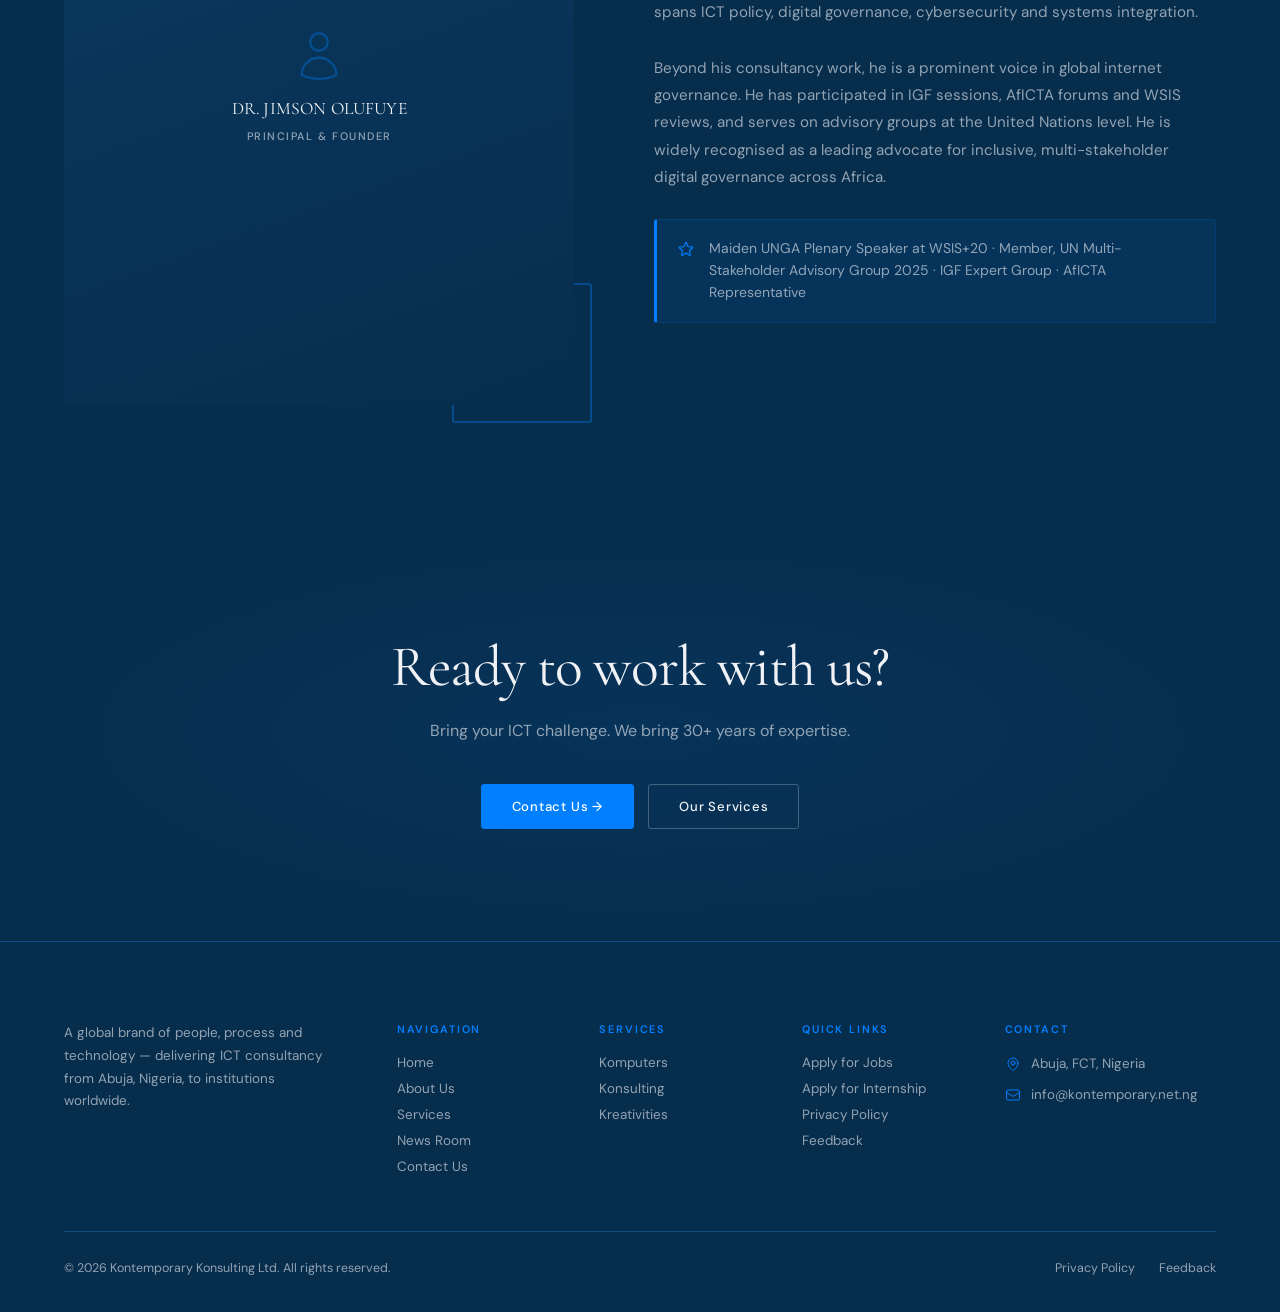
==== commit 88c987c1: "feat: testimonials, milestones timeline, Web3Forms, contact polish Homepage — Testimonials section (" ====
--- a/about.html
+++ b/about.html
@@ -204,6 +204,70 @@
     </div>
   </section>
 
+  <!-- ══ MILESTONES ═══════════════════════════════════════════ -->
+  <section class="section" aria-labelledby="milestones-title">
+    <div class="wrap">
+
+      <div class="section-head reveal">
+        <span class="eyebrow">Our Journey</span>
+        <h2 class="display-md" id="milestones-title">
+          Three decades of<br><em>building Nigeria's digital future.</em>
+        </h2>
+      </div>
+
+      <div class="milestones-track" role="list">
+
+        <div class="milestone reveal" role="listitem">
+          <div class="milestone-year" aria-hidden="true">1990s</div>
+          <div class="milestone-node-wrap" aria-hidden="true">
+            <div class="milestone-node"></div>
+            <div class="milestone-line"></div>
+          </div>
+          <div class="milestone-content">
+            <h3 class="milestone-title">Founded in Abuja</h3>
+            <p class="milestone-desc">Kontemporary Konsulting Ltd was established with a clear mandate: to deliver world-class ICT expertise to Nigerian institutions navigating the early digital era. A firm built on the conviction that technology should serve governance, not complicate it.</p>
+          </div>
+        </div>
+
+        <div class="milestone reveal reveal-d1" role="listitem">
+          <div class="milestone-year" aria-hidden="true">2000s</div>
+          <div class="milestone-node-wrap" aria-hidden="true">
+            <div class="milestone-node"></div>
+            <div class="milestone-line"></div>
+          </div>
+          <div class="milestone-content">
+            <h3 class="milestone-title">Federal Government &amp; Development Mandates</h3>
+            <p class="milestone-desc">Secured first major Federal Government engagements in ICT infrastructure and policy advisory. Expanded into World Bank and EU-funded development programmes, building the institutional trust that defines Kontemporary's reputation today.</p>
+          </div>
+        </div>
+
+        <div class="milestone reveal reveal-d2" role="listitem">
+          <div class="milestone-year" aria-hidden="true">2010s</div>
+          <div class="milestone-node-wrap" aria-hidden="true">
+            <div class="milestone-node"></div>
+            <div class="milestone-line"></div>
+          </div>
+          <div class="milestone-content">
+            <h3 class="milestone-title">International Advisory Stage</h3>
+            <p class="milestone-desc">Dr. Jimson Olufuye joined key global internet governance bodies. Kontemporary's advisory reach expanded to include the African Union, ECOWAS institutions, ICANN policy processes and major international cybersecurity forums.</p>
+          </div>
+        </div>
+
+        <div class="milestone reveal reveal-d3" role="listitem">
+          <div class="milestone-year" aria-hidden="true">2020s</div>
+          <div class="milestone-node-wrap" aria-hidden="true">
+            <div class="milestone-node milestone-node--active"></div>
+          </div>
+          <div class="milestone-content">
+            <h3 class="milestone-title">United Nations General Assembly &amp; Beyond</h3>
+            <p class="milestone-desc">Dr. Olufuye delivered the Maiden Plenary Speech at WSIS+20 before the United Nations General Assembly in New York — the highest platform in global internet governance. Appointed to the UN Multi-Stakeholder Advisory Group 2025. Kontemporary continues to shape the policy agenda for Africa's digital future at the highest levels.</p>
+          </div>
+        </div>
+
+      </div>
+    </div>
+  </section>
+
   <!-- ══ LEADERSHIP ══════════════════════════════════════════ -->
   <section class="section section--dark">
     <div class="wrap">
--- a/css/style.css
+++ b/css/style.css
@@ -1863,3 +1863,250 @@
 .map-static-link:hover > div {
   background: var(--gold-light) !important;
 }
+
+/* ════════════════════════════════════════════════════════════
+   TESTIMONIALS SECTION
+   ════════════════════════════════════════════════════════════ */
+.testimonials-grid {
+  display: grid;
+  grid-template-columns: repeat(3, 1fr);
+  gap: 28px;
+  margin-top: 56px;
+}
+@media (max-width: 900px) {
+  .testimonials-grid { grid-template-columns: 1fr; gap: 20px; }
+}
+
+.testimonial-card {
+  background: var(--white);
+  border: 1px solid var(--border);
+  border-radius: var(--radius);
+  padding: 40px 36px 36px;
+  position: relative;
+  display: flex;
+  flex-direction: column;
+  gap: 20px;
+  transition: box-shadow 0.25s var(--ease), border-color 0.25s var(--ease),
+              transform 0.25s var(--ease);
+}
+.testimonial-card:hover {
+  box-shadow: 0 12px 40px rgba(7,45,77,0.10);
+  border-color: var(--border-mid);
+  transform: translateY(-3px);
+}
+
+/* Big opening quotation mark */
+.testimonial-mark {
+  font-family: var(--font-display);
+  font-size: 5rem;
+  line-height: 0.7;
+  color: var(--gold);
+  opacity: 0.5;
+  display: block;
+  user-select: none;
+  pointer-events: none;
+}
+
+.testimonial-text {
+  font-family: var(--font-display);
+  font-style: italic;
+  font-size: clamp(1rem, 1.15vw, 1.1rem);
+  line-height: 1.75;
+  color: var(--text-primary);
+  flex: 1;
+  margin: 0;
+  border: none;
+  padding: 0;
+}
+
+.testimonial-source {
+  display: flex;
+  flex-direction: column;
+  gap: 4px;
+}
+.testimonial-rule {
+  width: 32px;
+  height: 1px;
+  background: var(--gold);
+  margin-bottom: 12px;
+  opacity: 0.6;
+}
+.testimonial-role {
+  font-size: 0.78rem;
+  font-weight: 600;
+  letter-spacing: 0.06em;
+  color: var(--text-primary);
+  text-transform: uppercase;
+}
+.testimonial-org {
+  font-size: 0.78rem;
+  color: var(--text-muted);
+  letter-spacing: 0.02em;
+}
+
+
+/* ════════════════════════════════════════════════════════════
+   MILESTONES TIMELINE  (about page)
+   ════════════════════════════════════════════════════════════ */
+.milestones-track {
+  margin-top: 64px;
+  position: relative;
+  display: grid;
+  grid-template-columns: repeat(4, 1fr);
+  gap: 0;
+}
+
+/* Horizontal connector line behind nodes */
+.milestones-track::before {
+  content: '';
+  position: absolute;
+  top: calc(40px + 10px); /* aligns with node centre */
+  left: calc(12.5% + 10px);
+  right: calc(12.5% + 10px);
+  height: 1px;
+  background: linear-gradient(
+    90deg,
+    var(--border) 0%,
+    var(--gold) 50%,
+    var(--border) 100%
+  );
+  z-index: 0;
+}
+
+.milestone {
+  display: flex;
+  flex-direction: column;
+  align-items: center;
+  text-align: center;
+  padding: 0 16px;
+  position: relative;
+  z-index: 1;
+}
+
+.milestone-year {
+  font-family: var(--font-stat);
+  font-size: 0.68rem;
+  font-weight: 700;
+  letter-spacing: 0.18em;
+  text-transform: uppercase;
+  color: var(--gold);
+  margin-bottom: 14px;
+  height: 24px;
+  display: flex;
+  align-items: center;
+}
+
+.milestone-node-wrap {
+  position: relative;
+  display: flex;
+  flex-direction: column;
+  align-items: center;
+}
+
+.milestone-node {
+  width: 20px;
+  height: 20px;
+  border-radius: 50%;
+  border: 2px solid var(--gold);
+  background: var(--white);
+  position: relative;
+  z-index: 2;
+  transition: transform 0.3s var(--ease), box-shadow 0.3s var(--ease);
+}
+.milestone-node::after {
+  content: '';
+  position: absolute;
+  inset: 4px;
+  border-radius: 50%;
+  background: var(--border-mid);
+  transition: background 0.3s var(--ease);
+}
+.milestone-node--active,
+.milestone:hover .milestone-node {
+  transform: scale(1.25);
+  box-shadow: 0 0 0 5px rgba(0,128,254,0.15);
+}
+.milestone-node--active::after,
+.milestone:hover .milestone-node::after {
+  background: var(--gold);
+}
+
+.milestone-content {
+  margin-top: 24px;
+}
+.milestone-title {
+  font-family: var(--font-display);
+  font-size: clamp(1rem, 1.2vw, 1.15rem);
+  font-weight: 600;
+  color: var(--text-primary);
+  margin: 0 0 10px;
+  line-height: 1.35;
+}
+.milestone-desc {
+  font-size: 0.85rem;
+  line-height: 1.75;
+  color: var(--text-muted);
+  margin: 0;
+}
+
+/* Mobile: vertical stack */
+@media (max-width: 860px) {
+  .milestones-track {
+    grid-template-columns: 1fr;
+    gap: 0;
+  }
+  .milestones-track::before {
+    top: calc(24px + 10px);
+    left: 28px;
+    right: auto;
+    width: 1px;
+    height: calc(100% - 48px);
+    background: linear-gradient(180deg, var(--border) 0%, var(--gold) 50%, var(--border) 100%);
+  }
+  .milestone {
+    flex-direction: row;
+    text-align: left;
+    align-items: flex-start;
+    gap: 20px;
+    padding: 0 0 40px 0;
+  }
+  .milestone-year {
+    writing-mode: horizontal-tb;
+    min-width: 48px;
+    height: auto;
+    padding-top: 2px;
+  }
+  .milestone-node-wrap {
+    flex-direction: row;
+    padding-top: 2px;
+  }
+  .milestone-content {
+    margin-top: 0;
+    flex: 1;
+  }
+}
+
+
+/* ════════════════════════════════════════════════════════════
+   CONTACT PAGE — polish additions
+   ════════════════════════════════════════════════════════════ */
+
+/* Form status messages */
+.form-status-msg {
+  font-size: 0.85rem;
+  padding: 12px 16px;
+  border-radius: 6px;
+  line-height: 1.5;
+  display: none;
+}
+.form-status-msg:not(:empty) { display: block; }
+.form-status-msg.success {
+  background: #f0fdf4;
+  color: #166534;
+  border: 1px solid #bbf7d0;
+}
+.form-status-msg.error {
+  background: #fff1f2;
+  color: #9f1239;
+  border: 1px solid #fecdd3;
+}
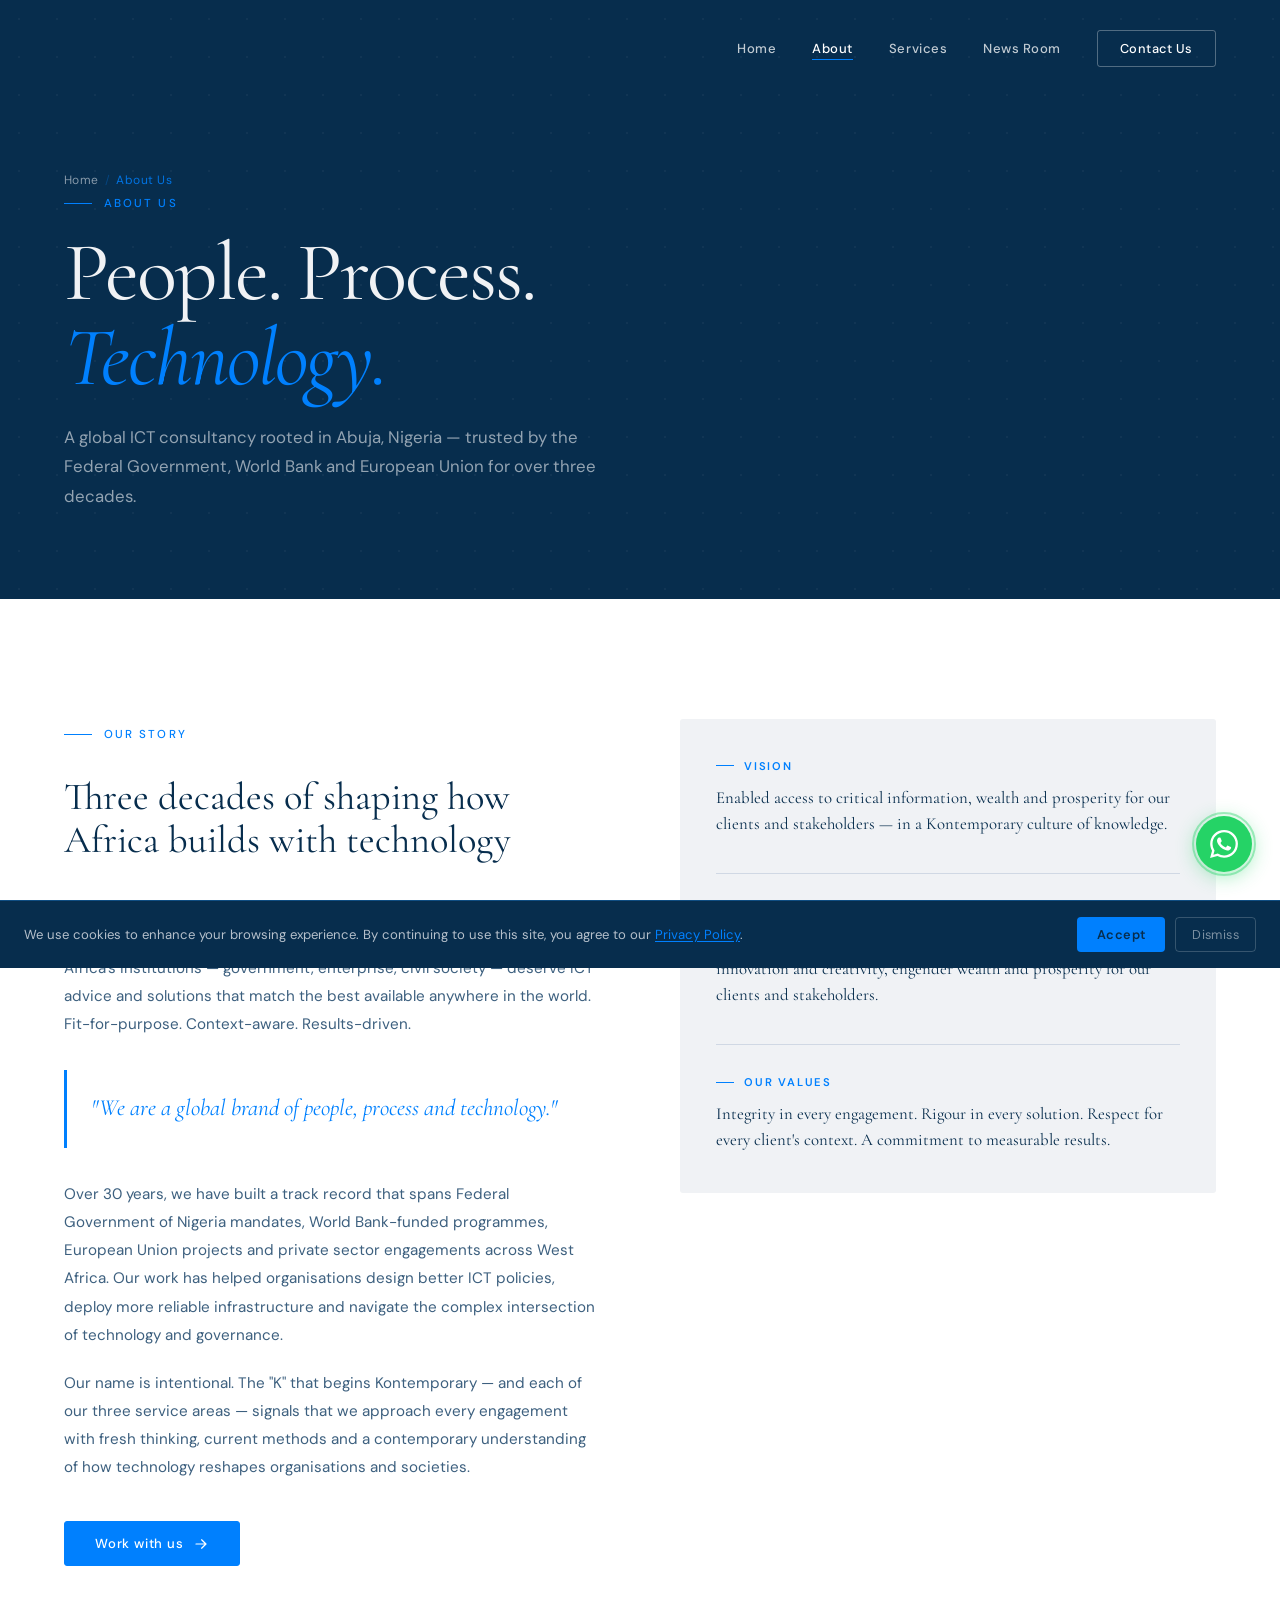
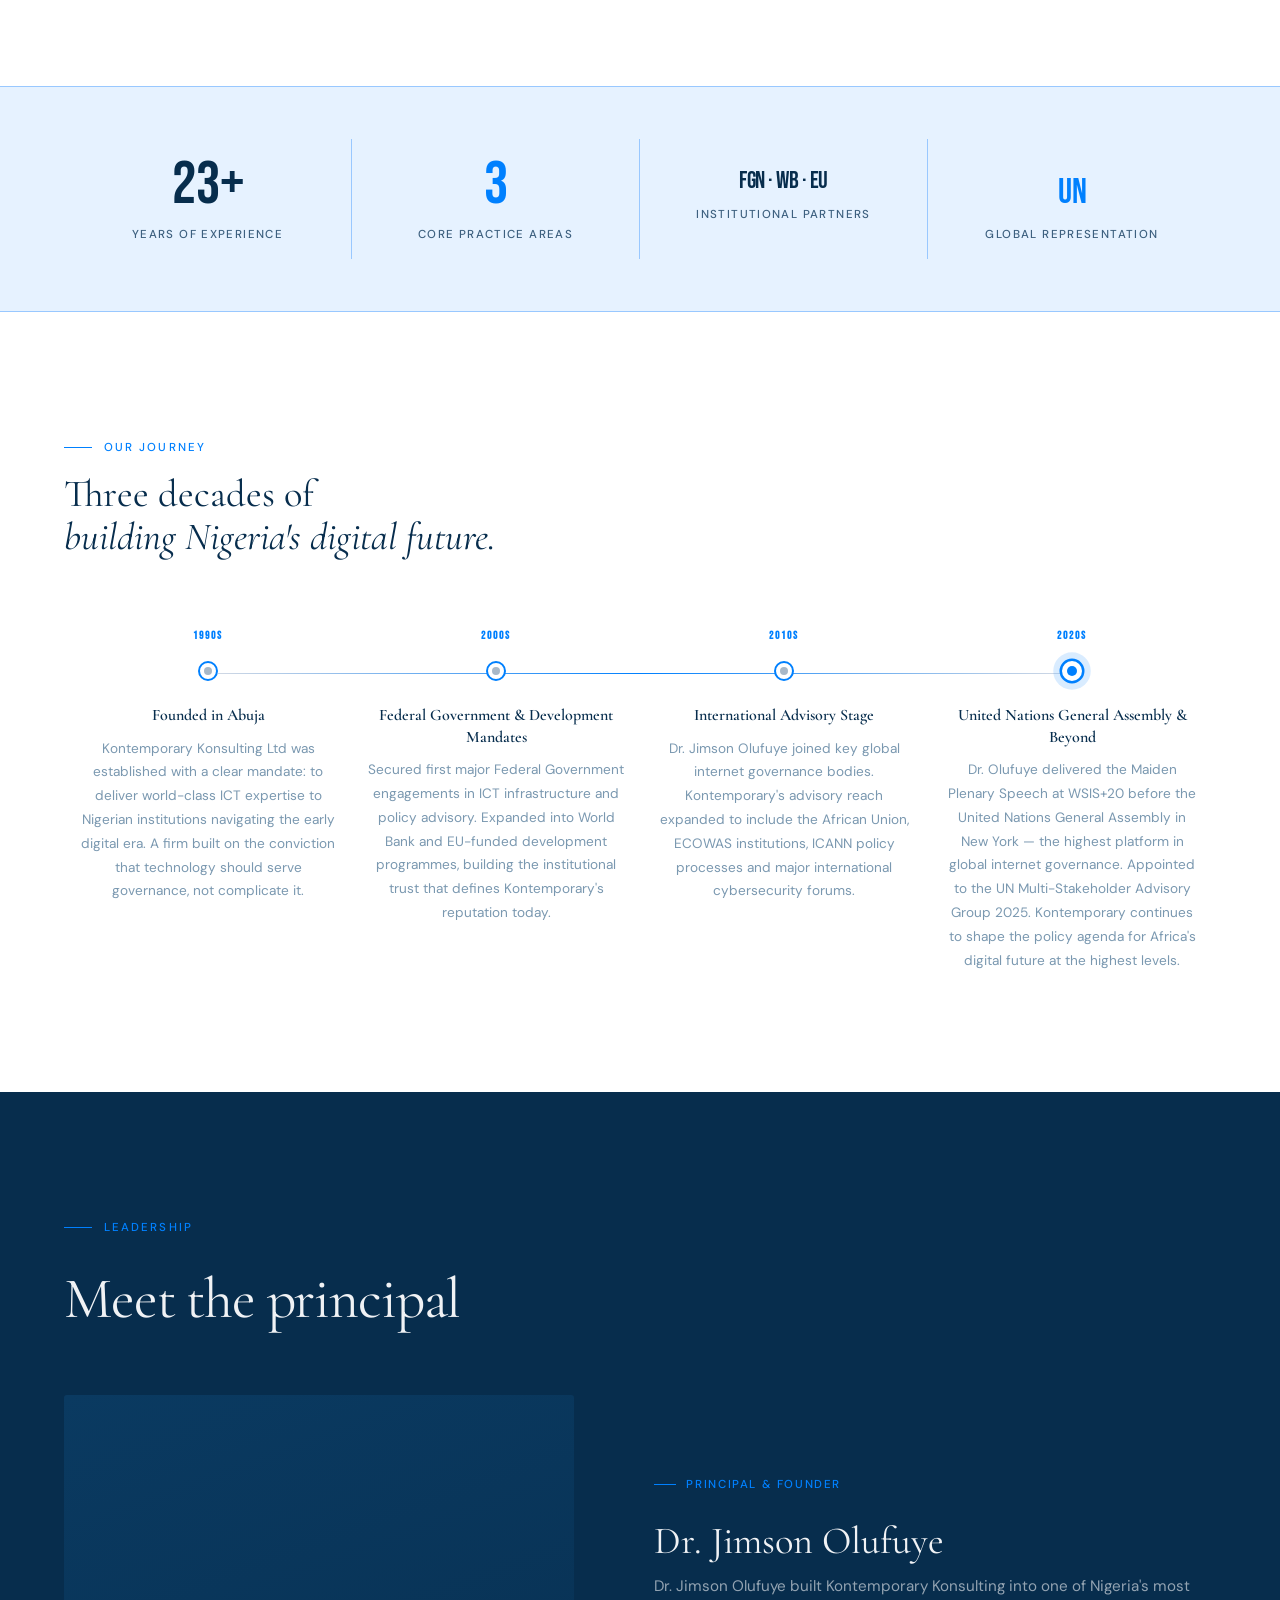
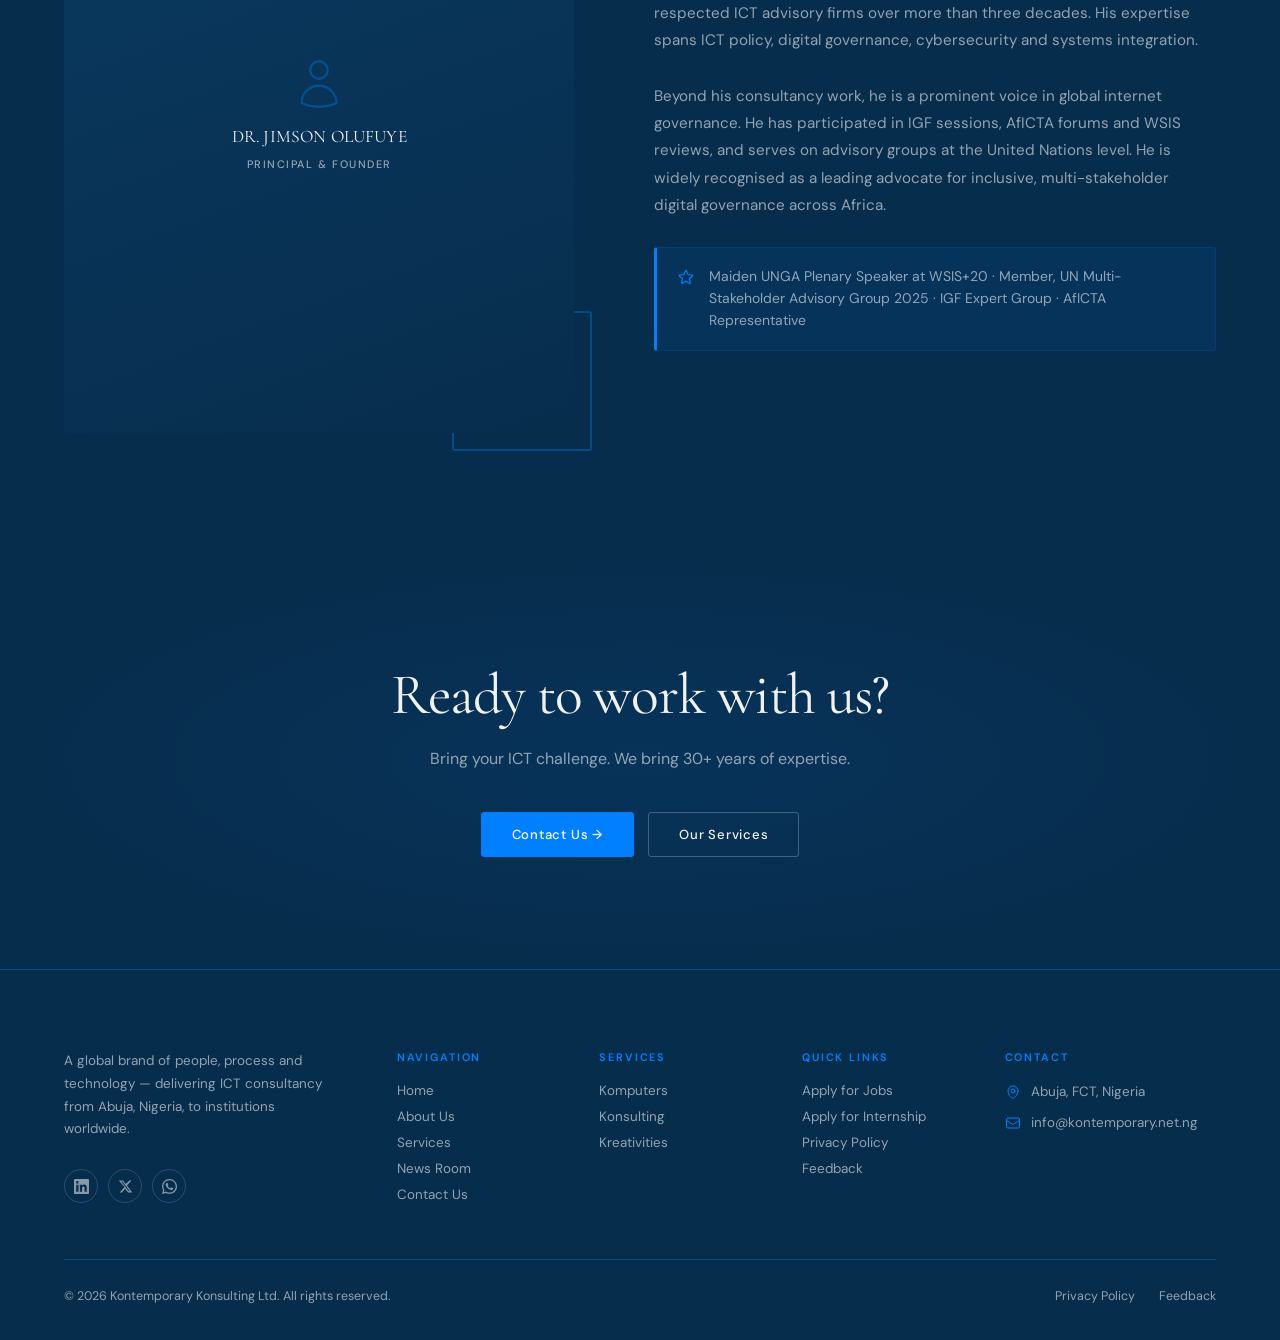
==== commit 352b5d96: "feat: 404 page, sitemap, WhatsApp float, cookie banner, social links, breadcrumbs New files: - 404.h" ====
--- a/about.html
+++ b/about.html
@@ -39,6 +39,16 @@
   <link rel="preconnect" href="https://fonts.gstatic.com" crossorigin>
   <link rel="stylesheet" href="https://fonts.googleapis.com/css2?family=Cormorant+Garamond:ital,wght@0,300;0,400;0,500;0,600;1,300;1,400&family=DM+Sans:opsz,wght@9..40,300;9..40,400;9..40,500;9..40,600&family=Bebas+Neue&display=swap">
   <link rel="stylesheet" href="css/style.css">
+  <script type="application/ld+json">
+  {
+    "@context": "https://schema.org",
+    "@type": "BreadcrumbList",
+    "itemListElement": [
+      {"@type": "ListItem", "position": 1, "name": "Home",        "item": "https://kontemporary.net.ng/"},
+      {"@type": "ListItem", "position": 2, "name": "About Us", "item": "https://kontemporary.net.ng/about"}
+    ]
+  }
+  </script>
 </head>
 <body>
   <!-- ══ PRELOADER ══════════════════════════════════════════ -->
@@ -107,7 +117,13 @@
   <!-- ══ PAGE HERO ══════════════════════════════════════════ -->
   <section class="page-hero">
     <div class="wrap page-hero-inner">
-      <span class="eyebrow reveal">About Us</span>
+      <nav class="breadcrumb" aria-label="Breadcrumb">
+        <ol>
+          <li><a href="index.html">Home</a></li>
+          <li aria-current="page">About Us</li>
+        </ol>
+      </nav>
+            <span class="eyebrow reveal">About Us</span>
       <h1 class="display-xl page-hero-title reveal reveal-d1">
         People. Process.<br><em style="font-style:italic; color:var(--gold);">Technology.</em>
       </h1>
@@ -331,6 +347,17 @@
           <img src="https://kontemporary.net.ng/images/picture1.png" alt="Kontemporary Konsulting" class="footer-logo"
                onerror="this.style.display='none'">
           <p class="footer-about">A global brand of people, process and technology — delivering ICT consultancy from Abuja, Nigeria, to institutions worldwide.</p>
+          <div class="footer-social" aria-label="Social media links">
+            <a href="https://www.linkedin.com/company/kontemporary-konsulting-ltd" target="_blank" rel="noopener noreferrer" class="footer-social-link" aria-label="LinkedIn">
+              <svg viewBox="0 0 24 24" fill="currentColor" aria-hidden="true"><path d="M20.447 20.452h-3.554v-5.569c0-1.328-.027-3.037-1.852-3.037-1.853 0-2.136 1.445-2.136 2.939v5.667H9.351V9h3.414v1.561h.046c.477-.9 1.637-1.85 3.37-1.85 3.601 0 4.267 2.37 4.267 5.455v6.286zM5.337 7.433a2.062 2.062 0 01-2.063-2.065 2.064 2.064 0 112.063 2.065zm1.782 13.019H3.555V9h3.564v11.452zM22.225 0H1.771C.792 0 0 .774 0 1.729v20.542C0 23.227.792 24 1.771 24h20.451C23.2 24 24 23.227 24 22.271V1.729C24 .774 23.2 0 22.222 0h.003z"/></svg>
+            </a>
+            <a href="https://twitter.com/KontemporaryKL" target="_blank" rel="noopener noreferrer" class="footer-social-link" aria-label="Twitter / X">
+              <svg viewBox="0 0 24 24" fill="currentColor" aria-hidden="true"><path d="M18.244 2.25h3.308l-7.227 8.26 8.502 11.24H16.17l-4.714-6.231-5.401 6.231H2.744l7.73-8.835L1.254 2.25H8.08l4.253 5.622zm-1.161 17.52h1.833L7.084 4.126H5.117z"/></svg>
+            </a>
+            <a href="https://wa.me/2348033000000" target="_blank" rel="noopener noreferrer" class="footer-social-link" aria-label="WhatsApp">
+              <svg viewBox="0 0 24 24" fill="currentColor" aria-hidden="true"><path d="M17.472 14.382c-.297-.149-1.758-.867-2.03-.967-.273-.099-.471-.148-.67.15-.197.297-.767.966-.94 1.164-.173.199-.347.223-.644.075-.297-.15-1.255-.463-2.39-1.475-.883-.788-1.48-1.761-1.653-2.059-.173-.297-.018-.458.13-.606.134-.133.298-.347.446-.52.149-.174.198-.298.298-.497.099-.198.05-.371-.025-.52-.075-.149-.669-1.612-.916-2.207-.242-.579-.487-.5-.669-.51-.173-.008-.371-.01-.57-.01-.198 0-.52.074-.792.372-.272.297-1.04 1.016-1.04 2.479 0 1.462 1.065 2.875 1.213 3.074.149.198 2.096 3.2 5.077 4.487.709.306 1.262.489 1.694.625.712.227 1.36.195 1.871.118.571-.085 1.758-.719 2.006-1.413.248-.694.248-1.289.173-1.413-.074-.124-.272-.198-.57-.347m-5.421 7.403h-.004a9.87 9.87 0 01-5.031-1.378l-.361-.214-3.741.982.998-3.648-.235-.374a9.86 9.86 0 01-1.51-5.26c.001-5.45 4.436-9.884 9.888-9.884 2.64 0 5.122 1.03 6.988 2.898a9.825 9.825 0 012.893 6.994c-.003 5.45-4.437 9.884-9.885 9.884m8.413-18.297A11.815 11.815 0 0012.05 0C5.495 0 .16 5.335.157 11.892c0 2.096.547 4.142 1.588 5.945L.057 24l6.305-1.654a11.882 11.882 0 005.683 1.448h.005c6.554 0 11.89-5.335 11.893-11.893a11.821 11.821 0 00-3.48-8.413z"/></svg>
+            </a>
+          </div>
         </div>
         <div>
           <p class="footer-col-title">Navigation</p>
@@ -386,5 +413,25 @@
   <button class="scroll-top" id="scrollTop" aria-label="Back to top" title="Back to top">
     <svg viewBox="0 0 24 24" fill="none" stroke="currentColor" stroke-width="2.5" stroke-linecap="round" stroke-linejoin="round"><polyline points="18 15 12 9 6 15"/></svg>
   </button>
+
+  <!-- ══ WHATSAPP FLOAT ════════════════════════════════════════ -->
+  <a href="https://wa.me/2348033000000?text=Hello%2C%20I%20found%20Kontemporary%20Konsulting%20online%20and%20would%20like%20to%20enquire%20about%20your%20services."
+     class="wa-float" target="_blank" rel="noopener noreferrer"
+     aria-label="Chat with us on WhatsApp">
+    <svg class="wa-float-icon" viewBox="0 0 24 24" fill="currentColor" aria-hidden="true"><path d="M17.472 14.382c-.297-.149-1.758-.867-2.03-.967-.273-.099-.471-.148-.67.15-.197.297-.767.966-.94 1.164-.173.199-.347.223-.644.075-.297-.15-1.255-.463-2.39-1.475-.883-.788-1.48-1.761-1.653-2.059-.173-.297-.018-.458.13-.606.134-.133.298-.347.446-.52.149-.174.198-.298.298-.497.099-.198.05-.371-.025-.52-.075-.149-.669-1.612-.916-2.207-.242-.579-.487-.5-.669-.51-.173-.008-.371-.01-.57-.01-.198 0-.52.074-.792.372-.272.297-1.04 1.016-1.04 2.479 0 1.462 1.065 2.875 1.213 3.074.149.198 2.096 3.2 5.077 4.487.709.306 1.262.489 1.694.625.712.227 1.36.195 1.871.118.571-.085 1.758-.719 2.006-1.413.248-.694.248-1.289.173-1.413-.074-.124-.272-.198-.57-.347m-5.421 7.403h-.004a9.87 9.87 0 01-5.031-1.378l-.361-.214-3.741.982.998-3.648-.235-.374a9.86 9.86 0 01-1.51-5.26c.001-5.45 4.436-9.884 9.888-9.884 2.64 0 5.122 1.03 6.988 2.898a9.825 9.825 0 012.893 6.994c-.003 5.45-4.437 9.884-9.885 9.884m8.413-18.297A11.815 11.815 0 0012.05 0C5.495 0 .16 5.335.157 11.892c0 2.096.547 4.142 1.588 5.945L.057 24l6.305-1.654a11.882 11.882 0 005.683 1.448h.005c6.554 0 11.89-5.335 11.893-11.893a11.821 11.821 0 00-3.48-8.413z"/></svg>
+    <span class="wa-float-tooltip">Chat on WhatsApp</span>
+  </a>
+
+  <!-- ══ COOKIE BANNER ══════════════════════════════════════════ -->
+  <div id="cookie-banner" class="cookie-banner" role="alertdialog" aria-labelledby="cookie-msg">
+    <p id="cookie-msg" class="cookie-msg">
+      We use cookies to enhance your browsing experience. By continuing to use this site, you agree to our
+      <a href="https://kontemporary.net.ng/index.php/privacy-policy" target="_blank" rel="noopener">Privacy Policy</a>.
+    </p>
+    <div class="cookie-actions">
+      <button class="cookie-accept" id="cookie-accept">Accept</button>
+      <button class="cookie-dismiss" id="cookie-dismiss">Dismiss</button>
+    </div>
+  </div>
 </body>
 </html>
--- a/css/style.css
+++ b/css/style.css
@@ -2110,3 +2110,273 @@
   color: #9f1239;
   border: 1px solid #fecdd3;
 }
+
+/* ════════════════════════════════════════════════════════════
+   WHATSAPP FLOAT BUTTON
+   ════════════════════════════════════════════════════════════ */
+.wa-float {
+  position: fixed;
+  bottom: 28px;
+  right: 28px;
+  z-index: 9000;
+  width: 56px;
+  height: 56px;
+  border-radius: 50%;
+  background: #25D366;
+  color: #fff;
+  display: flex;
+  align-items: center;
+  justify-content: center;
+  box-shadow: 0 4px 20px rgba(37,211,102,0.45);
+  transition: transform 0.25s var(--ease), box-shadow 0.25s var(--ease);
+  text-decoration: none;
+  animation: waEntrance 0.5s cubic-bezier(0.34,1.56,0.64,1) 2.2s both;
+}
+.wa-float:hover, .wa-float:focus-visible {
+  transform: scale(1.1);
+  box-shadow: 0 6px 28px rgba(37,211,102,0.6);
+  outline: none;
+}
+.wa-float:focus-visible { outline: 3px solid #25D366; outline-offset: 3px; }
+.wa-float-icon { width: 28px; height: 28px; flex-shrink: 0; }
+/* Pulse ring */
+.wa-float::before {
+  content: '';
+  position: absolute;
+  inset: -4px;
+  border-radius: 50%;
+  border: 2px solid rgba(37,211,102,0.4);
+  animation: waPulse 2.5s ease-out 3s infinite;
+}
+/* Tooltip */
+.wa-float-tooltip {
+  position: absolute;
+  right: 64px;
+  background: var(--ink);
+  color: var(--white);
+  font-size: 0.72rem;
+  font-weight: 500;
+  letter-spacing: 0.03em;
+  white-space: nowrap;
+  padding: 6px 12px;
+  border-radius: 6px;
+  pointer-events: none;
+  opacity: 0;
+  transform: translateX(6px);
+  transition: opacity 0.2s var(--ease), transform 0.2s var(--ease);
+}
+.wa-float-tooltip::after {
+  content: '';
+  position: absolute;
+  right: -5px;
+  top: 50%;
+  transform: translateY(-50%);
+  border: 5px solid transparent;
+  border-right: 0;
+  border-left-color: var(--ink);
+}
+.wa-float:hover .wa-float-tooltip,
+.wa-float:focus-visible .wa-float-tooltip {
+  opacity: 1;
+  transform: translateX(0);
+}
+@keyframes waEntrance {
+  from { opacity: 0; transform: scale(0); }
+  to   { opacity: 1; transform: scale(1); }
+}
+@keyframes waPulse {
+  0%   { transform: scale(1);   opacity: 0.8; }
+  70%  { transform: scale(1.5); opacity: 0;   }
+  100% { transform: scale(1.5); opacity: 0;   }
+}
+@media (prefers-reduced-motion: reduce) {
+  .wa-float::before { animation: none; }
+  .wa-float { animation: none; }
+}
+@media (max-width: 480px) {
+  .wa-float { bottom: 20px; right: 16px; width: 50px; height: 50px; }
+}
+
+
+/* ════════════════════════════════════════════════════════════
+   COOKIE CONSENT BANNER
+   ════════════════════════════════════════════════════════════ */
+.cookie-banner {
+  position: fixed;
+  bottom: 0;
+  left: 0;
+  right: 0;
+  z-index: 8500;
+  background: var(--ink);
+  border-top: 1px solid var(--ink-border);
+  padding: 16px 24px;
+  display: flex;
+  align-items: center;
+  justify-content: space-between;
+  gap: 20px;
+  flex-wrap: wrap;
+  transform: translateY(100%);
+  transition: transform 0.4s var(--ease-out);
+}
+.cookie-banner.visible { transform: translateY(0); }
+.cookie-banner.hidden  { display: none; }
+.cookie-msg {
+  font-size: 0.82rem;
+  color: rgba(240,242,245,0.75);
+  margin: 0;
+  line-height: 1.6;
+  flex: 1;
+  min-width: 220px;
+}
+.cookie-msg a {
+  color: var(--gold);
+  text-decoration: underline;
+  text-underline-offset: 2px;
+}
+.cookie-actions {
+  display: flex;
+  gap: 10px;
+  flex-shrink: 0;
+}
+.cookie-accept {
+  background: var(--gold);
+  color: var(--ink);
+  border: none;
+  padding: 8px 20px;
+  border-radius: 4px;
+  font-size: 0.8rem;
+  font-weight: 600;
+  cursor: pointer;
+  transition: opacity 0.2s;
+  letter-spacing: 0.03em;
+}
+.cookie-accept:hover { opacity: 0.88; }
+.cookie-dismiss {
+  background: transparent;
+  color: rgba(240,242,245,0.5);
+  border: 1px solid rgba(240,242,245,0.2);
+  padding: 8px 16px;
+  border-radius: 4px;
+  font-size: 0.8rem;
+  cursor: pointer;
+  transition: color 0.2s, border-color 0.2s;
+  letter-spacing: 0.03em;
+}
+.cookie-dismiss:hover { color: rgba(240,242,245,0.9); border-color: rgba(240,242,245,0.5); }
+@media (max-width: 520px) {
+  .cookie-banner { flex-direction: column; align-items: flex-start; }
+  .cookie-actions { width: 100%; }
+  .cookie-accept, .cookie-dismiss { flex: 1; text-align: center; }
+}
+
+
+/* ════════════════════════════════════════════════════════════
+   FOOTER SOCIAL LINKS
+   ════════════════════════════════════════════════════════════ */
+.footer-social {
+  display: flex;
+  gap: 10px;
+  margin-top: 20px;
+}
+.footer-social-link {
+  width: 34px;
+  height: 34px;
+  border-radius: 50%;
+  border: 1px solid rgba(255,255,255,0.15);
+  display: flex;
+  align-items: center;
+  justify-content: center;
+  color: rgba(240,242,245,0.55);
+  transition: color 0.2s var(--ease), border-color 0.2s var(--ease),
+              background 0.2s var(--ease), transform 0.2s var(--ease);
+  text-decoration: none;
+}
+.footer-social-link:hover, .footer-social-link:focus-visible {
+  color: var(--white);
+  border-color: var(--gold);
+  background: rgba(0,128,254,0.12);
+  transform: translateY(-2px);
+  outline: none;
+}
+.footer-social-link svg { width: 15px; height: 15px; flex-shrink: 0; }
+
+
+/* ════════════════════════════════════════════════════════════
+   BREADCRUMBS
+   ════════════════════════════════════════════════════════════ */
+.breadcrumb {
+  padding: 12px 0 0;
+}
+.breadcrumb ol {
+  list-style: none;
+  margin: 0;
+  padding: 0;
+  display: flex;
+  align-items: center;
+  gap: 6px;
+  flex-wrap: wrap;
+}
+.breadcrumb li {
+  display: flex;
+  align-items: center;
+  gap: 6px;
+  font-size: 0.75rem;
+  color: rgba(240,242,245,0.45);
+  letter-spacing: 0.04em;
+}
+.breadcrumb li + li::before {
+  content: '/';
+  opacity: 0.35;
+}
+.breadcrumb li a {
+  color: rgba(240,242,245,0.55);
+  text-decoration: none;
+  transition: color 0.15s;
+}
+.breadcrumb li a:hover { color: var(--gold); }
+.breadcrumb li[aria-current="page"] { color: var(--gold); opacity: 0.85; }
+
+
+/* ════════════════════════════════════════════════════════════
+   404 PAGE
+   ════════════════════════════════════════════════════════════ */
+.not-found {
+  min-height: 70vh;
+  display: flex;
+  flex-direction: column;
+  align-items: center;
+  justify-content: center;
+  text-align: center;
+  padding: 80px 24px;
+}
+.not-found-code {
+  font-family: var(--font-stat);
+  font-size: clamp(6rem, 15vw, 10rem);
+  font-weight: 800;
+  line-height: 1;
+  color: transparent;
+  -webkit-text-stroke: 1px var(--border-mid);
+  letter-spacing: -0.04em;
+  margin: 0 0 8px;
+  user-select: none;
+}
+.not-found-title {
+  font-family: var(--font-display);
+  font-size: clamp(1.4rem, 3vw, 2rem);
+  font-weight: 600;
+  color: var(--text-primary);
+  margin: 0 0 16px;
+}
+.not-found-desc {
+  font-size: 0.95rem;
+  color: var(--text-muted);
+  max-width: 400px;
+  line-height: 1.7;
+  margin: 0 0 40px;
+}
+.not-found-actions {
+  display: flex;
+  gap: 14px;
+  flex-wrap: wrap;
+  justify-content: center;
+}
